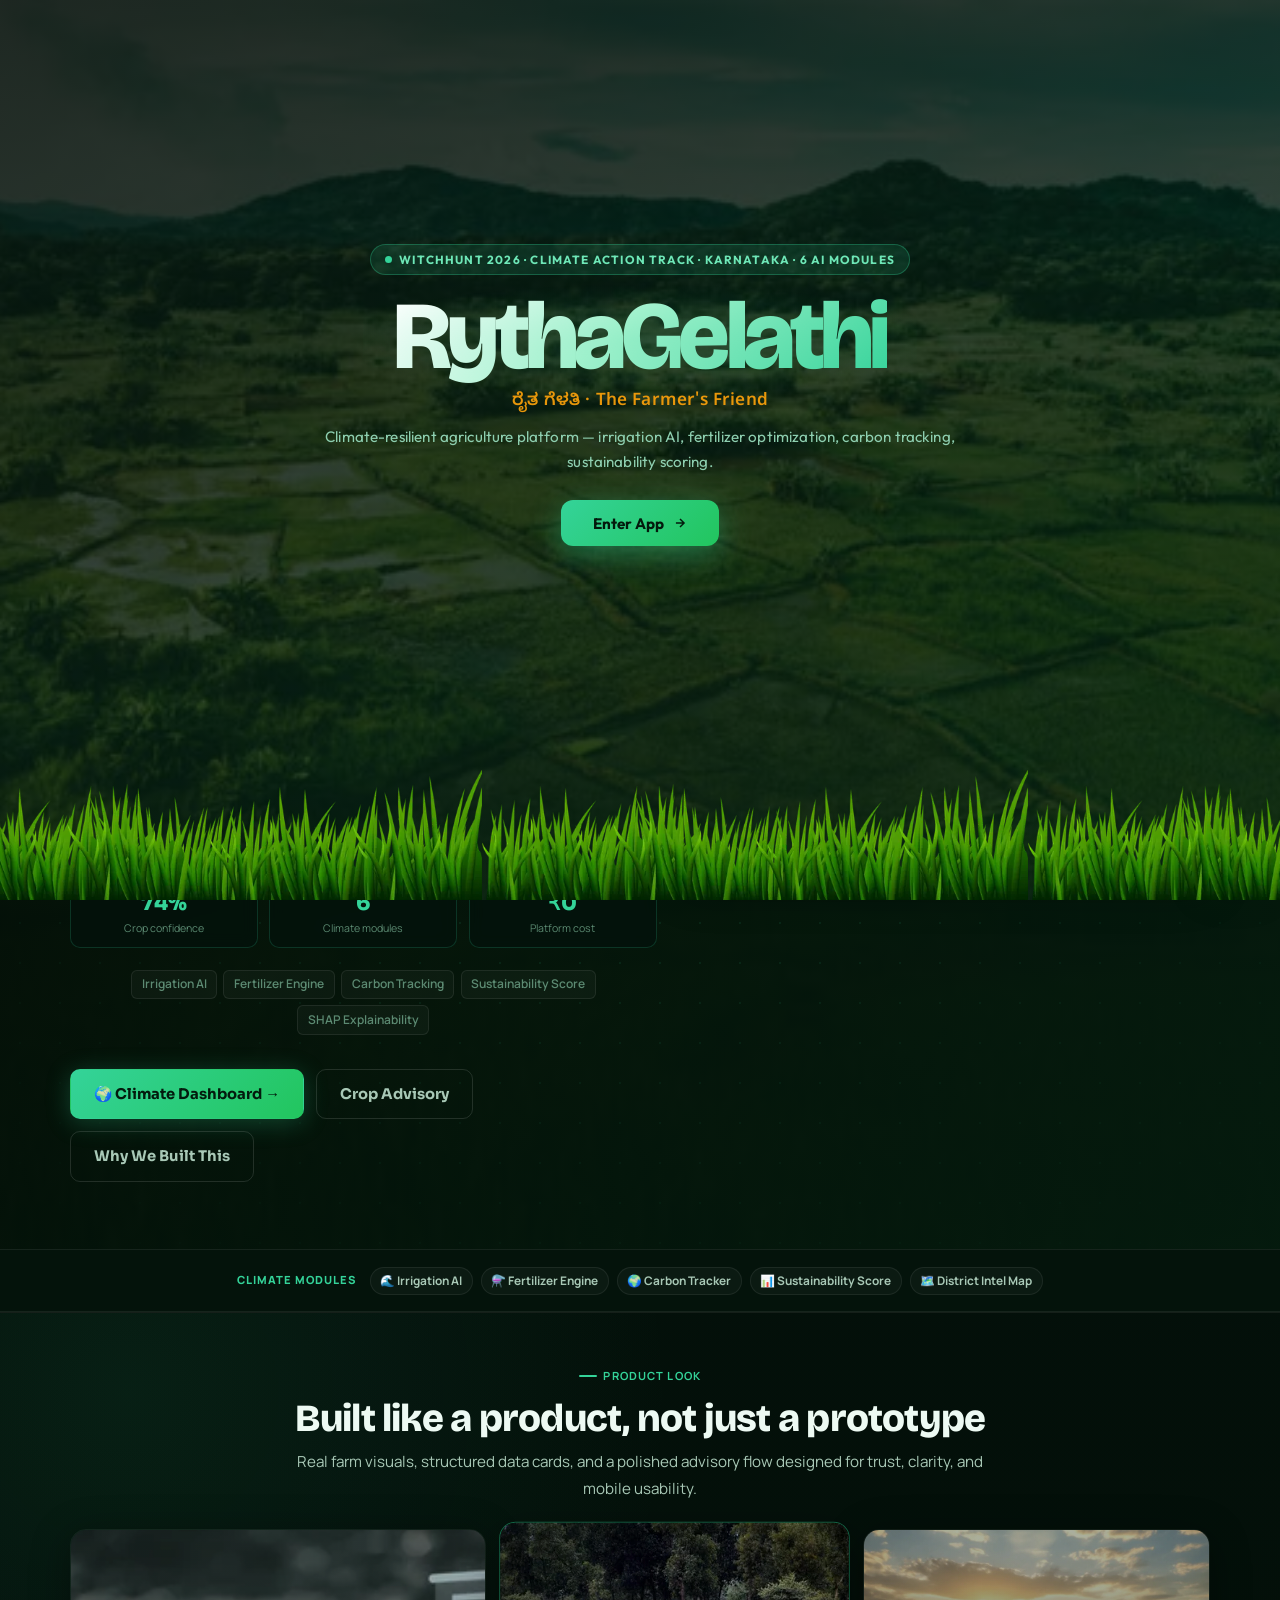
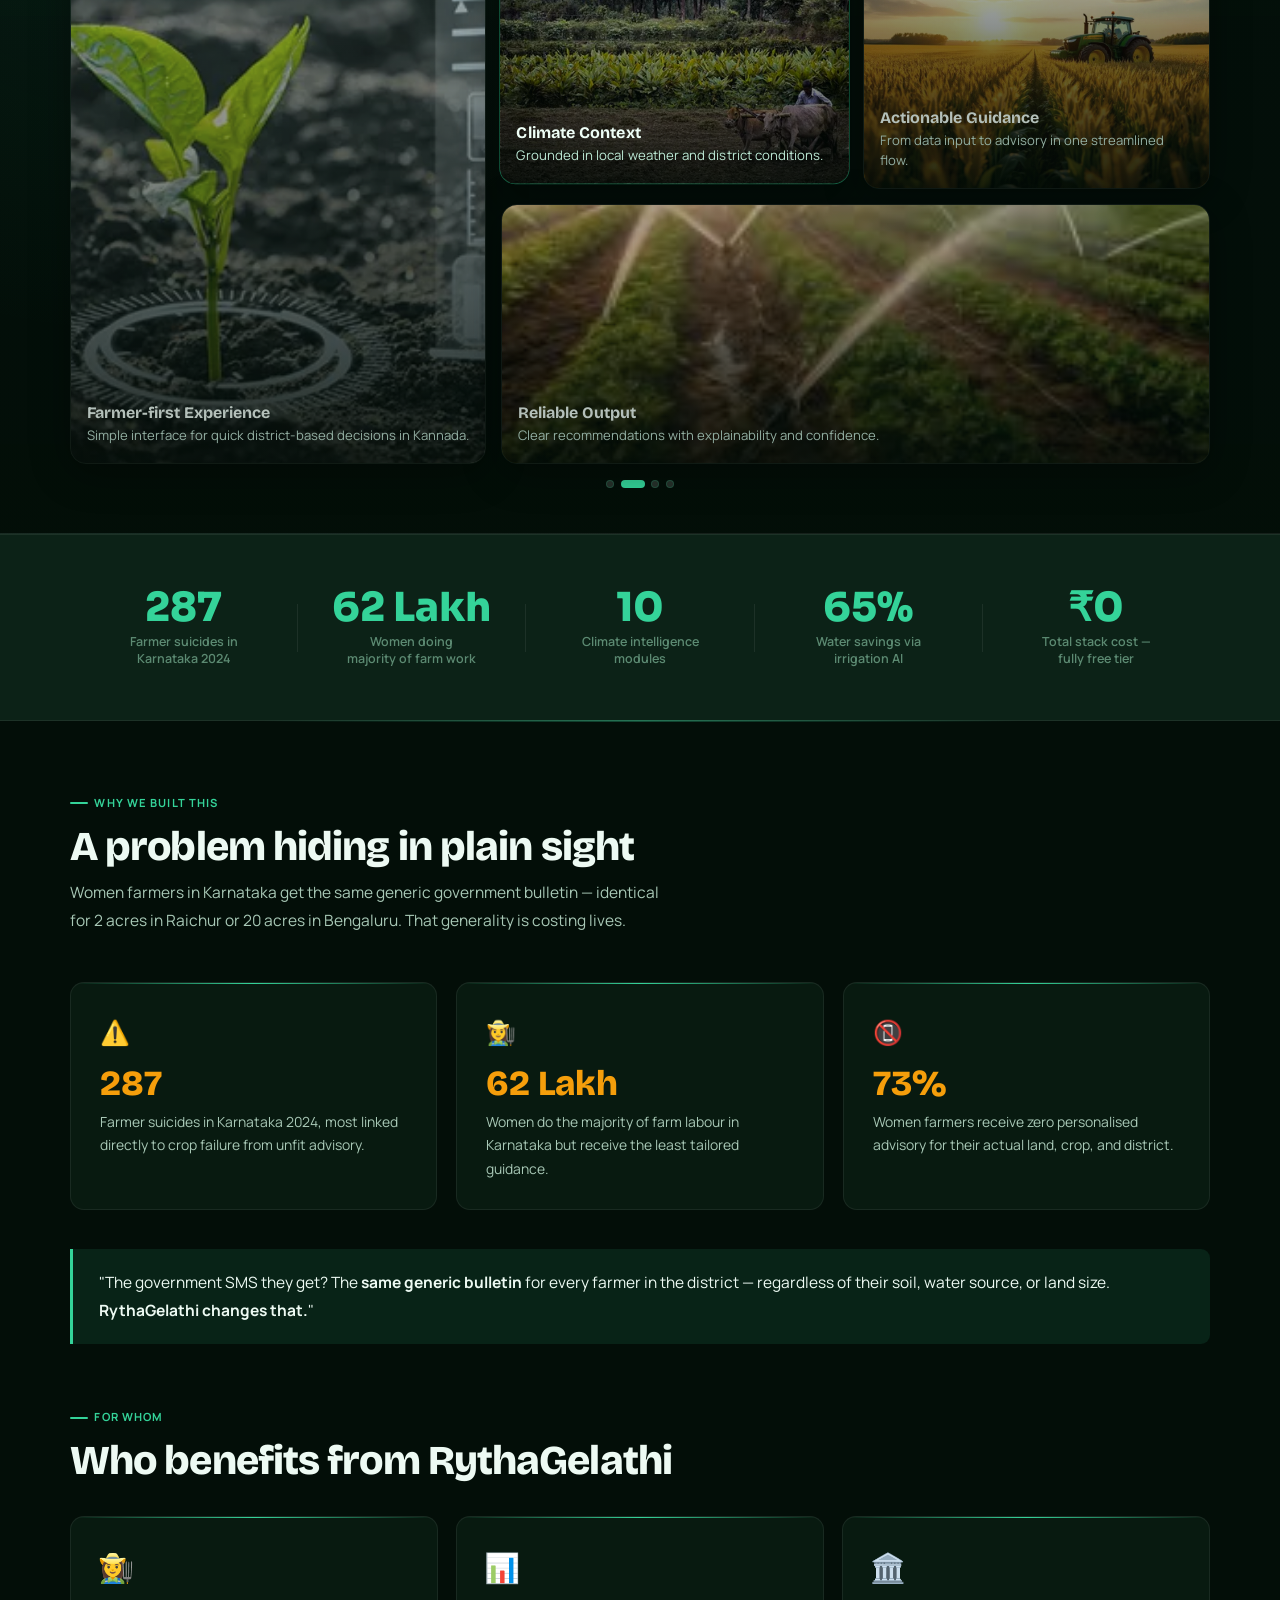
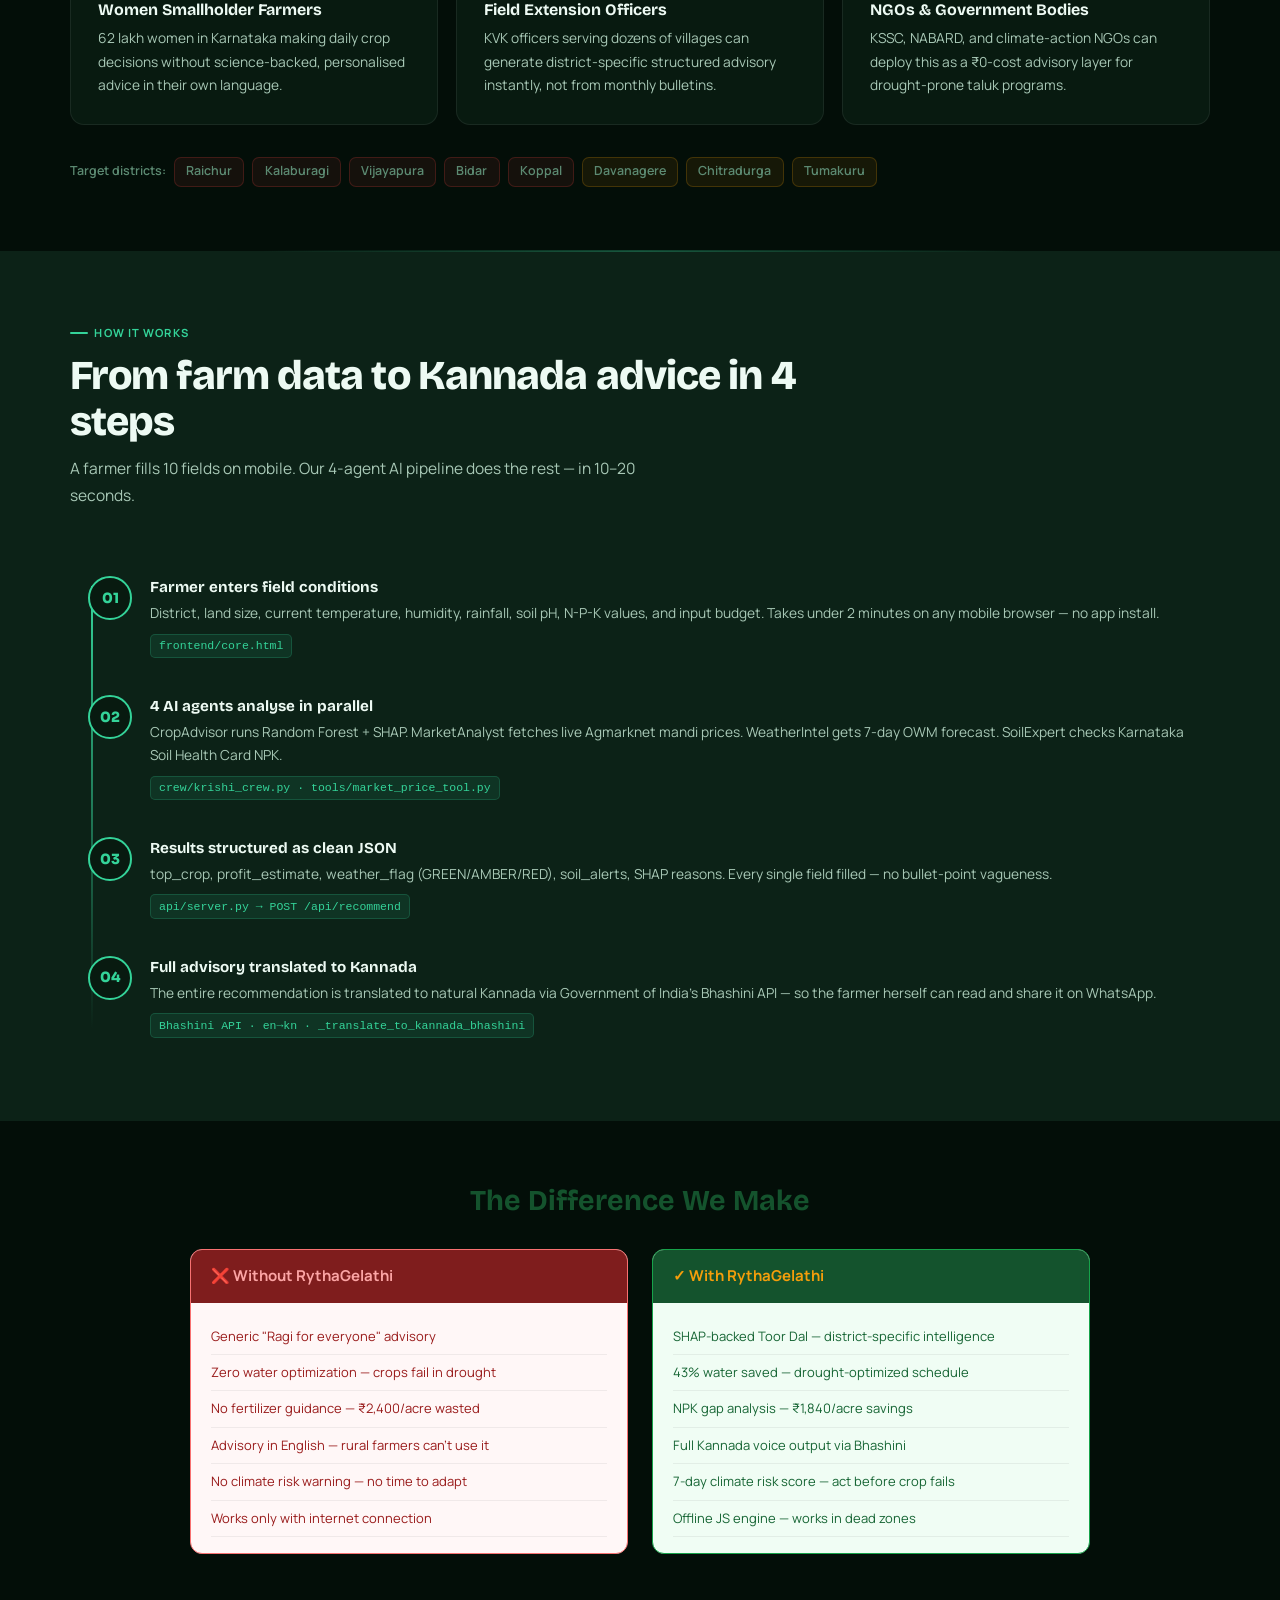
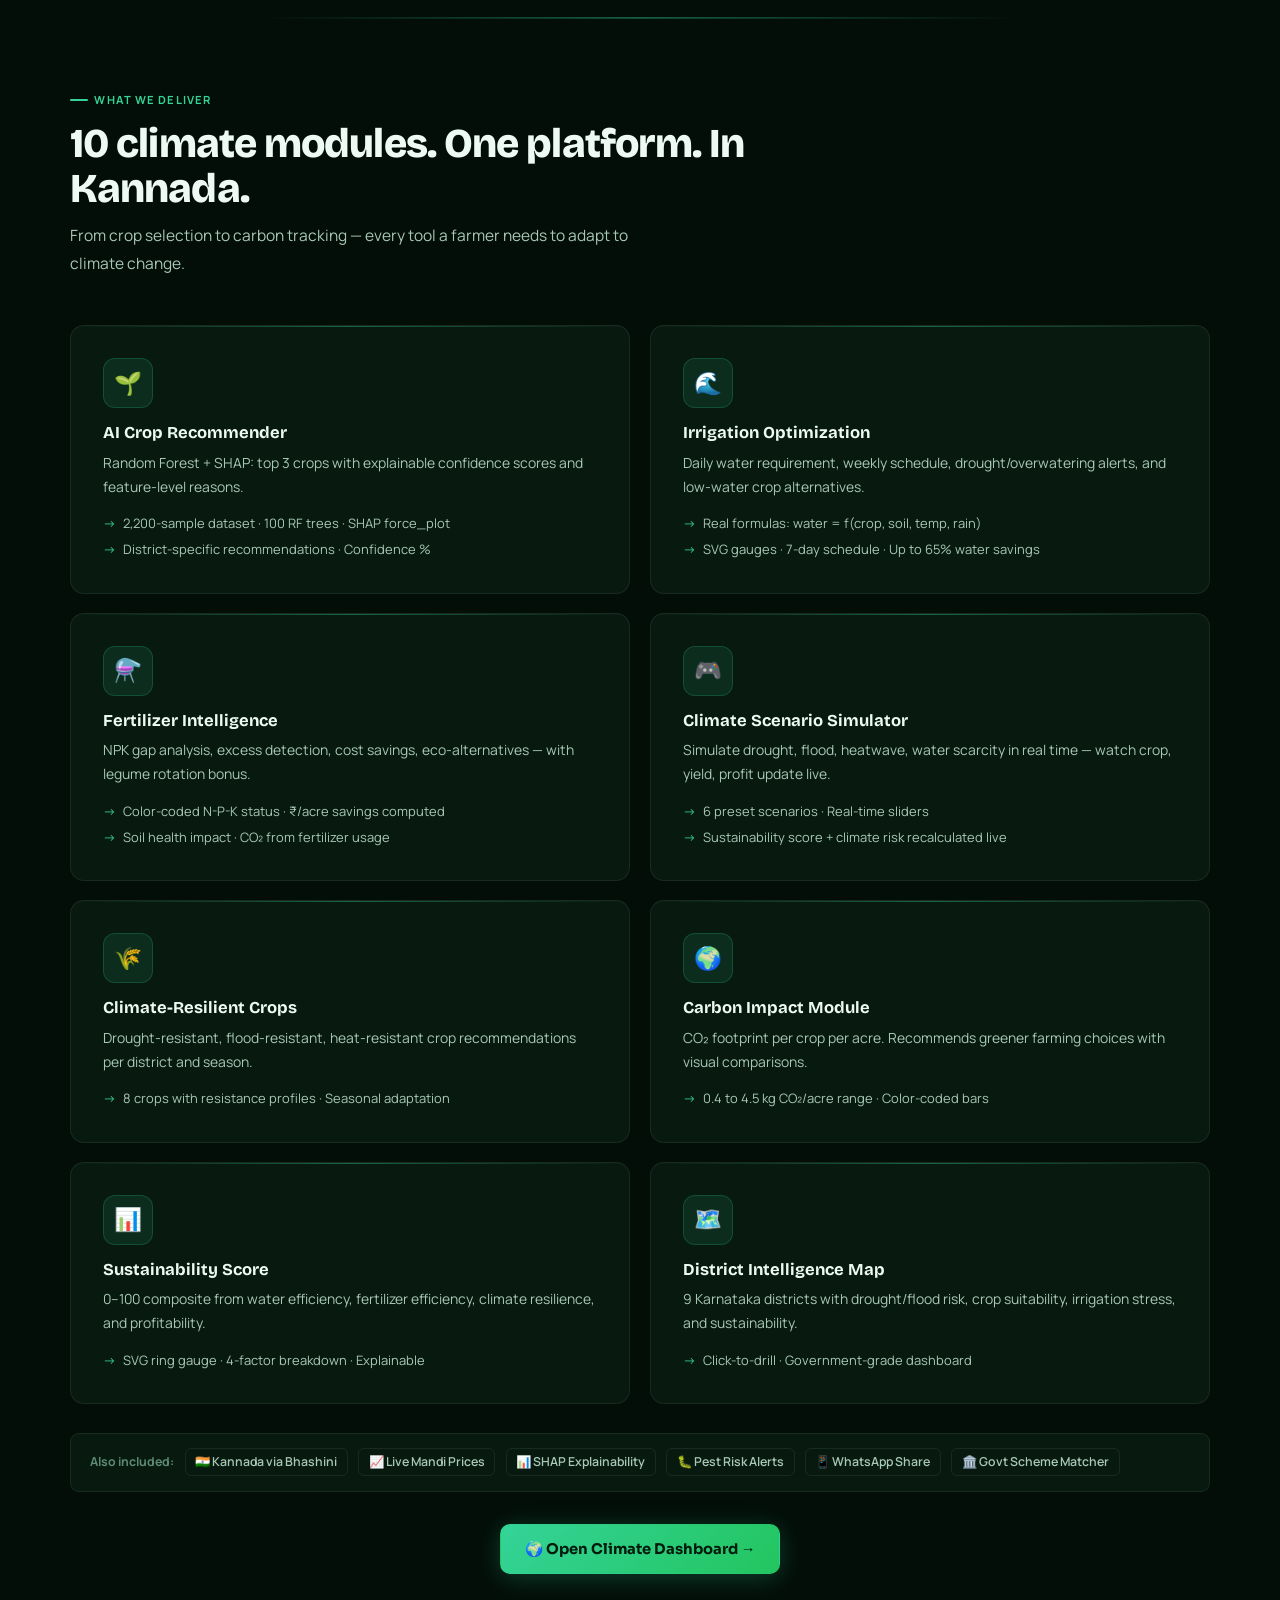
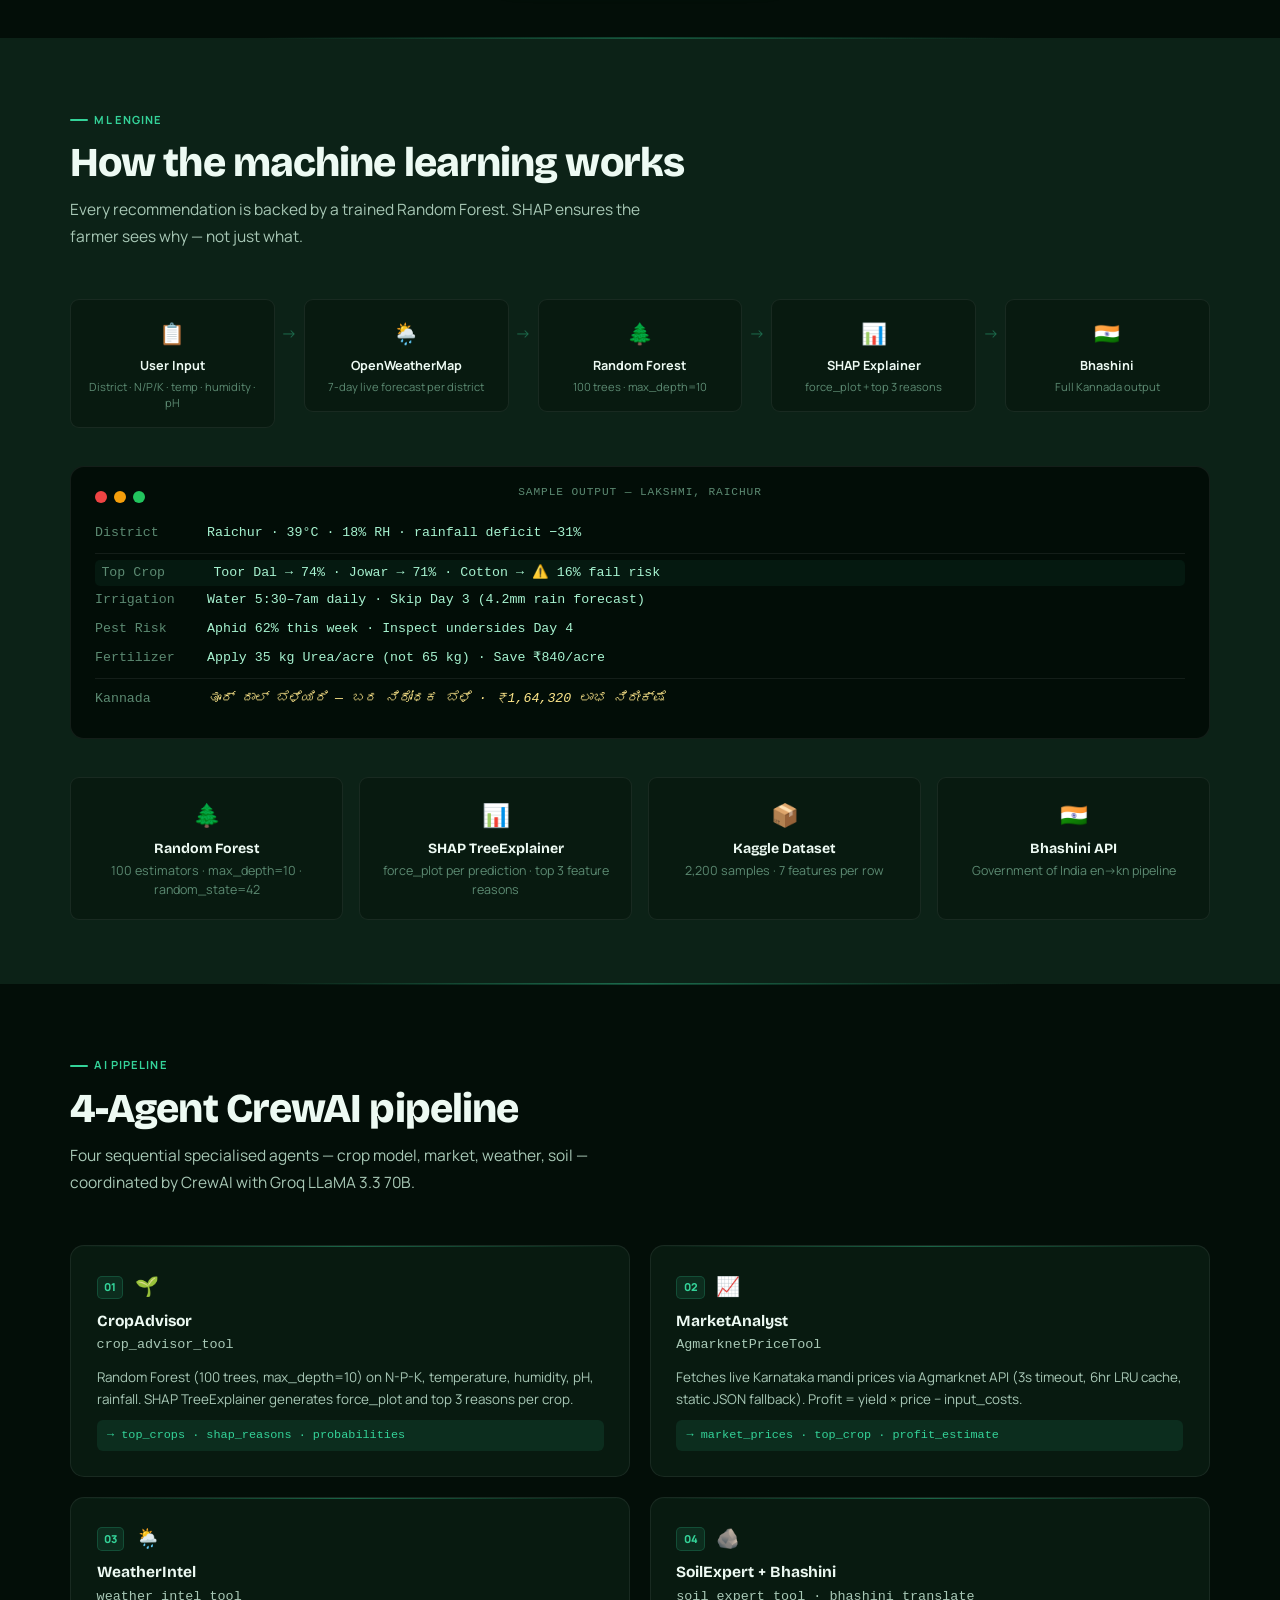
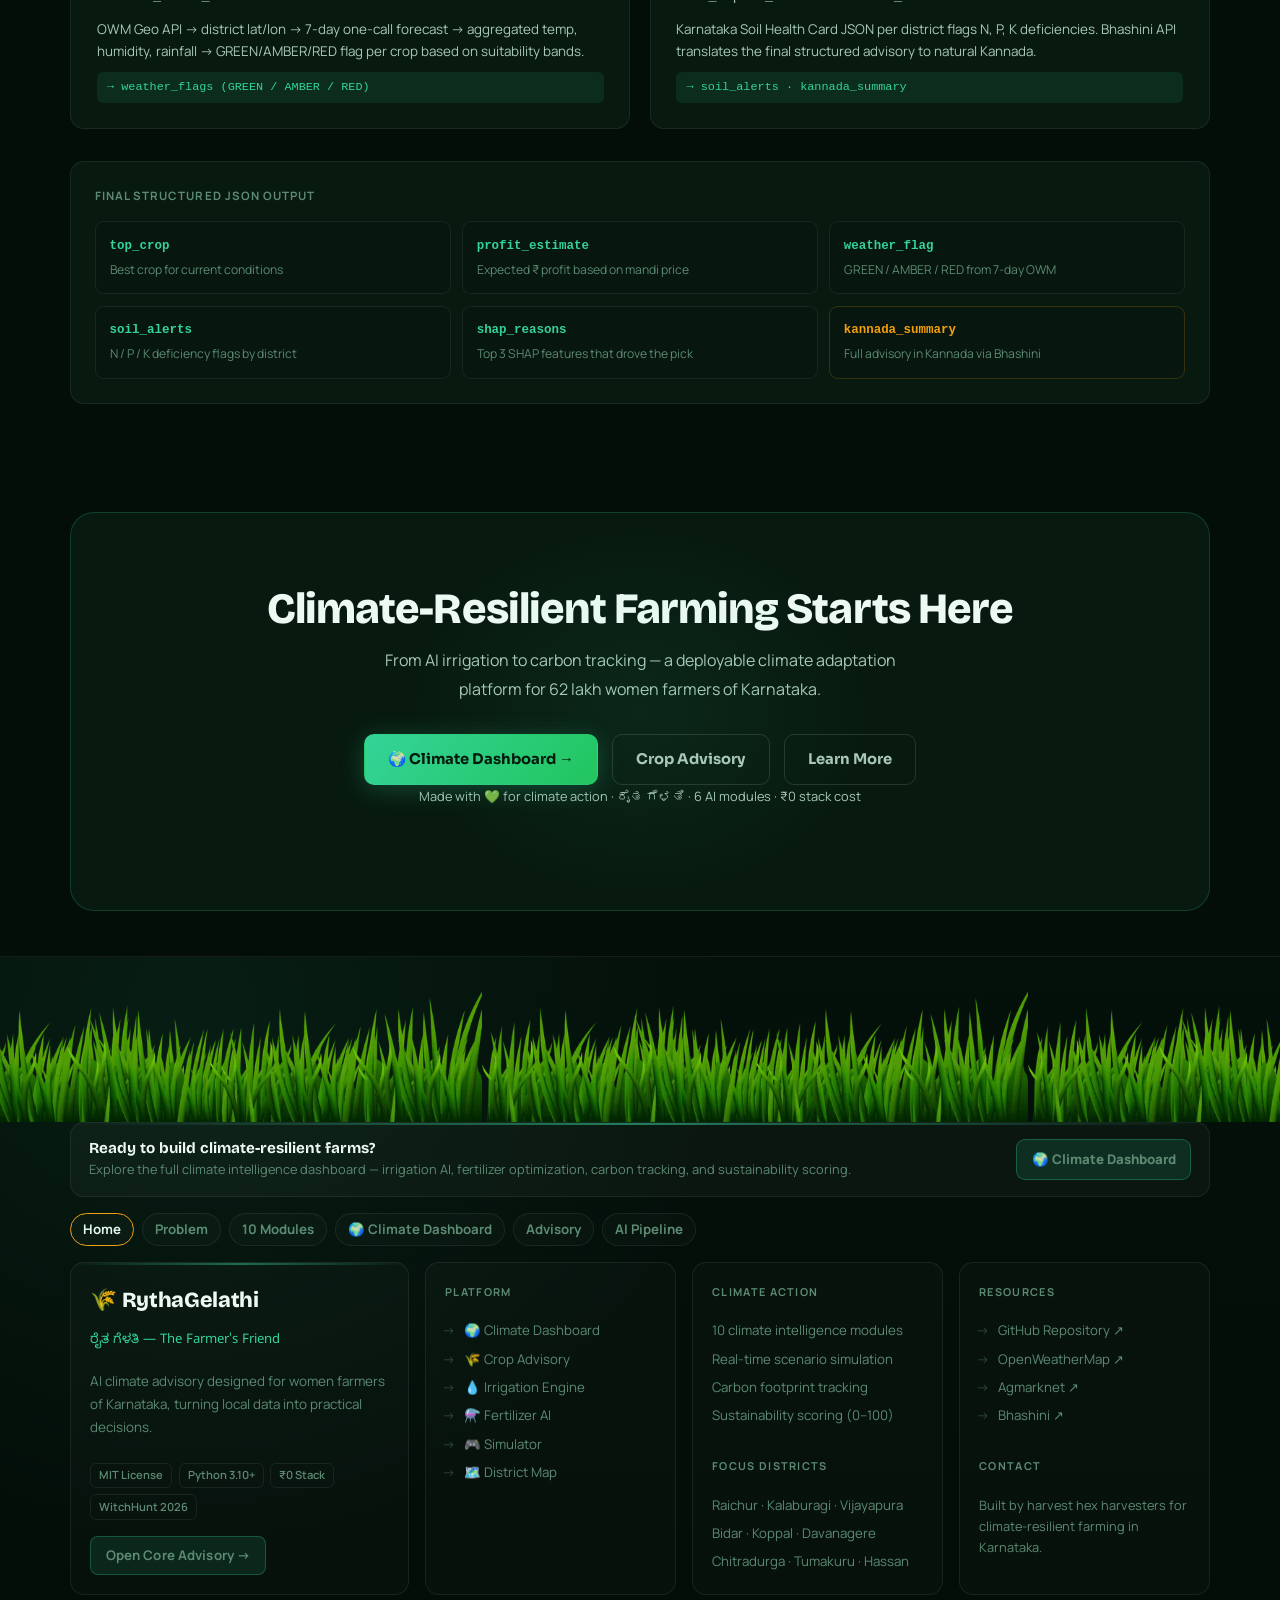
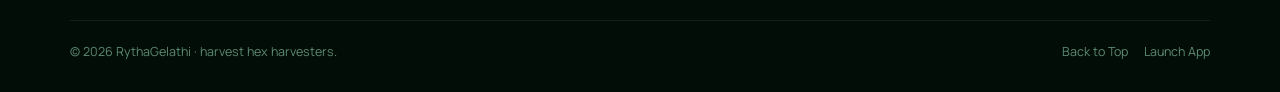
==== frontend/index.html @ 6bf76e7d "feat: offline engine, PDF export, persona presets, before/after card" ====
<!DOCTYPE html>
<html lang="en" data-theme="dark">
<head>
  <meta charset="UTF-8">
  <meta name="viewport" content="width=device-width, initial-scale=1.0">
  <title>RythaGelathi — ರೈತ ಗೆಳತಿ | AI Crop Advisor for Women Farmers of Karnataka</title>
  <meta name="description" content="AI crop advisor for 62 lakh women farmers of Karnataka. Personalised Kannada recommendations powered by CrewAI, Groq, SHAP and Bhashini.">
  <link rel="preconnect" href="https://fonts.googleapis.com">
  <link rel="preconnect" href="https://fonts.gstatic.com" crossorigin>
  <link href="https://fonts.googleapis.com/css2?family=Bricolage+Grotesque:wght@500;600;700;800&family=Noto+Sans+Kannada:wght@400;500;600;700&family=Outfit:wght@400;500;600;700;800&family=Sora:wght@400;600;700;800&family=Manrope:wght@400;500;600;700;800&display=swap" rel="stylesheet">
  <link rel="stylesheet" href="styles.css">
  <link rel="manifest" href="manifest.json">
  <link rel="icon" href="/public/9ryta.webp" type="image/webp">
  <script>
    if ('serviceWorker' in navigator) {
      window.addEventListener('load', () => {
        navigator.serviceWorker.register('/sw.js').catch(err => console.log('SW failed', err));
      });
    }
  </script>
</head>
<body>

<!-- ════════════════════════════════════════════════
     SPLASH SCREEN
════════════════════════════════════════════════ -->
<div id="splash">
  <!-- background with dark overlay -->
  <div class="sp-bg"></div>
  <div class="sp-overlay"></div>
  <div class="sp-stars" id="spStars"></div>

  <!-- Centered content -->
  <div class="sp-body">
    <div class="sp-eyebrow"><span class="sp-dot"></span>WitchHunt 2026 · Climate Action Track · Karnataka · 6 AI Modules</div>
    <div class="sp-title-wrap">
      <h1 class="sp-title">RythaGelathi</h1>
    </div>
    <p class="sp-kn">ರೈತ ಗೆಳತಿ · The Farmer's Friend</p>
    <p class="sp-tag">Climate-resilient agriculture platform — irrigation AI, fertilizer optimization, carbon tracking, sustainability scoring.</p>
    <button class="sp-enter" id="spEnter">
      Enter App
      <svg width="14" height="14" viewBox="0 0 24 24" fill="none" stroke="currentColor" stroke-width="2.5"><path d="M5 12h14M12 5l7 7-7 7"/></svg>
    </button>
  </div>

  <!-- Full-width grass — CSS ::before handles all the tiling -->
  <div class="sp-grass"></div>
</div>

<!-- Theme toggle -->
<button class="theme-btn" id="themeBtn" aria-label="Toggle theme">🌙</button>

<!-- ════════════════════════════════════════════════
     NAVBAR
════════════════════════════════════════════════ -->
<nav class="navbar" id="navbar">
  <div class="container nav-inner">
    <a href="#home" class="brand">
      <span class="brand-emoji">🌾</span>
      <span>RythaGelathi</span>
      <span class="brand-kn">ರೈತ ಗೆಳತಿ</span>
    </a>
    <div class="nav-links" id="navLinks">
      <a href="#why">Why Built</a>
      <a href="#howworks">How It Works</a>
      <a href="#features">Features</a>
      <a href="#agents">AI Agents</a>
      <a href="climate.html">🌍 Climate Dashboard</a>
      <a href="core.html" class="nav-cta">Open App →</a>
    </div>
    <a href="core.html" class="nav-float-cta" id="navFloatCta">Open Advisory</a>
    <button class="nav-ham" id="navHam" aria-label="Menu">
      <span></span><span></span><span></span>
    </button>
  </div>
</nav>

<main>

<!-- ════════════════════════════════════════════════
     HERO
════════════════════════════════════════════════ -->
<section class="hero" id="home">
  <div class="hero-bg"></div>
  <div class="hero-overlay"></div>
  <div class="hero-dots"></div>

  <div class="hero-wrap container">
    <div class="hero-center">
      <div class="hero-copy-col">
        <div class="h-badge"><span class="h-bdot"></span>Climate Action · Built for 62 lakh women farmers in Karnataka</div>
        <h1 class="hero-title rv d1">
          Climate-resilient farming<br>
          in <span class="t-gold">Kannada</span>,<br>
          <span class="t-mint">AI-powered and actionable</span>.
        </h1>
        <p class="hero-desc rv d2">
          A complete climate adaptation platform — irrigation optimization, fertilizer intelligence,
          carbon tracking, and sustainability scoring for daily farm decisions.
        </p>
        <!-- IMPACT COUNTERS -->
        <div class="impact-counters" id="impactCounters">
          <div class="ic-stat">
            <div class="ic-num" data-target="6200000" data-prefix="" data-suffix="+">0</div>
            <div class="ic-label">Women farmers targeted</div>
          </div>
          <div class="ic-div"></div>
          <div class="ic-stat">
            <div class="ic-num" data-target="0" data-prefix="₹" data-suffix="">₹0</div>
            <div class="ic-label">Total stack cost</div>
          </div>
          <div class="ic-div"></div>
          <div class="ic-stat">
            <div class="ic-num" data-target="10" data-prefix="" data-suffix="">0</div>
            <div class="ic-label">Climate AI modules</div>
          </div>
          <div class="ic-div"></div>
          <div class="ic-stat">
            <div class="ic-num" data-target="9" data-prefix="" data-suffix="">0</div>
            <div class="ic-label">Karnataka districts</div>
          </div>
        </div>
        <div class="hero-mini-stats rv d3">
          <div class="hms"><span class="hms-n">74%</span><span class="hms-l">Crop confidence</span></div>
          <div class="hms"><span class="hms-n">6</span><span class="hms-l">Climate modules</span></div>
          <div class="hms"><span class="hms-n">₹0</span><span class="hms-l">Platform cost</span></div>
        </div>
        <div class="h-tags rv d3">
          <span class="h-tag">Irrigation AI</span>
          <span class="h-tag">Fertilizer Engine</span>
          <span class="h-tag">Carbon Tracking</span>
          <span class="h-tag">Sustainability Score</span>
          <span class="h-tag">SHAP Explainability</span>
        </div>

        <div class="h-actions rv d4">
          <a href="climate.html" class="btn btn-green">🌍 Climate Dashboard →</a>
          <a href="core.html" class="btn btn-out">Crop Advisory</a>
          <a href="#why" class="btn btn-out">Why We Built This</a>
        </div>
      </div>

      <aside class="hero-visual-col rv d4" aria-label="Product preview">
        <div class="hv-shell">
          <div class="hv-topbar">
            <span class="hv-dot hv-dot-r"></span>
            <span class="hv-dot hv-dot-y"></span>
            <span class="hv-dot hv-dot-g"></span>
            <span class="hv-title">Live Advisory Preview</span>
          </div>

          <div class="hv-image-wrap">
            <img src="/public/12.webp" alt="Farm landscape product preview" loading="lazy" decoding="async">
          </div>

          <div class="hv-info-grid">
            <div class="hv-pill">Top crop confidence: <strong>74%</strong></div>
            <div class="hv-pill">7-day weather flag: <strong>AMBER</strong></div>
            <div class="hv-pill">Soil alerts: <strong>NPK enabled</strong></div>
            <div class="hv-pill">Language output: <strong>Kannada</strong></div>
          </div>
        </div>
      </aside>

    </div>
  </div>

</section>

<!-- ════════════════════════════════════════════════
     TRUST STRIP
════════════════════════════════════════════════ -->
<section class="trust-strip" aria-label="Technology trust indicators">
  <div class="container trust-inner rv">
    <span class="trust-label">Climate Modules</span>
    <span class="trust-item">🌊 Irrigation AI</span>
    <span class="trust-item">⚗️ Fertilizer Engine</span>
    <span class="trust-item">🌍 Carbon Tracker</span>
    <span class="trust-item">📊 Sustainability Score</span>
    <span class="trust-item">🗺️ District Intel Map</span>
  </div>
</section>

<!-- ════════════════════════════════════════════════
     PRODUCT LOOK SHOWCASE
════════════════════════════════════════════════ -->
<section class="product-look" id="productlook">
  <div class="container">
    <div class="pl-head rv">
      <div class="sec-label">Product Look</div>
      <h2>Built like a product, not just a prototype</h2>
      <p>Real farm visuals, structured data cards, and a polished advisory flow designed for trust, clarity, and mobile usability.</p>
    </div>

    <div class="pl-grid">
      <article class="pl-card pl-main pl-card-1 rv d1">
        <img src="/public/11.webp" alt="Farmer in field using mobile advisory" loading="lazy" decoding="async">
        <div class="pl-overlay">
          <h3>Farmer-first Experience</h3>
          <p>Simple interface for quick district-based decisions in Kannada.</p>
        </div>
      </article>

      <article class="pl-card pl-card-2 rv d2">
        <img src="/public/15.webp" alt="Crop field landscape in Karnataka" loading="lazy" decoding="async">
        <div class="pl-overlay">
          <h3>Climate Context</h3>
          <p>Grounded in local weather and district conditions.</p>
        </div>
      </article>

      <article class="pl-card pl-card-3 rv d3">
        <img src="/public/3.jpg" alt="Agricultural work closeup" loading="lazy" decoding="async">
        <div class="pl-overlay">
          <h3>Actionable Guidance</h3>
          <p>From data input to advisory in one streamlined flow.</p>
        </div>
      </article>

      <article class="pl-card pl-card-4 rv d4">
        <img src="/public/4.jpg" alt="Field and crop monitoring view" loading="lazy" decoding="async">
        <div class="pl-overlay">
          <h3>Reliable Output</h3>
          <p>Clear recommendations with explainability and confidence.</p>
        </div>
      </article>
    </div>

    <div class="pl-dots" id="plDots" aria-label="Product spotlight indicators"></div>
  </div>
</section>

<!-- ════════════════════════════════════════════════
     METRICS
════════════════════════════════════════════════ -->
<div class="metrics">
  <div class="container">
    <div class="metrics-inner">
      <div class="m-item"><span class="m-num" data-target="287">0</span><span class="m-lbl">Farmer suicides in Karnataka 2024</span></div>
      <div class="m-div"></div>
      <div class="m-item"><span class="m-num" data-target="62" data-suffix=" Lakh">0</span><span class="m-lbl">Women doing majority of farm work</span></div>
      <div class="m-div"></div>
      <div class="m-item"><span class="m-num" data-target="10">0</span><span class="m-lbl">Climate intelligence modules</span></div>
      <div class="m-div"></div>
      <div class="m-item"><span class="m-num" data-target="65" data-suffix="%">0</span><span class="m-lbl">Water savings via irrigation AI</span></div>
      <div class="m-div"></div>
      <div class="m-item"><span class="m-num">₹0</span><span class="m-lbl">Total stack cost — fully free tier</span></div>
    </div>
  </div>
</div>

<!-- ════════════════════════════════════════════════
     WHY WE BUILT
════════════════════════════════════════════════ -->
<section class="section" id="why">
  <div class="container">
    <div class="sec-head rv">
      <div class="sec-label">Why We Built This</div>
      <h2>A problem hiding in plain sight</h2>
      <p>Women farmers in Karnataka get the same generic government bulletin — identical for 2 acres in Raichur or 20 acres in Bengaluru. That generality is costing lives.</p>
    </div>

    <div class="stats-3">
      <div class="sc rv d1"><div class="sc-icon">⚠️</div><h3>287</h3><p>Farmer suicides in Karnataka 2024, most linked directly to crop failure from unfit advisory.</p></div>
      <div class="sc rv d2"><div class="sc-icon">👩‍🌾</div><h3>62 Lakh</h3><p>Women do the majority of farm labour in Karnataka but receive the least tailored guidance.</p></div>
      <div class="sc rv d3"><div class="sc-icon">📵</div><h3>73%</h3><p>Women farmers receive zero personalised advisory for their actual land, crop, and district.</p></div>
    </div>

    <div class="quote-box rv">
      <p>"The government SMS they get? The <strong>same generic bulletin</strong> for every farmer in the district — regardless of their soil, water source, or land size. <strong>RythaGelathi changes that.</strong>"</p>
    </div>

    <!-- For Whom -->
    <div class="sec-head rv" style="margin-top:3.5rem;margin-bottom:2rem">
      <div class="sec-label">For Whom</div>
      <h2>Who benefits from RythaGelathi</h2>
    </div>
    <div class="whom-grid">
      <div class="wc rv d1"><div class="wc-ico">👩‍🌾</div><h3>Women Smallholder Farmers</h3><p>62 lakh women in Karnataka making daily crop decisions without science-backed, personalised advice in their own language.</p></div>
      <div class="wc rv d2"><div class="wc-ico">📊</div><h3>Field Extension Officers</h3><p>KVK officers serving dozens of villages can generate district-specific structured advisory instantly, not from monthly bulletins.</p></div>
      <div class="wc rv d3"><div class="wc-ico">🏛️</div><h3>NGOs & Government Bodies</h3><p>KSSC, NABARD, and climate-action NGOs can deploy this as a ₹0-cost advisory layer for drought-prone taluk programs.</p></div>
    </div>

    <div class="chips rv">
      <span>Target districts:</span>
      <span class="chip chip-r">Raichur</span>
      <span class="chip chip-r">Kalaburagi</span>
      <span class="chip chip-r">Vijayapura</span>
      <span class="chip chip-r">Bidar</span>
      <span class="chip chip-r">Koppal</span>
      <span class="chip chip-y">Davanagere</span>
      <span class="chip chip-y">Chitradurga</span>
      <span class="chip chip-y">Tumakuru</span>
    </div>
  </div>
</section>

<!-- ════════════════════════════════════════════════
     HOW IT WORKS
════════════════════════════════════════════════ -->
<section class="section section-alt" id="howworks">
  <div class="container">
    <div class="sec-head rv">
      <div class="sec-label">How It Works</div>
      <h2>From farm data to Kannada advice in 4 steps</h2>
      <p>A farmer fills 10 fields on mobile. Our 4-agent AI pipeline does the rest — in 10–20 seconds.</p>
    </div>
    <div class="how-wrap">
      <div class="hw rv d1">
        <div class="hw-n">01</div>
        <div class="hw-b">
          <h4>Farmer enters field conditions</h4>
          <p>District, land size, current temperature, humidity, rainfall, soil pH, N-P-K values, and input budget. Takes under 2 minutes on any mobile browser — no app install.</p>
          <span class="hw-tag">frontend/core.html</span>
        </div>
      </div>
      <div class="hw rv d2">
        <div class="hw-n">02</div>
        <div class="hw-b">
          <h4>4 AI agents analyse in parallel</h4>
          <p>CropAdvisor runs Random Forest + SHAP. MarketAnalyst fetches live Agmarknet mandi prices. WeatherIntel gets 7-day OWM forecast. SoilExpert checks Karnataka Soil Health Card NPK.</p>
          <span class="hw-tag">crew/krishi_crew.py · tools/market_price_tool.py</span>
        </div>
      </div>
      <div class="hw rv d3">
        <div class="hw-n">03</div>
        <div class="hw-b">
          <h4>Results structured as clean JSON</h4>
          <p>top_crop, profit_estimate, weather_flag (GREEN/AMBER/RED), soil_alerts, SHAP reasons. Every single field filled — no bullet-point vagueness.</p>
          <span class="hw-tag">api/server.py → POST /api/recommend</span>
        </div>
      </div>
      <div class="hw rv d4">
        <div class="hw-n">04</div>
        <div class="hw-b">
          <h4>Full advisory translated to Kannada</h4>
          <p>The entire recommendation is translated to natural Kannada via Government of India's Bhashini API — so the farmer herself can read and share it on WhatsApp.</p>
          <span class="hw-tag">Bhashini API · en→kn · _translate_to_kannada_bhashini</span>
        </div>
      </div>
    </div>
  </div>
</section>

<!-- ════════════════════════════════════════════════
     BEFORE/AFTER COMPARISON
════════════════════════════════════════════════ -->
<section class="before-after-section">
  <h2 class="ba-title">The Difference We Make</h2>
  <div class="ba-grid">
    <div class="ba-card ba-before">
      <div class="ba-header">❌ Without RythaGelathi</div>
      <ul class="ba-list">
        <li>Generic "Ragi for everyone" advisory</li>
        <li>Zero water optimization — crops fail in drought</li>
        <li>No fertilizer guidance — ₹2,400/acre wasted</li>
        <li>Advisory in English — rural farmers can't use it</li>
        <li>No climate risk warning — no time to adapt</li>
        <li>Works only with internet connection</li>
      </ul>
    </div>
    <div class="ba-card ba-after">
      <div class="ba-header">✓ With RythaGelathi</div>
      <ul class="ba-list">
        <li>SHAP-backed Toor Dal — district-specific intelligence</li>
        <li>43% water saved — drought-optimized schedule</li>
        <li>NPK gap analysis — ₹1,840/acre savings</li>
        <li>Full Kannada voice output via Bhashini</li>
        <li>7-day climate risk score — act before crop fails</li>
        <li>Offline JS engine — works in dead zones</li>
      </ul>
    </div>
  </div>
</section>

<!-- ════════════════════════════════════════════════
     FEATURES
════════════════════════════════════════════════ -->
<section class="section" id="features">
  <div class="container">
    <div class="sec-head rv">
      <div class="sec-label">What We Deliver</div>
      <h2>10 climate modules. One platform. In Kannada.</h2>
      <p>From crop selection to carbon tracking — every tool a farmer needs to adapt to climate change.</p>
    </div>
    <div class="feat-grid">
      <div class="fc rv d1"><div class="fc-icon">🌱</div><h3>AI Crop Recommender</h3><p>Random Forest + SHAP: top 3 crops with explainable confidence scores and feature-level reasons.</p><div class="fc-pts"><span class="fc-pt">2,200-sample dataset · 100 RF trees · SHAP force_plot</span><span class="fc-pt">District-specific recommendations · Confidence %</span></div></div>
      <div class="fc rv d2"><div class="fc-icon">🌊</div><h3>Irrigation Optimization</h3><p>Daily water requirement, weekly schedule, drought/overwatering alerts, and low-water crop alternatives.</p><div class="fc-pts"><span class="fc-pt">Real formulas: water = f(crop, soil, temp, rain)</span><span class="fc-pt">SVG gauges · 7-day schedule · Up to 65% water savings</span></div></div>
      <div class="fc rv d3"><div class="fc-icon">⚗️</div><h3>Fertilizer Intelligence</h3><p>NPK gap analysis, excess detection, cost savings, eco-alternatives — with legume rotation bonus.</p><div class="fc-pts"><span class="fc-pt">Color-coded N-P-K status · ₹/acre savings computed</span><span class="fc-pt">Soil health impact · CO₂ from fertilizer usage</span></div></div>
      <div class="fc rv d4"><div class="fc-icon">🎮</div><h3>Climate Scenario Simulator</h3><p>Simulate drought, flood, heatwave, water scarcity in real time — watch crop, yield, profit update live.</p><div class="fc-pts"><span class="fc-pt">6 preset scenarios · Real-time sliders</span><span class="fc-pt">Sustainability score + climate risk recalculated live</span></div></div>
    </div>
    <div class="feat-grid" style="margin-top:1.2rem">
      <div class="fc rv d1"><div class="fc-icon">🌾</div><h3>Climate-Resilient Crops</h3><p>Drought-resistant, flood-resistant, heat-resistant crop recommendations per district and season.</p><div class="fc-pts"><span class="fc-pt">8 crops with resistance profiles · Seasonal adaptation</span></div></div>
      <div class="fc rv d2"><div class="fc-icon">🌍</div><h3>Carbon Impact Module</h3><p>CO₂ footprint per crop per acre. Recommends greener farming choices with visual comparisons.</p><div class="fc-pts"><span class="fc-pt">0.4 to 4.5 kg CO₂/acre range · Color-coded bars</span></div></div>
      <div class="fc rv d3"><div class="fc-icon">📊</div><h3>Sustainability Score</h3><p>0–100 composite from water efficiency, fertilizer efficiency, climate resilience, and profitability.</p><div class="fc-pts"><span class="fc-pt">SVG ring gauge · 4-factor breakdown · Explainable</span></div></div>
      <div class="fc rv d4"><div class="fc-icon">🗺️</div><h3>District Intelligence Map</h3><p>9 Karnataka districts with drought/flood risk, crop suitability, irrigation stress, and sustainability.</p><div class="fc-pts"><span class="fc-pt">Click-to-drill · Government-grade dashboard</span></div></div>
    </div>
    <div class="extra-row rv">
      <span class="extra-lbl">Also included:</span>
      <span class="ext">🇮🇳 Kannada via Bhashini</span>
      <span class="ext">📈 Live Mandi Prices</span>
      <span class="ext">📊 SHAP Explainability</span>
      <span class="ext">🐛 Pest Risk Alerts</span>
      <span class="ext">📱 WhatsApp Share</span>
      <span class="ext">🏛️ Govt Scheme Matcher</span>
    </div>
    <div style="text-align:center;margin-top:2rem"><a href="climate.html" class="btn btn-green">🌍 Open Climate Dashboard →</a></div>
  </div>
</section>

<!-- ════════════════════════════════════════════════
     ML ENGINE
════════════════════════════════════════════════ -->
<section class="section section-alt" id="mlstack">
  <div class="container">
    <div class="sec-head rv">
      <div class="sec-label">ML Engine</div>
      <h2>How the machine learning works</h2>
      <p>Every recommendation is backed by a trained Random Forest. SHAP ensures the farmer sees why — not just what.</p>
    </div>
    <div class="ml-strip rv">
      <div class="ml-node"><div class="ml-ico">📋</div><strong>User Input</strong><span>District · N/P/K · temp · humidity · pH</span></div>
      <div class="ml-arr">→</div>
      <div class="ml-node"><div class="ml-ico">🌦️</div><strong>OpenWeatherMap</strong><span>7-day live forecast per district</span></div>
      <div class="ml-arr">→</div>
      <div class="ml-node"><div class="ml-ico">🌲</div><strong>Random Forest</strong><span>100 trees · max_depth=10</span></div>
      <div class="ml-arr">→</div>
      <div class="ml-node"><div class="ml-ico">📊</div><strong>SHAP Explainer</strong><span>force_plot + top 3 reasons</span></div>
      <div class="ml-arr">→</div>
      <div class="ml-node"><div class="ml-ico">🇮🇳</div><strong>Bhashini</strong><span>Full Kannada output</span></div>
    </div>
    <div class="demo-terminal rv">
      <div class="dt-bar"><div class="dt-dot dt-r"></div><div class="dt-dot dt-y"></div><div class="dt-dot dt-g"></div></div>
      <span class="dt-lbl">Sample Output — Lakshmi, Raichur</span>
      <div class="dt-row"><span class="dt-k">District</span><span class="dt-v">Raichur · 39°C · 18% RH · rainfall deficit −31%</span></div>
      <hr class="dt-sep">
      <div class="dt-row dt-hl"><span class="dt-k">Top Crop</span><span class="dt-v">Toor Dal → 74% · Jowar → 71% · Cotton → ⚠️ 16% fail risk</span></div>
      <div class="dt-row"><span class="dt-k">Irrigation</span><span class="dt-v">Water 5:30–7am daily · Skip Day 3 (4.2mm rain forecast)</span></div>
      <div class="dt-row"><span class="dt-k">Pest Risk</span><span class="dt-v">Aphid 62% this week · Inspect undersides Day 4</span></div>
      <div class="dt-row"><span class="dt-k">Fertilizer</span><span class="dt-v">Apply 35 kg Urea/acre (not 65 kg) · Save ₹840/acre</span></div>
      <hr class="dt-sep">
      <div class="dt-row"><span class="dt-k">Kannada</span><span class="dt-v dt-kn">ತೂರ್ ದಾಲ್ ಬೆಳೆಯಿರಿ — ಬರ ನಿರೋಧಕ ಬೆಳೆ · ₹1,64,320 ಲಾಭ ನಿರೀಕ್ಷೆ</span></div>
    </div>
    <div class="specs rv">
      <div class="spec"><div class="spec-ico">🌲</div><h4>Random Forest</h4><p>100 estimators · max_depth=10 · random_state=42</p></div>
      <div class="spec"><div class="spec-ico">📊</div><h4>SHAP TreeExplainer</h4><p>force_plot per prediction · top 3 feature reasons</p></div>
      <div class="spec"><div class="spec-ico">📦</div><h4>Kaggle Dataset</h4><p>2,200 samples · 7 features per row</p></div>
      <div class="spec"><div class="spec-ico">🇮🇳</div><h4>Bhashini API</h4><p>Government of India en→kn pipeline</p></div>
    </div>
  </div>
</section>

<!-- ════════════════════════════════════════════════
     AI AGENTS
════════════════════════════════════════════════ -->
<section class="section" id="agents">
  <div class="container">
    <div class="sec-head rv">
      <div class="sec-label">AI Pipeline</div>
      <h2>4-Agent CrewAI pipeline</h2>
      <p>Four sequential specialised agents — crop model, market, weather, soil — coordinated by CrewAI with Groq LLaMA 3.3 70B.</p>
    </div>
    <div class="agents-grid">
      <div class="ag rv d1"><div class="ag-head"><span class="ag-num">01</span><span class="ag-icon">🌱</span></div><h3>CropAdvisor</h3><p class="ag-fn">crop_advisor_tool</p><p>Random Forest (100 trees, max_depth=10) on N-P-K, temperature, humidity, pH, rainfall. SHAP TreeExplainer generates force_plot and top 3 reasons per crop.</p><div class="ag-out">→ top_crops · shap_reasons · probabilities</div></div>
      <div class="ag rv d2"><div class="ag-head"><span class="ag-num">02</span><span class="ag-icon">📈</span></div><h3>MarketAnalyst</h3><p class="ag-fn">AgmarknetPriceTool</p><p>Fetches live Karnataka mandi prices via Agmarknet API (3s timeout, 6hr LRU cache, static JSON fallback). Profit = yield × price − input_costs.</p><div class="ag-out">→ market_prices · top_crop · profit_estimate</div></div>
      <div class="ag rv d3"><div class="ag-head"><span class="ag-num">03</span><span class="ag-icon">🌦️</span></div><h3>WeatherIntel</h3><p class="ag-fn">weather_intel_tool</p><p>OWM Geo API → district lat/lon → 7-day one-call forecast → aggregated temp, humidity, rainfall → GREEN/AMBER/RED flag per crop based on suitability bands.</p><div class="ag-out">→ weather_flags (GREEN / AMBER / RED)</div></div>
      <div class="ag rv d4"><div class="ag-head"><span class="ag-num">04</span><span class="ag-icon">🪨</span></div><h3>SoilExpert + Bhashini</h3><p class="ag-fn">soil_expert_tool · bhashini_translate</p><p>Karnataka Soil Health Card JSON per district flags N, P, K deficiencies. Bhashini API translates the final structured advisory to natural Kannada.</p><div class="ag-out">→ soil_alerts · kannada_summary</div></div>
    </div>
    <div class="output-box rv">
      <div class="ob-title">Final Structured JSON Output</div>
      <div class="ob-grid">
        <div class="ob-field"><span class="ob-k">top_crop</span><span class="ob-v">Best crop for current conditions</span></div>
        <div class="ob-field"><span class="ob-k">profit_estimate</span><span class="ob-v">Expected ₹ profit based on mandi price</span></div>
        <div class="ob-field"><span class="ob-k">weather_flag</span><span class="ob-v">GREEN / AMBER / RED from 7-day OWM</span></div>
        <div class="ob-field"><span class="ob-k">soil_alerts</span><span class="ob-v">N / P / K deficiency flags by district</span></div>
        <div class="ob-field"><span class="ob-k">shap_reasons</span><span class="ob-v">Top 3 SHAP features that drove the pick</span></div>
        <div class="ob-field ob-gold"><span class="ob-k">kannada_summary</span><span class="ob-v">Full advisory in Kannada via Bhashini</span></div>
      </div>
    </div>
  </div>
</section>

<!-- ════════════════════════════════════════════════
     CTA
════════════════════════════════════════════════ -->
<section class="cta-sec">
  <div class="container">
    <div class="cta-box rv">
      <div class="cta-glow"></div>
      <h2>Climate-Resilient Farming Starts Here</h2>
      <p>From AI irrigation to carbon tracking — a deployable climate adaptation platform for 62 lakh women farmers of Karnataka.</p>
      <div class="cta-btns">
        <a href="climate.html" class="btn btn-green">🌍 Climate Dashboard →</a>
        <a href="core.html" class="btn btn-out">Crop Advisory</a>
        <a href="#why" class="btn btn-out">Learn More</a>
      </div>
      <p class="cta-note">Made with 💚 for climate action · ರೈತ ಗೆಳತಿ · 6 AI modules · ₹0 stack cost</p>
    </div>
  </div>
</section>

</main>

<!-- ════════════════════════════════════════════════
     FOOTER
════════════════════════════════════════════════ -->
<footer class="footer">
  <!-- Grass strip — single div, CSS ::before tiles it edge-to-edge -->
  <div class="foot-grass"></div>
  <div class="container">
    <div class="foot-convert rv">
      <div>
        <h4>Ready to build climate-resilient farms?</h4>
        <p>Explore the full climate intelligence dashboard — irrigation AI, fertilizer optimization, carbon tracking, and sustainability scoring.</p>
      </div>
      <a href="climate.html" class="foot-convert-btn">🌍 Climate Dashboard</a>
    </div>

    <div class="foot-tabs rv" id="footTabs" aria-label="Footer section tabs">
      <a href="#home" class="foot-tab is-active">Home</a>
      <a href="#why" class="foot-tab">Problem</a>
      <a href="#features" class="foot-tab">10 Modules</a>
      <a href="climate.html" class="foot-tab">🌍 Climate Dashboard</a>
      <a href="core.html" class="foot-tab">Advisory</a>
      <a href="#agents" class="foot-tab">AI Pipeline</a>
    </div>

    <div class="foot-grid">
      <div class="foot-col foot-brand">
        <div class="foot-logo">🌾 RythaGelathi</div>
        <div class="foot-kn">ರೈತ ಗೆಳತಿ — The Farmer's Friend</div>
        <p class="foot-desc">AI climate advisory designed for women farmers of Karnataka, turning local data into practical decisions.</p>
        <div class="foot-pills">
          <span class="fp">MIT License</span>
          <span class="fp">Python 3.10+</span>
          <span class="fp">₹0 Stack</span>
          <span class="fp">WitchHunt 2026</span>
        </div>
        <a class="foot-cta" href="core.html">Open Core Advisory →</a>
      </div>
      <div class="foot-col">
        <h5>Platform</h5>
        <ul>
          <li><a href="climate.html">🌍 Climate Dashboard</a></li>
          <li><a href="core.html">🌾 Crop Advisory</a></li>
          <li><a href="climate.html#irrigation">💧 Irrigation Engine</a></li>
          <li><a href="climate.html#fertilizer">⚗️ Fertilizer AI</a></li>
          <li><a href="climate.html#simulator">🎮 Simulator</a></li>
          <li><a href="climate.html#karnataka-map">🗺️ District Map</a></li>
        </ul>
      </div>
      <div class="foot-col">
        <h5>Climate Action</h5>
        <ul>
          <li>10 climate intelligence modules</li>
          <li>Real-time scenario simulation</li>
          <li>Carbon footprint tracking</li>
          <li>Sustainability scoring (0–100)</li>
        </ul>
        <h5 style="margin-top:1.3rem">Focus Districts</h5>
        <ul>
          <li>Raichur · Kalaburagi · Vijayapura</li>
          <li>Bidar · Koppal · Davanagere</li>
          <li>Chitradurga · Tumakuru · Hassan</li>
        </ul>
      </div>
      <div class="foot-col">
        <h5>Resources</h5>
        <ul>
          <li><a href="https://github.com/Yashaswini-V21/Rytha_Gelathi" target="_blank" rel="noopener noreferrer">GitHub Repository ↗</a></li>
          <li><a href="https://openweathermap.org/" target="_blank" rel="noopener noreferrer">OpenWeatherMap ↗</a></li>
          <li><a href="https://www.agmarknet.gov.in/" target="_blank" rel="noopener noreferrer">Agmarknet ↗</a></li>
          <li><a href="https://bhashini.gov.in/" target="_blank" rel="noopener noreferrer">Bhashini ↗</a></li>
        </ul>
        <h5 style="margin-top:1.3rem">Contact</h5>
        <p class="foot-meta">Built by harvest hex harvesters for climate-resilient farming in Karnataka.</p>
      </div>
    </div>
    <div class="foot-bottom">
      <p>© 2026 RythaGelathi · harvest hex harvesters.</p>
      <div class="foot-leg"><a href="#home">Back to Top</a><a href="core.html">Launch App</a></div>
    </div>
  </div>
</footer>

<script src="app.js"></script>

<!-- Counter Animation -->
<script>
(function() {
  function formatIndian(n) {
    if (n >= 10000000) return (n / 10000000).toFixed(1) + 'Cr';
    if (n >= 100000) return Math.round(n / 100000) + 'L';
    if (n >= 1000) return (n / 1000).toFixed(0) + 'K';
    return n.toString();
  }

  function animateCounter(el) {
    const target = parseInt(el.dataset.target);
    const prefix = el.dataset.prefix || '';
    const suffix = el.dataset.suffix || '';

    if (target === 0) {
      el.textContent = prefix + '0' + suffix;
      return;
    }

    let start = null;
    const dur = 2000;

    function step(ts) {
      if (!start) start = ts;
      const p = Math.min((ts - start) / dur, 1);
      const ease = 1 - Math.pow(1 - p, 3);
      const cur = Math.round(ease * target);
      el.textContent = prefix + formatIndian(cur) + suffix;

      if (p < 1) {
        requestAnimationFrame(step);
      } else {
        el.textContent = prefix + formatIndian(target) + suffix;
      }
    }

    requestAnimationFrame(step);
  }

  const obs = new IntersectionObserver(entries => {
    entries.forEach(e => {
      if (e.isIntersecting) {
        e.target.querySelectorAll('.ic-num').forEach(animateCounter);
        obs.unobserve(e.target);
      }
    });
  }, { threshold: 0.3 });

  const counters = document.getElementById('impactCounters');
  if (counters) obs.observe(counters);
})();
</script>
</body>
</html>
---- frontend/styles.css ----
/* ═══════════════════════════════════════════════════════
   RythaGelathi  ·  Complete Redesign  ·  2026
   Dark Green Premium  +  Light Greenish Mode
   ═══════════════════════════════════════════════════════ */
@import url('https://fonts.googleapis.com/css2?family=Bricolage+Grotesque:wght@500;600;700;800&family=Noto+Sans+Kannada:wght@400;500;600;700&family=Outfit:wght@400;500;600;700;800&family=Sora:wght@400;600;700;800&family=Manrope:wght@400;500;600;700;800&display=swap');

/* ── CSS VARIABLES ────────────────────────────────── */
:root {
  /* Dark (default) */
  --bg:          #030e08;
  --bg2:         #040f09;
  --card:        #081a10;
  --surface:     #0c2217;
  --border:      rgba(255,255,255,0.07);
  --border-g:    rgba(52,211,153,0.20);
  --text:        #edfaf3;
  --sub:         #a8c8b6;
  --muted:       #5c8a72;
  --green:       #22c55e;
  --mint:        #34d399;
  --mint-d:      rgba(52,211,153,0.10);
  --gold:        #f59e0b;
  --gold-d:      rgba(245,158,11,0.10);
  --font-ui:     'Manrope', sans-serif;
  --font-display:'Bricolage Grotesque', 'Sora', sans-serif;
  --font-accent: 'Outfit', 'Manrope', sans-serif;
  --font-kn:     'Noto Sans Kannada', 'Outfit', sans-serif;
  --space-section: clamp(3rem, 5vw, 5rem);
  --space-block: clamp(1.8rem, 3.5vw, 3.2rem);
  --r:           14px;
  --r-s:         9px;
  --sh:          0 8px 40px rgba(0,0,0,0.50);
  --sh-lg:       0 24px 72px rgba(0,0,0,0.65);
  --transition:  background .4s ease, color .4s ease;
}
[data-theme="light"] {
  --bg:          #f0faf4;
  --bg2:         #e4f5eb;
  --card:        #ffffff;
  --surface:     #ffffff;
  --border:      rgba(0,80,40,0.10);
  --border-g:    rgba(16,150,80,0.25);
  --text:        #0c2817;
  --sub:         #2e6645;
  --muted:       #5e9a74;
  --green:       #16a34a;
  --mint:        #059669;
  --mint-d:      rgba(5,150,105,0.09);
  --gold:        #d97706;
  --gold-d:      rgba(217,119,6,0.09);
  --sh:          0 4px 20px rgba(0,60,30,0.10);
  --sh-lg:       0 12px 48px rgba(0,60,30,0.15);
}

/* ── RESET ────────────────────────────────────────── */
*, *::before, *::after { box-sizing: border-box; margin: 0; padding: 0; }
html { scroll-behavior: smooth; }
body {
  font-family: var(--font-ui);
  background: var(--bg); color: var(--text);
  overflow-x: hidden; line-height: 1.65;
  transition: var(--transition);
}
a { text-decoration: none; color: inherit; }
h1,h2,h3,h4 { font-family: var(--font-display); line-height: 1.12; }
.container { width: min(1140px, 92vw); margin: 0 auto; }

/* ══════════════════════════════════════════════════
   SPLASH SCREEN
══════════════════════════════════════════════════ */
#splash {
  position: fixed; inset: 0; z-index: 9999;
  display: flex; align-items: center; justify-content: center;
  overflow: hidden;
  transition: opacity .7s ease, visibility .7s ease;
}
#splash.hide { opacity: 0; visibility: hidden; pointer-events: none; }

/* 13.webp background */
.sp-bg {
  position: absolute; inset: 0;
  background: url('/public/13.webp') center / cover no-repeat;
}
.sp-overlay {
  position: absolute; inset: 0;
  background: linear-gradient(160deg,
    rgba(2,12,6,.88) 0%,
    rgba(3,22,10,.80) 50%,
    rgba(4,30,14,.88) 100%);
}

/* Stars */
.sp-stars { display: none; }

/* Center content */
.sp-body {
  position: relative; z-index: 5;
  text-align: center; padding: 0 1.5rem 110px;
  max-width: 860px;
  animation: spBodyIn .9s .1s cubic-bezier(.22,1,.36,1) both;
}
@keyframes spBodyIn { from{opacity:0;transform:translateY(30px)} to{opacity:1;transform:translateY(0)} }

.sp-eyebrow {
  display: inline-flex; align-items: center; gap: .45rem;
  background: rgba(52,211,153,.12); border: 1px solid rgba(52,211,153,.30);
  border-radius: 999px; padding: .3rem .9rem; margin-bottom: 1rem;
  font-family: var(--font-accent);
  font-size: .74rem; font-weight: 700; color: #6ee7b7;
  letter-spacing: .1em; text-transform: uppercase;
}
.sp-dot { width: 7px; height: 7px; border-radius: 50%; background: #34d399; animation: pls 1.8s ease infinite; }
@keyframes pls { 0%,100%{opacity:1;transform:scale(1)} 50%{opacity:.3;transform:scale(.6)} }

.sp-title {
  font-family: var(--font-display);
  font-size: clamp(3rem, 9vw, 6rem); font-weight: 800;
  letter-spacing: -.05em; line-height: .96; margin-bottom: .35rem;
  background: linear-gradient(140deg, #fff 0%, #a7f3d0 45%, #34d399 100%);
  -webkit-background-clip: text; -webkit-text-fill-color: transparent; background-clip: text;
  text-shadow: none;
}
/* Shimmer ring behind title */
.sp-title-wrap { position: relative; display: inline-block; }
.sp-title-wrap::before {
  content: '';
  position: absolute; inset: -18px -30px;
  background: radial-gradient(ellipse 80% 60% at 50% 50%, rgba(52,211,153,.12), transparent 70%);
  pointer-events: none;
}
.sp-kn {
  font-family: var(--font-kn);
  font-size: 1.07rem;
  font-weight: 600;
  color: #f59e0b;
  letter-spacing: .01em;
  opacity: .95;
  margin-bottom: .45rem;
}
.sp-tag {
  font-family: var(--font-accent);
  font-size: .95rem;
  color: #8ecfb0;
  margin: 0 auto 1.6rem;
  max-width: 640px;
  letter-spacing: .01em;
}

/* Floating mini-pills in splash */
.sp-pills { display: flex; gap: .45rem; justify-content: center; flex-wrap: wrap; margin-bottom: 1.6rem; }
.sp-pill {
  background: rgba(52,211,153,.08); border: 1px solid rgba(52,211,153,.22);
  color: #a7f3d0; border-radius: 999px; padding: .22rem .75rem;
  font-size: .72rem; font-weight: 600;
  animation: spPillIn .6s ease both;
}
@keyframes spPillIn { from{opacity:0;transform:translateY(8px)} to{opacity:1;transform:translateY(0)} }

.sp-enter {
  display: inline-flex; align-items: center; gap: .55rem;
  background: linear-gradient(135deg, #34d399 0%, #22c55e 100%); color: #031a0d;
  font-family: var(--font-accent); font-weight: 700; font-size: .95rem;
  border: none; border-radius: 12px; padding: .85rem 2rem;
  cursor: pointer; box-shadow: 0 8px 30px rgba(52,211,153,.42);
  transition: transform .2s, box-shadow .2s;
  position: relative; overflow: hidden;
}
.sp-enter::before {
  content: ''; position: absolute; inset: 0;
  background: linear-gradient(120deg, transparent 30%, rgba(255,255,255,.15) 50%, transparent 70%);
  transform: translateX(-100%); transition: transform .5s ease;
}
.sp-enter:hover::before { transform: translateX(100%); }
.sp-enter:hover { transform: translateY(-3px); box-shadow: 0 16px 40px rgba(52,211,153,.58); }

/* ── THEME BTN ───────────────────────────────────── */
.theme-btn {
  position: fixed; bottom: 1.5rem; right: 1.5rem; z-index: 8500;
  width: 44px; height: 44px; border-radius: 50%;
  background: var(--surface); border: 1px solid var(--border-g);
  box-shadow: var(--sh); font-size: 1.15rem;
  display: flex; align-items: center; justify-content: center;
  cursor: pointer; transition: transform .22s, box-shadow .22s;
}
.theme-btn:hover { transform: scale(1.13) rotate(18deg); box-shadow: var(--sh-lg); }

/* ══════════════════════════════════════════════════
   NAVBAR  —  Premium Redesign 2026
══════════════════════════════════════════════════ */
.navbar {
  position: sticky; top: 0; z-index: 999;
  background: rgba(3,14,8,.72);
  backdrop-filter: blur(22px) saturate(1.8);
  -webkit-backdrop-filter: blur(22px) saturate(1.8);
  border-bottom: 1px solid rgba(52,211,153,.10);
  transition: all .35s cubic-bezier(0.4, 0, 0.2, 1);
}
[data-theme="light"] .navbar { background: rgba(245,253,249,.82); }
.navbar.scrolled {
  background: rgba(3,12,7,.94);
  border-bottom-color: rgba(52,211,153,.18);
  box-shadow: 0 1px 0 rgba(52,211,153,.12), 0 8px 32px rgba(0,0,0,.32);
}
[data-theme="light"] .navbar.scrolled {
  background: rgba(255,255,255,.96);
  box-shadow: 0 1px 0 rgba(16,150,80,.1), 0 4px 18px rgba(0,60,30,.08);
}
.nav-inner {
  display: flex;
  align-items: center;
  justify-content: space-between;
  min-height: 62px;
  gap: 1.2rem;
}

/* Brand */
.brand {
  display: flex; align-items: center; gap: .5rem;
  font-weight: 800; font-size: .98rem;
  letter-spacing: -.01em;
  flex-shrink: 0;
}
.brand-emoji { font-size: 1.2rem; }
.brand-kn {
  font-size: .65rem; color: var(--mint); font-weight: 600;
  opacity: .85; margin-left: .1rem;
}

/* Nav links */
.nav-links {
  display: flex; align-items: center; gap: .22rem;
  flex: 1; justify-content: center;
}
.nav-links a {
  font-size: .82rem;
  font-weight: 600;
  color: var(--muted);
  border-radius: 8px;
  padding: .36rem .8rem;
  border: 1px solid transparent;
  transition: color .18s, background .18s, border-color .18s, transform .18s;
  white-space: nowrap;
}
.nav-links a:hover {
  color: var(--text);
  background: rgba(255,255,255,.055);
  border-color: rgba(52,211,153,.15);
  transform: translateY(-1px);
}
[data-theme="light"] .nav-links a:hover {
  background: rgba(0,60,30,.04);
}
.nav-links a.is-active {
  color: #c6f7e4;
  background: rgba(52,211,153,.12);
  border-color: rgba(52,211,153,.28);
}
[data-theme="light"] .nav-links a.is-active {
  color: #0f5235;
  background: rgba(16,150,80,.09);
  border-color: rgba(16,150,80,.2);
}

/* CTA button */
.nav-cta {
  background: linear-gradient(135deg, var(--mint), #22c55e) !important;
  color: #031a0d !important;
  border-radius: 9px !important;
  padding: .4rem 1.1rem !important;
  font-weight: 800 !important;
  font-size: .82rem !important;
  border-color: transparent !important;
  box-shadow: 0 4px 16px rgba(52,211,153,.28);
  transition: transform .18s, box-shadow .18s, opacity .18s !important;
  letter-spacing: .005em;
}
.nav-cta:hover {
  transform: translateY(-2px) !important;
  box-shadow: 0 8px 24px rgba(52,211,153,.42) !important;
  opacity: 1 !important;
}

/* Float CTA on scroll */
.nav-float-cta {
  opacity: 0;
  pointer-events: none;
  transform: translateY(-6px);
  transition: opacity .22s ease, transform .22s ease;
  background: linear-gradient(135deg, var(--mint), #22c55e);
  color: #032013;
  border-radius: 999px;
  padding: .3rem .78rem;
  font-size: .76rem;
  font-weight: 800;
  letter-spacing: .01em;
  border: 1px solid rgba(255,255,255,.14);
  flex-shrink: 0;
}
.navbar.scrolled .nav-float-cta {
  opacity: 1;
  pointer-events: auto;
  transform: translateY(0);
}

/* Hamburger */
.nav-ham { display: none; flex-direction: column; gap: 4px; background: none; border: none; cursor: pointer; padding: .4rem; }
.nav-ham span { display: block; width: 20px; height: 2px; background: var(--text); border-radius: 2px; transition: .3s; }

/* ══════════════════════════════════════════════════
   HERO  —  Full redesign 2026
══════════════════════════════════════════════════ */
.hero {
  position: relative; min-height: 88vh;
  display: flex; align-items: center;
  overflow: hidden;
}

/* Farm background with slow zoom */
.hero-bg {
  position: absolute; inset: 0;
  background: url('/public/rytha1.jpg') center / cover no-repeat;
  opacity: .18; animation: hBgZoom 24s ease-in-out infinite alternate;
}
[data-theme="light"] .hero-bg { opacity: .1; }
/* Secondary farm scene — 9ryta.webp anchored right for depth */
.hero-bg2 {
  position: absolute; inset: 0;
  background: url('/public/9ryta.webp') right center / 55% auto no-repeat;
  opacity: .07;
  pointer-events: none;
}
[data-theme="light"] .hero-bg2 { opacity: .05; }
@keyframes hBgZoom { from{transform:scale(1)} to{transform:scale(1.08)} }

.hero-overlay {
  position: absolute; inset: 0;
  background: linear-gradient(125deg,
    rgba(2,10,6,.97) 0%,
    rgba(3,18,10,.82) 45%,
    rgba(4,26,14,.93) 100%);
}
[data-theme="light"] .hero-overlay {
  background: linear-gradient(125deg,
    rgba(238,250,242,.97) 0%,
    rgba(224,244,232,.82) 45%,
    rgba(210,240,222,.92) 100%);
}

/* Animated grid dots */
.hero-dots {
  position: absolute; inset: 0; pointer-events: none;
  background-image: radial-gradient(circle, rgba(52,211,153,.13) 1px, transparent 1px);
  background-size: 40px 40px;
  mask-image: radial-gradient(ellipse 80% 65% at 50% 50%, black 10%, transparent 100%);
  -webkit-mask-image: radial-gradient(ellipse 80% 65% at 50% 50%, black 10%, transparent 100%);
  animation: dotsDrift 20s ease-in-out infinite alternate;
}
@keyframes dotsDrift { from{transform:translate(0,0)} to{transform:translate(8px,12px)} }

/* Multiple orbs for depth */
.hero-orb {
  position: absolute; width: 900px; height: 900px; border-radius: 50%;
  background: radial-gradient(circle, rgba(52,211,153,.08) 0%, transparent 65%);
  top: -250px; right: -250px; pointer-events: none;
  animation: orbf 12s ease-in-out infinite alternate;
}
.hero-orb2 {
  position: absolute; width: 500px; height: 500px; border-radius: 50%;
  background: radial-gradient(circle, rgba(245,158,11,.05) 0%, transparent 65%);
  bottom: -100px; left: -100px; pointer-events: none;
  animation: orbf2 16s ease-in-out infinite alternate;
}
@keyframes orbf  { from{transform:translate(0,0) scale(1)} to{transform:translate(40px,55px) scale(1.05)} }
@keyframes orbf2 { from{transform:translate(0,0) scale(1)} to{transform:translate(-20px,-30px) scale(.95)} }

/* Inner layout */
.hero-wrap {
  position: relative; z-index: 2; width: 100%;
  padding: 5rem 0 4.2rem;
}

/* Centered layout */
.hero-center {
  display: grid;
  grid-template-columns: minmax(0, 1.05fr) minmax(0, .95fr);
  gap: 1.4rem;
  align-items: center;
  justify-items: stretch;
  min-height: 70vh;
  max-width: 1140px;
  margin: 0 auto;
}

/* Girl column */
.hero-girl-col {
  position: relative;
  display: flex;
  justify-content: center;
  align-items: center;
  height: 500px;
  border-radius: 26px;
  border: 1px solid rgba(52,211,153,.20);
  background: linear-gradient(180deg, rgba(52,211,153,.10) 0%, rgba(2,16,10,.45) 100%);
  backdrop-filter: blur(4px);
  overflow: hidden;
}
/* Glowing ring behind girl */
.hv-glow {
  position: absolute; width: 400px; height: 400px; border-radius: 50%;
  background: radial-gradient(circle, rgba(52,211,153,.16) 0%, rgba(34,197,94,.05) 50%, transparent 70%);
  bottom: 0; left: 50%; transform: translateX(-50%);
  animation: hvGlowPulse 4.5s ease-in-out infinite alternate;
  pointer-events: none;
}
/* Spinning accent ring */
.hv-ring {
  position: absolute; width: 460px; height: 460px; border-radius: 50%;
  border: 1px solid rgba(52,211,153,.10);
  bottom: -20px; left: 50%; transform: translateX(-50%);
  animation: hvRingSpin 20s linear infinite;
  pointer-events: none;
}
.hv-ring::before {
  content: ''; position: absolute;
  width: 10px; height: 10px; border-radius: 50%;
  background: rgba(52,211,153,.5);
  top: 20px; left: 50%; transform: translateX(-50%);
}
@keyframes hvRingSpin { from{transform:translateX(-50%) rotate(0deg)} to{transform:translateX(-50%) rotate(360deg)} }
@keyframes hvGlowPulse { from{opacity:.55;transform:translateX(-50%) scale(.90)} to{opacity:1;transform:translateX(-50%) scale(1.12)} }
.hero-girl-img {
  width: auto;
  height: 460px;
  max-width: 100%;
  display: block;
  position: relative; z-index: 2;
  filter: drop-shadow(0 22px 38px rgba(0,0,0,.42));
  animation: girlFloat 7s ease-in-out infinite;
  object-fit: contain;
}
@keyframes girlFloat { 0%,100%{transform:translateY(0)} 50%{transform:translateY(-16px)} }

/* Floating stat chips on girl side */
.hero-float-stat {
  position: absolute; z-index: 10;
  background: rgba(4,20,12,.85); border: 1px solid rgba(52,211,153,.3);
  backdrop-filter: blur(10px); border-radius: 12px;
  padding: .55rem .9rem; font-family: 'Sora', sans-serif;
  animation: floatChipIn .8s ease both;
  box-shadow: 0 8px 24px rgba(0,0,0,.4);
}
[data-theme="light"] .hero-float-stat { background: rgba(255,255,255,.9); border-color: rgba(22,163,74,.3); }
.hero-float-stat:nth-child(3) { top: 60px; right: -10px; animation-delay: .3s; }
.hero-float-stat:nth-child(4) { bottom: 100px; right: -18px; animation-delay: .5s; }
.hero-float-stat .hfs-num { display: block; font-size: 1.1rem; font-weight: 800; color: var(--mint); }
.hero-float-stat .hfs-lbl { display: block; font-size: .63rem; color: var(--muted); }
@keyframes floatChipIn { from{opacity:0;transform:translateX(20px)} to{opacity:1;transform:translateX(0)} }

/* Copy column */
.hero-copy-col {
  display: flex;
  flex-direction: column;
  justify-content: center;
  align-items: flex-start;
  text-align: left;
  gap: .15rem;
  max-width: 650px;
}

/* Badge */
.h-badge {
  display: inline-flex; align-items: center; gap: .45rem;
  background: rgba(52,211,153,.08); border: 1px solid rgba(52,211,153,.28);
  border-radius: 999px; padding: .32rem 1rem; margin-bottom: 1.3rem;
  font-family: var(--font-accent);
  font-size: .73rem; font-weight: 700; color: var(--mint);
  letter-spacing: .08em; text-transform: uppercase;
  position: relative; width: fit-content;
  margin-left: 0;
  margin-right: 0;
  animation: spBodyIn .8s .1s ease both;
}
.h-bdot { width: 6px; height: 6px; border-radius: 50%; background: var(--mint); animation: pls 1.8s ease infinite; }

.hero-title {
  font-family: var(--font-display);
  font-size: clamp(2.15rem, 4.45vw, 3.6rem); font-weight: 800;
  letter-spacing: -.032em; line-height: 1.05; margin-bottom: 1rem;
  text-wrap: balance;
}
.t-mint {
  background: linear-gradient(95deg, var(--mint) 0%, #86efac 100%);
  -webkit-background-clip: text; -webkit-text-fill-color: transparent; background-clip: text;
}
.t-gold {
  background: linear-gradient(95deg, var(--gold) 0%, #fde68a 100%);
  -webkit-background-clip: text; -webkit-text-fill-color: transparent; background-clip: text;
}

.hero-desc {
  font-family: var(--font-accent);
  color: var(--sub);
  font-size: 1.02rem;
  max-width: 640px;
  line-height: 1.86;
  margin: 0 0 1.8rem;
  letter-spacing: .005em;
}

/* Mini stats row inside hero — redesigned */
.hero-mini-stats {
  display: grid;
  grid-template-columns: repeat(3, minmax(0, 1fr));
  gap: .7rem;
  margin-bottom: 1.2rem;
  width: min(620px, 100%);
}
.hms {
  background: rgba(4,18,12,.7); border: 1px solid rgba(52,211,153,.18);
  border-radius: 10px; padding: .7rem 1rem; text-align: center;
  min-width: 72px; position: relative; overflow: hidden;
  backdrop-filter: blur(8px);
  transition: border-color .25s, transform .25s;
}
.hms:hover { border-color: rgba(52,211,153,.4); transform: translateY(-2px); }
.hms::before {
  content: ''; position: absolute; inset: 0 0 auto; height: 1px;
  background: linear-gradient(90deg, transparent, rgba(52,211,153,.4), transparent);
}
[data-theme="light"] .hms { background: rgba(255,255,255,.8); border-color: rgba(22,163,74,.2); }
.hms-n { display: block; font-family: 'Sora', sans-serif; font-size: 1.3rem; font-weight: 800; color: var(--mint); }
.hms-l { display: block; font-size: .66rem; color: var(--muted); margin-top: .12rem; line-height: 1.3; }

.h-tags { display: flex; gap: .4rem; flex-wrap: wrap; margin-bottom: 2rem; justify-content: center; }
.h-tag {
  border: 1px solid rgba(255,255,255,.08); background: rgba(255,255,255,.03);
  color: var(--muted); border-radius: 6px;
  padding: .24rem .6rem; font-size: .75rem; font-weight: 600;
  transition: border-color .2s, color .2s;
}
.h-tag:hover { border-color: rgba(52,211,153,.3); color: var(--text); }
[data-theme="light"] .h-tag { background: rgba(0,40,20,.04); border-color: rgba(0,80,40,.12); }

.h-actions { display: flex; gap: .75rem; flex-wrap: wrap; justify-content: center; }
.h-actions { justify-content: flex-start; }

/* Hero visual panel */
.hero-visual-col {
  width: 100%;
}

.hv-shell {
  background: linear-gradient(180deg, rgba(5,20,13,.72) 0%, rgba(5,20,13,.42) 100%);
  border: 1px solid rgba(52,211,153,.25);
  border-radius: 18px;
  box-shadow: 0 18px 40px rgba(0,0,0,.36);
  overflow: hidden;
}

[data-theme="light"] .hv-shell {
  background: linear-gradient(180deg, rgba(255,255,255,.88) 0%, rgba(255,255,255,.76) 100%);
  border-color: rgba(5,150,105,.2);
  box-shadow: 0 12px 34px rgba(0,60,30,.14);
}

.hv-topbar {
  display: flex;
  align-items: center;
  gap: .38rem;
  padding: .7rem .95rem;
  border-bottom: 1px solid var(--border);
}

.hv-dot {
  width: 9px;
  height: 9px;
  border-radius: 50%;
}

.hv-dot-r { background: #ef4444; }
.hv-dot-y { background: #f59e0b; }
.hv-dot-g { background: #22c55e; }

.hv-title {
  margin-left: .45rem;
  font-size: .72rem;
  letter-spacing: .08em;
  text-transform: uppercase;
  color: var(--muted);
  font-weight: 700;
}

.hv-image-wrap {
  height: 265px;
  overflow: hidden;
}

.hv-image-wrap img {
  width: 100%;
  height: 100%;
  object-fit: cover;
  display: block;
}

.hv-info-grid {
  display: grid;
  grid-template-columns: 1fr 1fr;
  gap: .6rem;
  padding: .8rem;
}

.hv-pill {
  background: rgba(255,255,255,.03);
  border: 1px solid var(--border);
  border-radius: 10px;
  padding: .55rem .7rem;
  font-size: .78rem;
  color: var(--sub);
  line-height: 1.35;
}

.hv-pill strong {
  color: var(--mint);
  font-weight: 700;
}

/* Hero bottom grass strip */
.hero-grass-row {
  position: absolute; bottom: 0; left: 0; right: 0; z-index: 3;
  height: 100px; overflow: hidden; pointer-events: none;
}

/* Buttons */
.btn {
  display: inline-flex; align-items: center; gap: .48rem;
  font-family: 'Sora', sans-serif; font-weight: 700;
  border-radius: 10px; border: 1px solid transparent;
  padding: .75rem 1.45rem; font-size: .92rem; cursor: pointer;
  transition: transform .2s, box-shadow .22s;
  position: relative; overflow: hidden;
}
.btn::after {
  content: ''; position: absolute; inset: 0;
  background: linear-gradient(120deg, transparent 30%, rgba(255,255,255,.12) 50%, transparent 70%);
  transform: translateX(-100%); transition: transform .5s ease;
}
.btn:hover::after { transform: translateX(100%); }
.btn:hover { transform: translateY(-2px); }
.btn-green { background: linear-gradient(135deg, var(--mint), #22c55e); color: #031a0d; box-shadow: 0 4px 24px rgba(52,211,153,.25); }
.btn-green:hover { box-shadow: 0 10px 32px rgba(52,211,153,.48); }
.btn-out { background: transparent; border-color: rgba(255,255,255,.12); color: var(--sub); }
.btn-out:hover { border-color: rgba(52,211,153,.4); color: var(--text); }

/* ── HERO-GIRL visual extras are defined in .hero-girl-col above ─── */

/* ── TRUST STRIP ───────────────────────────────── */
.trust-strip {
  padding: 1.05rem 0;
  border-top: 1px solid var(--border);
  border-bottom: 1px solid var(--border);
  background: rgba(6,24,14,.55);
}

[data-theme="light"] .trust-strip {
  background: rgba(255,255,255,.72);
}

.trust-inner {
  display: flex;
  flex-wrap: wrap;
  align-items: center;
  justify-content: center;
  gap: .45rem;
}

.trust-label {
  font-size: .7rem;
  font-weight: 800;
  letter-spacing: .09em;
  text-transform: uppercase;
  color: var(--mint);
  margin-right: .35rem;
}

.trust-item {
  font-size: .74rem;
  font-weight: 700;
  color: var(--sub);
  background: rgba(255,255,255,.03);
  border: 1px solid var(--border);
  border-radius: 999px;
  padding: .2rem .62rem;
}

/* ── PRODUCT LOOK SHOWCASE ─────────────────────── */
.product-look {
  padding: var(--space-block) 0;
  background:
    radial-gradient(circle at 10% 10%, rgba(52,211,153,.08), transparent 40%),
    linear-gradient(180deg, rgba(4,16,10,.86) 0%, rgba(3,14,8,.95) 100%);
  border-top: 1px solid var(--border);
  border-bottom: 1px solid var(--border);
}

[data-theme="light"] .product-look {
  background:
    radial-gradient(circle at 12% 12%, rgba(5,150,105,.07), transparent 42%),
    linear-gradient(180deg, #edf7f1 0%, #f6fbf8 100%);
}

.pl-head {
  text-align: center;
  margin-bottom: 1.7rem;
}

.pl-head h2 {
  font-size: clamp(1.7rem, 3vw, 2.4rem);
  font-weight: 800;
  letter-spacing: -.02em;
  margin-bottom: .5rem;
}

.pl-head p {
  max-width: 700px;
  margin: 0 auto;
  color: var(--sub);
  font-size: .95rem;
  line-height: 1.78;
}

.pl-grid {
  display: grid;
  grid-template-columns: 1.2fr 1fr 1fr;
  grid-template-areas:
    'main card2 card3'
    'main card4 card4';
  grid-auto-rows: 260px;
  gap: .95rem;
}

.pl-card-1 { grid-area: main; }
.pl-card-2 { grid-area: card2; }
.pl-card-3 { grid-area: card3; }
.pl-card-4 { grid-area: card4; }

.pl-card {
  position: relative;
  min-height: 0;
  height: 100%;
  border-radius: 16px;
  overflow: hidden;
  border: 1px solid var(--border);
  box-shadow: var(--sh);
  isolation: isolate;
  transition: transform .35s ease, box-shadow .35s ease, border-color .35s ease, opacity .35s ease, filter .35s ease;
}

.pl-main {
  min-height: 0;
}

.pl-card img {
  width: 100%;
  height: 100%;
  object-fit: cover;
  display: block;
  filter: saturate(1.08) contrast(1.03);
  transform: scale(1.01);
  transition: transform .45s ease;
}

.pl-card::after {
  content: '';
  position: absolute;
  inset: 0;
  background: linear-gradient(180deg, rgba(2,11,7,.1) 18%, rgba(2,11,7,.82) 100%);
  z-index: 1;
}

.pl-overlay {
  position: absolute;
  left: 0;
  right: 0;
  bottom: 0;
  padding: 1rem 1rem 1.1rem;
  z-index: 2;
}

.pl-overlay h3 {
  font-size: 1rem;
  font-weight: 700;
  margin-bottom: .2rem;
  color: #f0fff7;
}

.pl-overlay p {
  font-size: .82rem;
  color: #bfe8d6;
  line-height: 1.55;
}

.pl-card:hover {
  transform: translateY(-5px);
  border-color: rgba(52,211,153,.35);
  box-shadow: 0 18px 40px rgba(0,0,0,.35);
}

.pl-card:hover img {
  transform: scale(1.06);
}

.pl-grid.rotating .pl-card {
  opacity: .74;
  filter: saturate(.82);
}

.pl-grid.rotating .pl-card.is-active {
  opacity: 1;
  filter: saturate(1.08);
  transform: translateY(-6px) scale(1.01);
  border-color: rgba(52,211,153,.42);
  box-shadow: 0 20px 44px rgba(0,0,0,.36);
}

.pl-grid.rotating .pl-card.is-active img {
  transform: scale(1.06);
}

.pl-dots {
  display: flex;
  justify-content: center;
  gap: .42rem;
  margin-top: 1rem;
}

.pl-dot {
  width: 8px;
  height: 8px;
  border-radius: 999px;
  border: 1px solid rgba(52,211,153,.35);
  background: rgba(255,255,255,.22);
  opacity: .6;
  transition: width .24s ease, opacity .24s ease, background .24s ease;
}

.pl-dot.is-active {
  width: 24px;
  background: var(--mint);
  opacity: 1;
}

/* ══════════════════════════════════════════════════
   METRICS
══════════════════════════════════════════════════ */
.metrics {
  border-top: 1px solid var(--border); border-bottom: 1px solid var(--border);
  padding: 2.8rem 0; background: var(--surface);
}
.metrics-inner { display: flex; justify-content: space-evenly; flex-wrap: wrap; }
.m-item { text-align: center; padding: .5rem 2rem; flex: 1; min-width: 150px; }
.m-num { display: block; font-family: 'Sora', sans-serif; font-size: 2.5rem; font-weight: 800; color: var(--mint); line-height: 1; margin-bottom: .3rem; }
.m-lbl { display: block; font-size: .78rem; color: var(--muted); font-weight: 600; max-width: 130px; margin: 0 auto; line-height: 1.4; }
.m-div { width: 1px; background: var(--border); min-height: 48px; align-self: center; }

/* ══════════════════════════════════════════════════
   SECTIONS
══════════════════════════════════════════════════ */
.section {
  position: relative;
  padding: var(--space-section) 0;
}

.section::before {
  content: '';
  position: absolute;
  top: 0;
  left: 50%;
  transform: translateX(-50%);
  width: min(760px, 86%);
  height: 1px;
  background: linear-gradient(90deg, transparent, rgba(52,211,153,.3), transparent);
  overflow: hidden;
}

.section::after {
  content: '';
  position: absolute;
  top: -1px;
  left: 50%;
  transform: translateX(-50%);
  width: min(760px, 86%);
  height: 1px;
  background: linear-gradient(90deg, transparent 0%, rgba(52,211,153,.9) 50%, transparent 100%);
  filter: blur(.1px);
  opacity: .45;
  animation: sectionDividerSweep 8.5s ease-in-out infinite;
  pointer-events: none;
}

.section-alt::after {
  opacity: .32;
}

@keyframes sectionDividerSweep {
  0% { transform: translateX(-50%) scaleX(.62); opacity: .22; }
  45% { transform: translateX(-50%) scaleX(1); opacity: .62; }
  100% { transform: translateX(-50%) scaleX(.7); opacity: .22; }
}
.section-alt { background: var(--surface); }

.sec-label {
  display: inline-flex; align-items: center; gap: .4rem;
  font-size: .7rem; font-weight: 700; text-transform: uppercase;
  letter-spacing: .1em; color: var(--mint); margin-bottom: .7rem;
}
.sec-label::before { content: ''; width: 18px; height: 2px; background: var(--mint); border-radius: 2px; }
.sec-head { margin-bottom: 3rem; }
.sec-head { max-width: 760px; }
.sec-head h2 { font-size: clamp(1.85rem, 3.2vw, 2.7rem); font-weight: 800; letter-spacing: -.022em; margin-bottom: .6rem; }
.sec-head p  { color: var(--sub); max-width: 600px; font-size: .97rem; line-height: 1.78; }

/* REVEAL */
.rv  { opacity:0; transform:translateY(24px); transition: opacity .65s ease, transform .65s ease; }
.rvr { opacity:0; transform:translateX(32px);  transition: opacity .65s ease, transform .65s ease; }
.rv.on, .rvr.on { opacity:1; transform:none; }
.d1{transition-delay:.08s}.d2{transition-delay:.16s}.d3{transition-delay:.24s}.d4{transition-delay:.32s}

/* ── WHY CARDS ───────────────────────────────────── */
.stats-3 { display: grid; grid-template-columns: repeat(3,1fr); gap: 1.2rem; margin-bottom: 2.4rem; }
.sc {
  background: var(--card); border: 1px solid var(--border);
  border-radius: var(--r); padding: 1.8rem;
  position: relative; overflow: hidden;
  transition: border-color .25s, transform .25s, box-shadow .25s;
  display: flex;
  flex-direction: column;
  height: 100%;
}
.sc:hover { border-color: var(--border-g); transform: translateY(-5px); box-shadow: var(--sh); }
.sc::after { content:''; position:absolute; inset:0 0 auto; height:1px; background:linear-gradient(90deg,transparent,var(--mint),transparent); }
.sc-icon { font-size: 1.5rem; margin-bottom: .75rem; }
.sc h3 { font-size: 2.2rem; font-weight: 800; color: var(--gold); margin-bottom: .4rem; }
.sc p  { font-size: .87rem; color: var(--sub); line-height: 1.7; }

.quote-box {
  border-left: 3px solid var(--mint); padding: 1.2rem 1.6rem;
  background: var(--mint-d); border-radius: 0 var(--r-s) var(--r-s) 0;
  margin-bottom: 2.4rem;
}
.quote-box p { color: var(--text); font-size: .97rem; line-height: 1.82; }

.whom-grid { display: grid; grid-template-columns: repeat(3,1fr); gap: 1.1rem; margin-bottom: 2rem; }
.wc {
  background: var(--card); border: 1px solid var(--border);
  border-radius: var(--r); padding: 1.7rem;
  position: relative; overflow: hidden;
  transition: border-color .25s, transform .25s;
  display: flex;
  flex-direction: column;
  height: 100%;
}
.wc:hover { border-color: var(--border-g); transform: translateY(-4px); }
.wc::after { content:''; position:absolute; inset:0 0 auto; height:1px; background:linear-gradient(90deg,transparent,var(--mint),transparent); }
.wc-ico { font-size: 1.8rem; margin-bottom: .6rem; }
.wc h3 { font-size: 1rem; font-weight: 700; margin-bottom: .45rem; }
.wc p  { font-size: .86rem; color: var(--sub); line-height: 1.7; }

.chips { display: flex; gap: .5rem; flex-wrap: wrap; align-items: center; }
.chips span { font-size: .78rem; color: var(--muted); font-weight: 600; }
.chip { border-radius: 7px; padding: .24rem .7rem; font-size: .77rem; font-weight: 700; }
.chip-r { background: rgba(239,68,68,.08); border:1px solid rgba(239,68,68,.2); color:#fca5a5; }
.chip-y { background: rgba(245,158,11,.08); border:1px solid rgba(245,158,11,.2); color:var(--gold); }
[data-theme="light"] .chip-r { color:#b91c1c; }
[data-theme="light"] .chip-y { color:#92400e; }

/* ── HOW IT WORKS ────────────────────────────────── */
.how-wrap { position: relative; display: grid; gap: 0; }
.how-wrap::before {
  content: ''; position: absolute;
  left: 21px; top: 28px; bottom: 28px; width: 2px;
  background: linear-gradient(180deg, var(--mint), transparent);
}
.hw {
  display: grid; grid-template-columns: 44px 1fr;
  gap: 1.1rem; padding: 1.15rem; border-radius: var(--r-s);
  align-items: start; transition: background .22s;
}
.hw:hover { background: var(--card); }
.hw-n {
  width: 44px; height: 44px; border-radius: 50%; flex-shrink: 0;
  background: var(--card); border: 2px solid var(--mint);
  display: grid; place-items: center; position: relative; z-index: 1;
  font-family: 'Sora', sans-serif; font-size: .88rem; font-weight: 800; color: var(--mint);
  transition: background .2s;
}
.hw:hover .hw-n { background: var(--mint); color: #031a0d; }
.hw-b h4 { font-size: .95rem; font-weight: 700; margin-bottom: .3rem; padding-top: .18rem; }
.hw-b p  { font-size: .86rem; color: var(--sub); line-height: 1.68; margin-bottom: .4rem; }
.hw-tag { display: inline-block; font-family: monospace; font-size: .72rem; color: var(--mint); background: var(--mint-d); border: 1px solid var(--border-g); border-radius: 5px; padding: .12rem .5rem; }

/* ── FEATURES ────────────────────────────────────── */
.feat-grid { display: grid; grid-template-columns: repeat(2,1fr); gap: 1.2rem; }
.fc {
  background: var(--card); border: 1px solid var(--border);
  border-radius: var(--r); padding: 2rem;
  position: relative; overflow: hidden;
  transition: border-color .25s, transform .25s, box-shadow .25s;
  display: flex;
  flex-direction: column;
  height: 100%;
}
.fc:hover { border-color: var(--border-g); transform: translateY(-5px); box-shadow: var(--sh); }
.fc::after { content:''; position:absolute; inset:0 0 auto; height:1px; background:linear-gradient(90deg,transparent,rgba(52,211,153,.4),transparent); }
.fc-icon { width: 50px; height: 50px; border-radius: 12px; background: var(--mint-d); border: 1px solid var(--border-g); display: grid; place-items: center; font-size: 1.4rem; margin-bottom: 1rem; }
.fc h3 { font-size: 1.04rem; font-weight: 700; margin-bottom: .5rem; }
.fc p  { font-size: .87rem; color: var(--sub); line-height: 1.72; margin-bottom: .9rem; }
.fc-pts { display: grid; gap: .3rem; }
.fc-pt { display: flex; gap: .45rem; font-size: .81rem; color: var(--sub); align-items: flex-start; }
.fc-pt::before { content: '→'; color: var(--mint); flex-shrink: 0; }

.extra-row { display: flex; align-items: center; gap: .65rem; flex-wrap: wrap; padding: .9rem 1.2rem; background: var(--card); border: 1px solid var(--border); border-radius: var(--r-s); margin-top: 1.8rem; }
.extra-lbl { font-size: .77rem; font-weight: 700; color: var(--muted); }
.ext { font-size: .77rem; font-weight: 600; color: var(--sub); border: 1px solid var(--border); border-radius: 6px; padding: .18rem .6rem; }

/* ── ML FLOW ─────────────────────────────────────── */
.ml-strip { display: flex; align-items: flex-start; gap: .4rem; flex-wrap: wrap; margin-bottom: 2.4rem; }
.ml-node { flex: 1; min-width: 100px; text-align: center; background: var(--card); border: 1px solid var(--border); border-radius: var(--r-s); padding: 1rem .8rem; transition: border-color .2s; }
.ml-node:hover { border-color: var(--border-g); }
.ml-ico { font-size: 1.3rem; margin-bottom: .35rem; }
.ml-node strong { display: block; font-size: .79rem; font-weight: 700; margin-bottom: .15rem; }
.ml-node span   { display: block; font-size: .7rem; color: var(--muted); line-height: 1.4; }
.ml-arr { display: flex; align-items: center; padding-top: 1.3rem; color: var(--mint); opacity: .4; font-size: 1rem; }

.demo-terminal {
  background: #020d07; border: 1px solid var(--border); border-radius: var(--r);
  padding: 1.5rem; font-family: 'SFMono-Regular', Consolas, monospace;
  margin-bottom: 2.4rem; position: relative; overflow: hidden;
}
[data-theme="light"] .demo-terminal { background: #f0f9f3; border-color: var(--border); }
.dt-bar { display: flex; gap: .45rem; margin-bottom: 1rem; }
.dt-dot { width: 12px; height: 12px; border-radius: 50%; }
.dt-r { background: #ef4444; } .dt-y { background: #f59e0b; } .dt-g { background: #22c55e; }
.dt-lbl { position: absolute; top: 1rem; left: 50%; transform: translateX(-50%); font-size: .7rem; color: var(--muted); letter-spacing: .08em; text-transform: uppercase; }
.dt-row { display: flex; gap: .75rem; padding: .22rem 0; font-size: .83rem; }
.dt-k { color: var(--muted); min-width: 100px; flex-shrink: 0; }
.dt-v { color: #a7f3d0; }
[data-theme="light"] .dt-v { color: #065f46; }
.dt-hl { background: rgba(52,211,153,.06); border-radius: 5px; padding: .12rem .4rem; }
.dt-sep { border: none; border-top: 1px solid var(--border); margin: .35rem 0; }
.dt-kn { color: #fde68a; font-style: italic; }
[data-theme="light"] .dt-kn { color: #92400e; }

.specs { display: grid; grid-template-columns: repeat(4,1fr); gap: 1rem; }
.spec { background: var(--card); border: 1px solid var(--border); border-radius: var(--r-s); padding: 1.2rem; text-align: center; transition: border-color .22s; }
.spec:hover { border-color: var(--border-g); }
.spec-ico { font-size: 1.4rem; margin-bottom: .45rem; }
.spec h4 { font-size: .88rem; font-weight: 700; margin-bottom: .3rem; }
.spec p  { font-size: .78rem; color: var(--muted); line-height: 1.5; }

/* ── AGENTS ──────────────────────────────────────── */
.agents-grid { display: grid; grid-template-columns: repeat(2,1fr); gap: 1.2rem; margin-bottom: 2rem; }
.ag {
  background: var(--card); border: 1px solid var(--border);
  border-radius: var(--r); padding: 1.6rem;
  position: relative; overflow: hidden;
  transition: border-color .25s, transform .25s;
}
.ag:hover { border-color: var(--border-g); transform: translateY(-4px); }
.ag::after { content:''; position:absolute; inset:0 0 auto; height:1px; background:linear-gradient(90deg,transparent,rgba(52,211,153,.4),transparent); }
.ag-head { display: flex; align-items: center; gap: .7rem; margin-bottom: .6rem; }
.ag-num { font-size:.68rem; font-weight:800; color:var(--mint); background:var(--mint-d); border:1px solid var(--border-g); border-radius:5px; padding:.1rem .4rem; }
.ag-icon { font-size:1.2rem; }
.ag h3 { font-size:.97rem; font-weight:700; margin-bottom:.28rem; }
.ag-fn { font-size:.7rem; color:var(--mint); font-family:monospace; margin-bottom:.5rem; }
.ag p  { font-size:.84rem; color:var(--sub); line-height:1.65; margin-bottom:.6rem; }
.ag-out { font-size:.74rem; color:var(--mint); font-family:monospace; background:var(--mint-d); border-radius:6px; padding:.35rem .65rem; }

.output-box { background: var(--card); border: 1px solid var(--border); border-radius: var(--r); padding: 1.5rem; }
.ob-title { font-size:.72rem; font-weight:700; text-transform:uppercase; letter-spacing:.09em; color:var(--muted); margin-bottom:1rem; }
.ob-grid { display: grid; grid-template-columns: repeat(3,1fr); gap: .7rem; }
.ob-field { background: rgba(0,0,0,.12); border: 1px solid var(--border); border-radius: var(--r-s); padding: .85rem; }
[data-theme="light"] .ob-field { background: rgba(0,40,20,.04); }
.ob-k { display:block; color:var(--mint); font-family:monospace; font-size:.78rem; font-weight:700; margin-bottom:.2rem; }
.ob-v { display:block; font-size:.76rem; color:var(--muted); }
.ob-gold { border-color: rgba(245,158,11,.2); }
.ob-gold .ob-k { color: var(--gold); }

/* ── CTA ─────────────────────────────────────────── */
.cta-sec { padding: var(--space-block) 0; }
.cta-box { background: var(--card); border: 1px solid var(--border-g); border-radius: 24px; padding: 4.5rem 2rem; text-align: center; position: relative; overflow: hidden; }
.cta-glow { position:absolute; width:500px; height:400px; background:radial-gradient(ellipse,rgba(52,211,153,.07),transparent 65%); top:50%; left:50%; transform:translate(-50%,-50%); pointer-events:none; }
.cta-box h2 { font-size: clamp(1.9rem,3.5vw,2.7rem); font-weight:800; letter-spacing:-.022em; margin-bottom:.75rem; }
.cta-box p  { color:var(--sub); max-width:540px; margin:0 auto 1.9rem; line-height:1.82; }
.cta-btns   { display:flex; gap:.9rem; justify-content:center; flex-wrap:wrap; }
.cta-note   { margin-top:1.4rem; font-size:.8rem; color:var(--muted); }

/* ══ GRASS STRIPS — single pseudo-element, genuine full-width repeat-x ═══ */
@keyframes gsSway {
  0%,100% { transform: translateX(0)  skewX(-0.8deg); }
  50%     { transform: translateX(4px) skewX( 0.8deg); }
}

/* Splash grass — bottom of fullscreen splash */
.sp-grass {
  position: absolute; bottom: 0; left: 0;
  width: 100%; height: 130px; z-index: 6;
  pointer-events: none; overflow: hidden; line-height: 0;
}
.sp-grass::before {
  content: '';
  display: block;
  position: absolute; bottom: 0;
  left: -5%; width: 110%;
  height: 130px;
  background: url('/public/grasss.webp') bottom left / auto 130px repeat-x;
  animation: gsSway 5s ease-in-out infinite;
}

/* Footer grass — top of the footer block */
.foot-grass {
  width: 100%; height: 130px;
  overflow: hidden; position: relative; line-height: 0;
  pointer-events: none;
}
.foot-grass::before {
  content: '';
  display: block;
  position: absolute; bottom: 0;
  left: -5%; width: 110%;
  height: 130px;
  background: url('/public/grasss.webp') bottom left / auto 130px repeat-x;
  animation: gsSway 5.8s ease-in-out infinite;
  animation-delay: .3s;
}

/* Hero grass — permanently hidden (grass in footer only) */
.hero-grass-row { display: none; }

/* Core-page footer grass */
.core-foot-grass {
  width: 100%; height: 130px;
  overflow: hidden; position: relative; line-height: 0;
  pointer-events: none;
}
.core-foot-grass::before {
  content: '';
  display: block;
  position: absolute; bottom: 0;
  left: -5%; width: 110%;
  height: 130px;
  background: url('/public/grasss.webp') bottom left / auto 130px repeat-x;
  animation: gsSway 6s ease-in-out infinite;
  animation-delay: .15s;
}

/* Legacy containers — kept in HTML but children hidden */
.grass-strip, .gs-left, .gs-right { display: none !important; }

/* ══ FOOTER ──────────────────────────────────────── */
.footer {
  background: linear-gradient(180deg, rgba(4,16,10,0.98) 0%, rgba(3,13,8,1) 100%);
  border-top: 1px solid var(--border);
  padding: 2.2rem 0 1.8rem; position: relative;
}
.footer::before {
  content: '';
  position: absolute;
  inset: 0;
  background: radial-gradient(circle at 15% 8%, rgba(52,211,153,.07), transparent 42%);
  pointer-events: none;
}
.foot-grid { display: grid; grid-template-columns: 1.35fr 1fr 1fr 1fr; gap: 1rem; margin-bottom: 1.6rem; align-items: stretch; }
.foot-col {
  background: rgba(255,255,255,.02);
  border: 1px solid var(--border);
  border-radius: 14px;
  padding: 1.2rem;
  display: flex;
  flex-direction: column;
  gap: .55rem;
  transition: transform .24s ease, border-color .24s ease, box-shadow .24s ease, background .24s ease;
}
.foot-col:hover {
  transform: translateY(-4px);
  border-color: rgba(52,211,153,.28);
  box-shadow: 0 14px 34px rgba(0,0,0,.28);
  background: rgba(255,255,255,.04);
}
.foot-logo { font-size: 1.35rem; font-weight: 800; font-family: var(--font-display); margin-bottom: .25rem; letter-spacing: -.015em; }
.foot-kn   { font-size: .82rem; color: var(--mint); font-family: var(--font-kn); margin-bottom: .55rem; }
.foot-desc { font-size: .84rem; color: var(--muted); line-height: 1.72; margin-bottom: .9rem; }
.foot-pills { display: flex; gap: .4rem; flex-wrap: wrap; }
.fp { font-size:.7rem; font-weight:600; color:var(--muted); border:1px solid var(--border); border-radius:6px; padding:.15rem .5rem; }
.footer h5 { font-size:.68rem; font-weight:700; text-transform:uppercase; letter-spacing:.12em; color:var(--muted); margin-bottom:.7rem; }
.footer ul { list-style:none; display:grid; gap:.4rem; }
.footer li, .footer a { font-size:.83rem; color:var(--muted); transition:color .2s, transform .2s; }
.footer ul a { display: inline-flex; align-items: center; gap: .38rem; }
.footer ul a::before {
  content: '\2192';
  opacity: .45;
  transform: translateX(-3px);
  transition: transform .2s ease, opacity .2s ease;
}
.footer a:hover { color:var(--text); transform: translateX(2px); }
.footer ul a:hover::before { opacity: .9; transform: translateX(0); }
.foot-brand { position: relative; overflow: hidden; }
.foot-brand::before {
  content: '';
  position: absolute;
  inset: 0 0 auto 0;
  height: 2px;
  background: linear-gradient(90deg, transparent, rgba(52,211,153,.45), transparent);
}
.foot-cta {
  margin-top: .5rem;
  display: inline-flex;
  align-items: center;
  width: fit-content;
  padding: .45rem .9rem;
  border-radius: 8px;
  background: rgba(52,211,153,.11);
  border: 1px solid rgba(52,211,153,.28);
  color: #a7f3d0;
  font-size: .82rem;
  font-weight: 700;
  letter-spacing: .01em;
  transition: transform .2s ease, border-color .2s ease, box-shadow .2s ease, color .2s ease;
}
.foot-cta:hover {
  border-color: rgba(52,211,153,.45);
  color: #d1fae5;
  transform: translateY(-2px);
  box-shadow: 0 10px 26px rgba(0,0,0,.22);
}
.foot-meta {
  font-size: .8rem;
  color: var(--muted);
  line-height: 1.65;
}

.foot-convert {
  display: flex;
  align-items: center;
  justify-content: space-between;
  gap: 1rem;
  background: rgba(255,255,255,.03);
  border: 1px solid var(--border);
  border-radius: 14px;
  padding: 1rem 1.1rem;
  margin-bottom: 1rem;
  position: relative;
  overflow: hidden;
}

.foot-convert::after {
  content: '';
  position: absolute;
  inset: 0 0 auto;
  height: 2px;
  background: linear-gradient(90deg, transparent, rgba(52,211,153,.55), transparent);
  animation: footScan 4.2s ease-in-out infinite;
}

@keyframes footScan {
  0%, 100% { transform: translateX(-35%); opacity: .4; }
  50% { transform: translateX(35%); opacity: .95; }
}

.foot-convert h4 {
  font-size: .95rem;
  font-weight: 700;
  margin-bottom: .2rem;
}

.foot-convert p {
  font-size: .8rem;
  color: var(--muted);
  line-height: 1.55;
}

.foot-convert-btn {
  flex-shrink: 0;
  display: inline-flex;
  align-items: center;
  justify-content: center;
  padding: .52rem .92rem;
  border-radius: 9px;
  background: rgba(52,211,153,.12);
  border: 1px solid rgba(52,211,153,.3);
  color: #a7f3d0;
  font-size: .8rem;
  font-weight: 800;
  transition: transform .2s ease, border-color .2s ease;
}

.foot-convert-btn:hover {
  transform: translateY(-2px);
  border-color: rgba(52,211,153,.45);
}

.foot-tabs {
  display: flex;
  flex-wrap: wrap;
  gap: .5rem;
  margin: .35rem 0 1rem;
}

.foot-tab {
  display: inline-flex;
  align-items: center;
  justify-content: center;
  border-radius: 999px;
  border: 1px solid var(--border);
  background: rgba(255,255,255,.02);
  color: var(--muted);
  font-size: .75rem;
  font-weight: 700;
  padding: .3rem .75rem;
  transition: border-color .2s ease, color .2s ease, background .2s ease, transform .2s ease;
}

.foot-tab:hover {
  color: var(--text);
  border-color: rgba(52,211,153,.28);
  transform: translateY(-1px);
}

.foot-tab.is-active {
  color: var(--text);
  border-color: var(--gold);
}

/* ════════════════════════════════════════════════
   IMPACT COUNTERS
════════════════════════════════════════════════ */
.impact-counters {
  display: flex;
  flex-wrap: wrap;
  justify-content: center;
  gap: 0;
  margin: 2rem 0;
  padding: 1.5rem;
  background: rgba(255, 255, 255, 0.05);
  border-radius: 12px;
}

.ic-stat {
  text-align: center;
  padding: 0 2rem;
}

.ic-num {
  font-size: 2.2rem;
  font-weight: 800;
  color: #f59e0b;
  line-height: 1;
}

.ic-label {
  font-size: 12px;
  color: rgba(255, 255, 255, 0.7);
  margin-top: 6px;
}

.ic-div {
  width: 1px;
  background: rgba(255, 255, 255, 0.2);
  margin: 8px 0;
}

@media (max-width: 500px) {
  .ic-stat {
    padding: 1rem;
  }
  .ic-div {
    display: none;
  }
}

/* ════════════════════════════════════════════════
   BEFORE/AFTER COMPARISON
════════════════════════════════════════════════ */
.before-after-section {
  padding: 4rem 0;
  max-width: 900px;
  margin: 0 auto;
}

.ba-title {
  text-align: center;
  font-size: 1.8rem;
  color: #14532d;
  margin-bottom: 2rem;
}

.ba-grid {
  display: grid;
  grid-template-columns: 1fr 1fr;
  gap: 1.5rem;
}

@media (max-width: 600px) {
  .ba-grid {
    grid-template-columns: 1fr;
  }
}

.ba-card {
  border-radius: 12px;
  overflow: hidden;
}

.ba-header {
  padding: 14px 20px;
  font-weight: 700;
  font-size: 15px;
}

.ba-before .ba-header {
  background: #7f1d1d;
  color: #fca5a5;
}

.ba-after .ba-header {
  background: #14532d;
  color: #f59e0b;
}

.ba-list {
  list-style: none;
  padding: 16px 20px;
  margin: 0;
}

.ba-before {
  border: 1px solid #f87171;
  background: #fff7f7;
}

.ba-after {
  border: 1px solid #16a34a;
  background: #f0fdf4;
}

.ba-list li {
  padding: 7px 0;
  font-size: 13px;
  border-bottom: 1px solid rgba(0, 0, 0, 0.06);
}

.ba-before .ba-list li {
  color: #991b1b;
}

.ba-after .ba-list li {
  color: #166534;
}
  color: #d6fee9;
  border-color: rgba(52,211,153,.38);
  background: rgba(52,211,153,.14);
}

[data-theme="light"] .foot-tab.is-active {
  color: #0f5137;
}
.foot-bottom { border-top:1px solid var(--border); padding-top:1.3rem; display:flex; justify-content:space-between; align-items:center; }
.foot-bottom p { font-size:.78rem; color:var(--muted); }
.foot-leg { display:flex; gap:1rem; }
.foot-leg a { font-size:.78rem; color:var(--muted); }

/* ══ RESPONSIVE ──────────────────────────────────── */
@media(max-width:1024px){
  .hero-center { grid-template-columns:1fr; text-align:center; }
  .hero-girl-col { max-width:350px; margin:0 auto; height:360px; }
  .hero-girl-img { height:340px; }
  .hv-ring,.hero-float-stat { display:none; }
  .h-badge,.hero-copy-col { align-items:center; }
  .hero-copy-col { text-align: center; max-width: 760px; }
  .hero-desc { margin: 0 auto 1.8rem; }
  .h-actions { justify-content:center; }
  .hv-shell { max-width: 680px; margin: 0 auto; }
  .hero-mini-stats { justify-content:center; }
  .hero-mini-stats { grid-template-columns: repeat(2, minmax(0, 1fr)); width: min(520px, 100%); }
  .h-actions { justify-content:center; }
  .h-tags { justify-content:center; }
  .stats-3,.whom-grid,.feat-grid,.agents-grid { grid-template-columns:1fr 1fr; }
  .pl-grid {
    grid-template-columns: 1fr 1fr;
    grid-template-areas:
      'main main'
      'card2 card3'
      'card4 card4';
    grid-auto-rows: 220px;
  }
  .specs { grid-template-columns:repeat(2,1fr); }
  .foot-grid { grid-template-columns:1fr 1fr; }
}
@media(max-width:768px){
  .nav-float-cta { display: none; }
  .nav-links {
    display:none;
    flex-direction:column;
    position: fixed;
    top: 66px;
    left: 0;
    right: 0;
    bottom: 0;
    background: rgba(3,14,8,.98);
    backdrop-filter: blur(10px);
    padding: 1.2rem;
    border-bottom: 1px solid var(--border);
    z-index: 100;
    gap: .65rem;
    align-items: stretch;
    overflow-y: auto;
  }
  .nav-links a {
    font-size: 1rem;
    color: var(--text);
    padding: .8rem .9rem;
    border-radius: 10px;
    border: 1px solid var(--border);
    background: rgba(255,255,255,.03);
  }
  .nav-links .nav-cta {
    margin-top: .2rem;
    justify-content: center;
    text-align: center;
  }
  .nav-links a.is-active { background: rgba(52,211,153,.12); border-color: rgba(52,211,153,.3); }
  .nav-links.open { display:flex; }
  .nav-ham { display:flex; }
  .hero-center { grid-template-columns:1fr; }
  .hero-girl-col { height:280px; }
  .hero-girl-img { height:270px; }
  .hero-mini-stats { grid-template-columns: 1fr 1fr; }
  .hv-info-grid { grid-template-columns: 1fr; }
  .hv-image-wrap { height: 220px; }
  .product-look { padding: 3.4rem 0 2.6rem; }
  .trust-inner { justify-content: flex-start; }
  .trust-label { width: 100%; margin-right: 0; }
  .pl-grid {
    grid-template-columns: 1fr;
    grid-template-areas:
      'main'
      'card2'
      'card3'
      'card4';
    grid-auto-rows: 220px;
  }
  .pl-card,
  .pl-main { min-height: 0; }
  .pl-grid.rotating .pl-card { opacity: .5; }
  .pl-grid.rotating .pl-card.is-active { opacity: 1; }
  .stats-3,.whom-grid,.feat-grid,.agents-grid { grid-template-columns:1fr; }
  .specs { grid-template-columns:1fr 1fr; }
  .ob-grid { grid-template-columns:1fr 1fr; }
  .metrics-inner { flex-direction:column; align-items:center; gap:.8rem; }
  .m-div { display:none; }
  .foot-grid { grid-template-columns:1fr; }
  .foot-tabs { gap: .4rem; }
  .foot-tab { flex: 1 1 calc(50% - .4rem); }
  .foot-convert { flex-direction: column; align-items: flex-start; }
  .foot-convert-btn { width: 100%; }
  .foot-bottom { flex-direction:column; align-items:flex-start; gap:.4rem; }
  .how-wrap::before { display:none; }
  .ml-strip { flex-direction:column; }
  .ml-arr { transform:rotate(90deg); padding:0; align-self:center; }
  .sp-grass, .foot-grass, .core-foot-grass { height: 80px; }
  .sp-grass::before, .foot-grass::before, .core-foot-grass::before {
    height: 80px; background-size: auto 80px;
  }
}
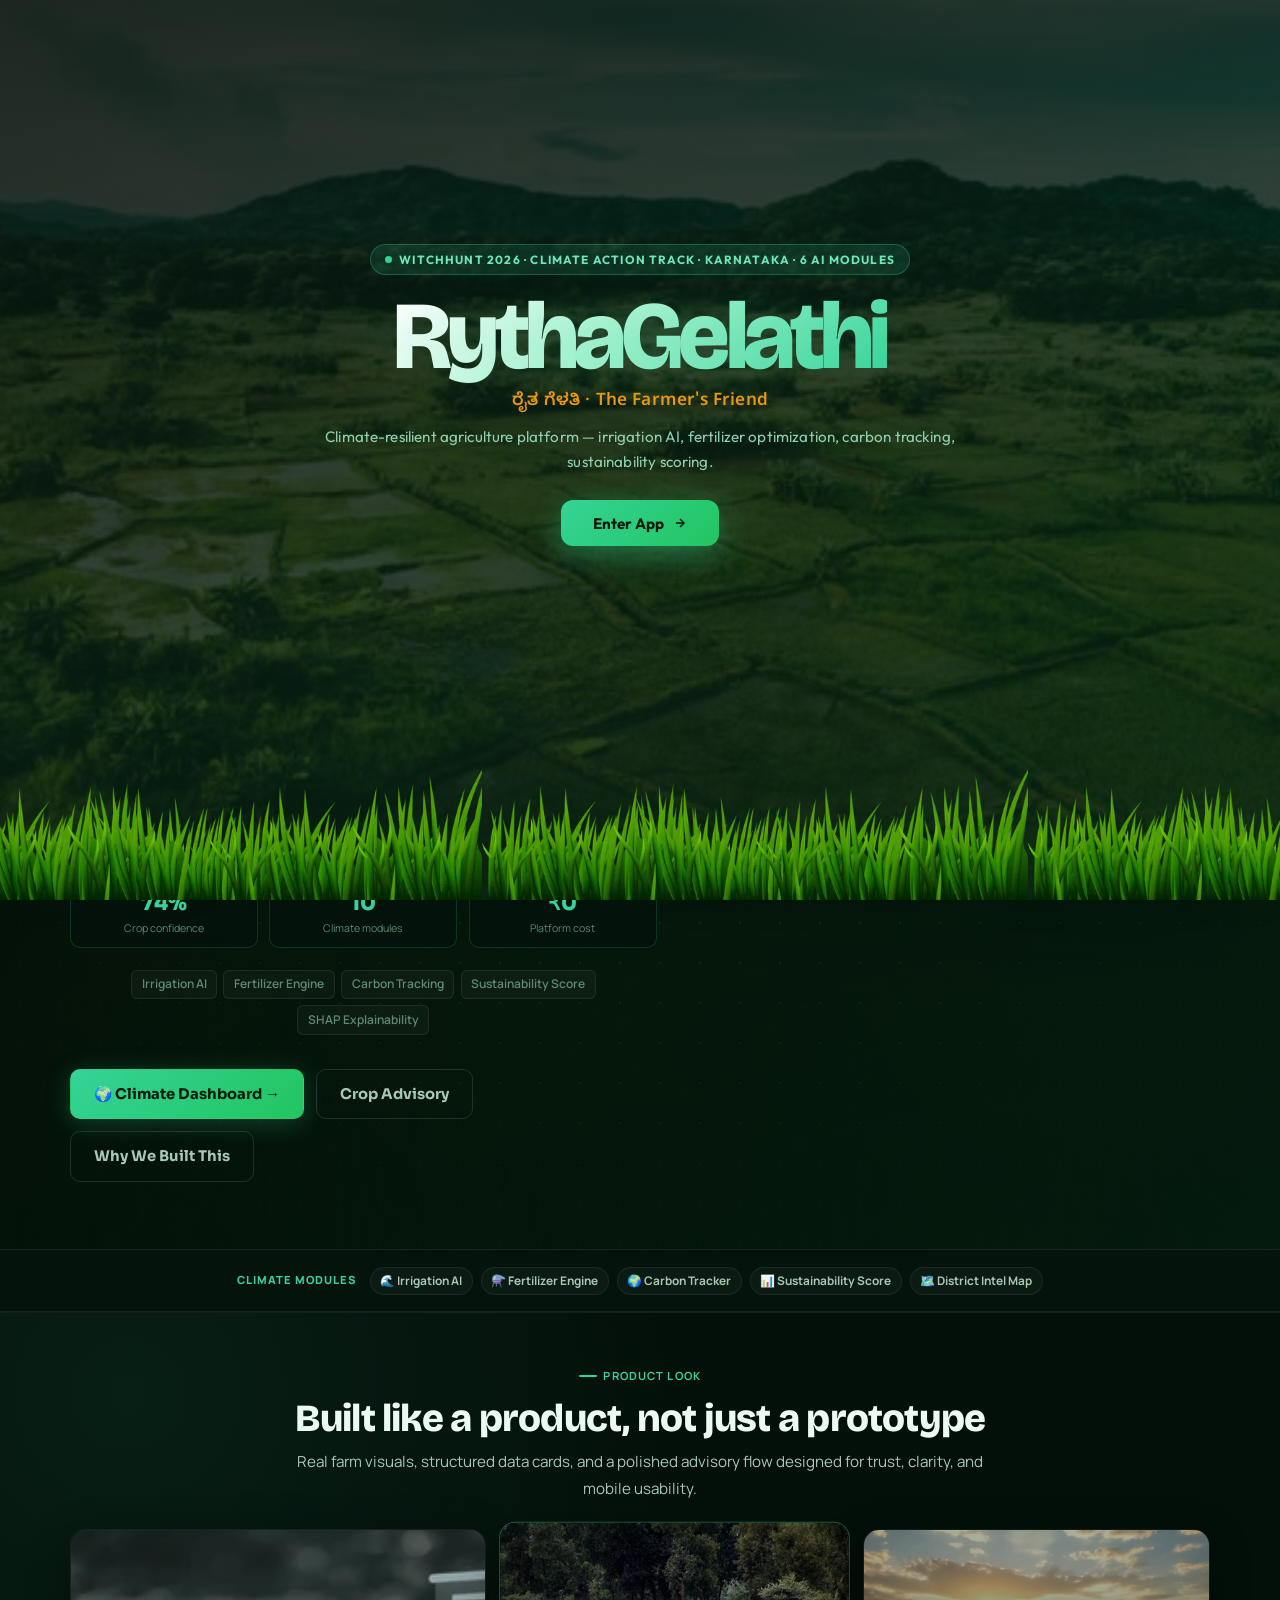
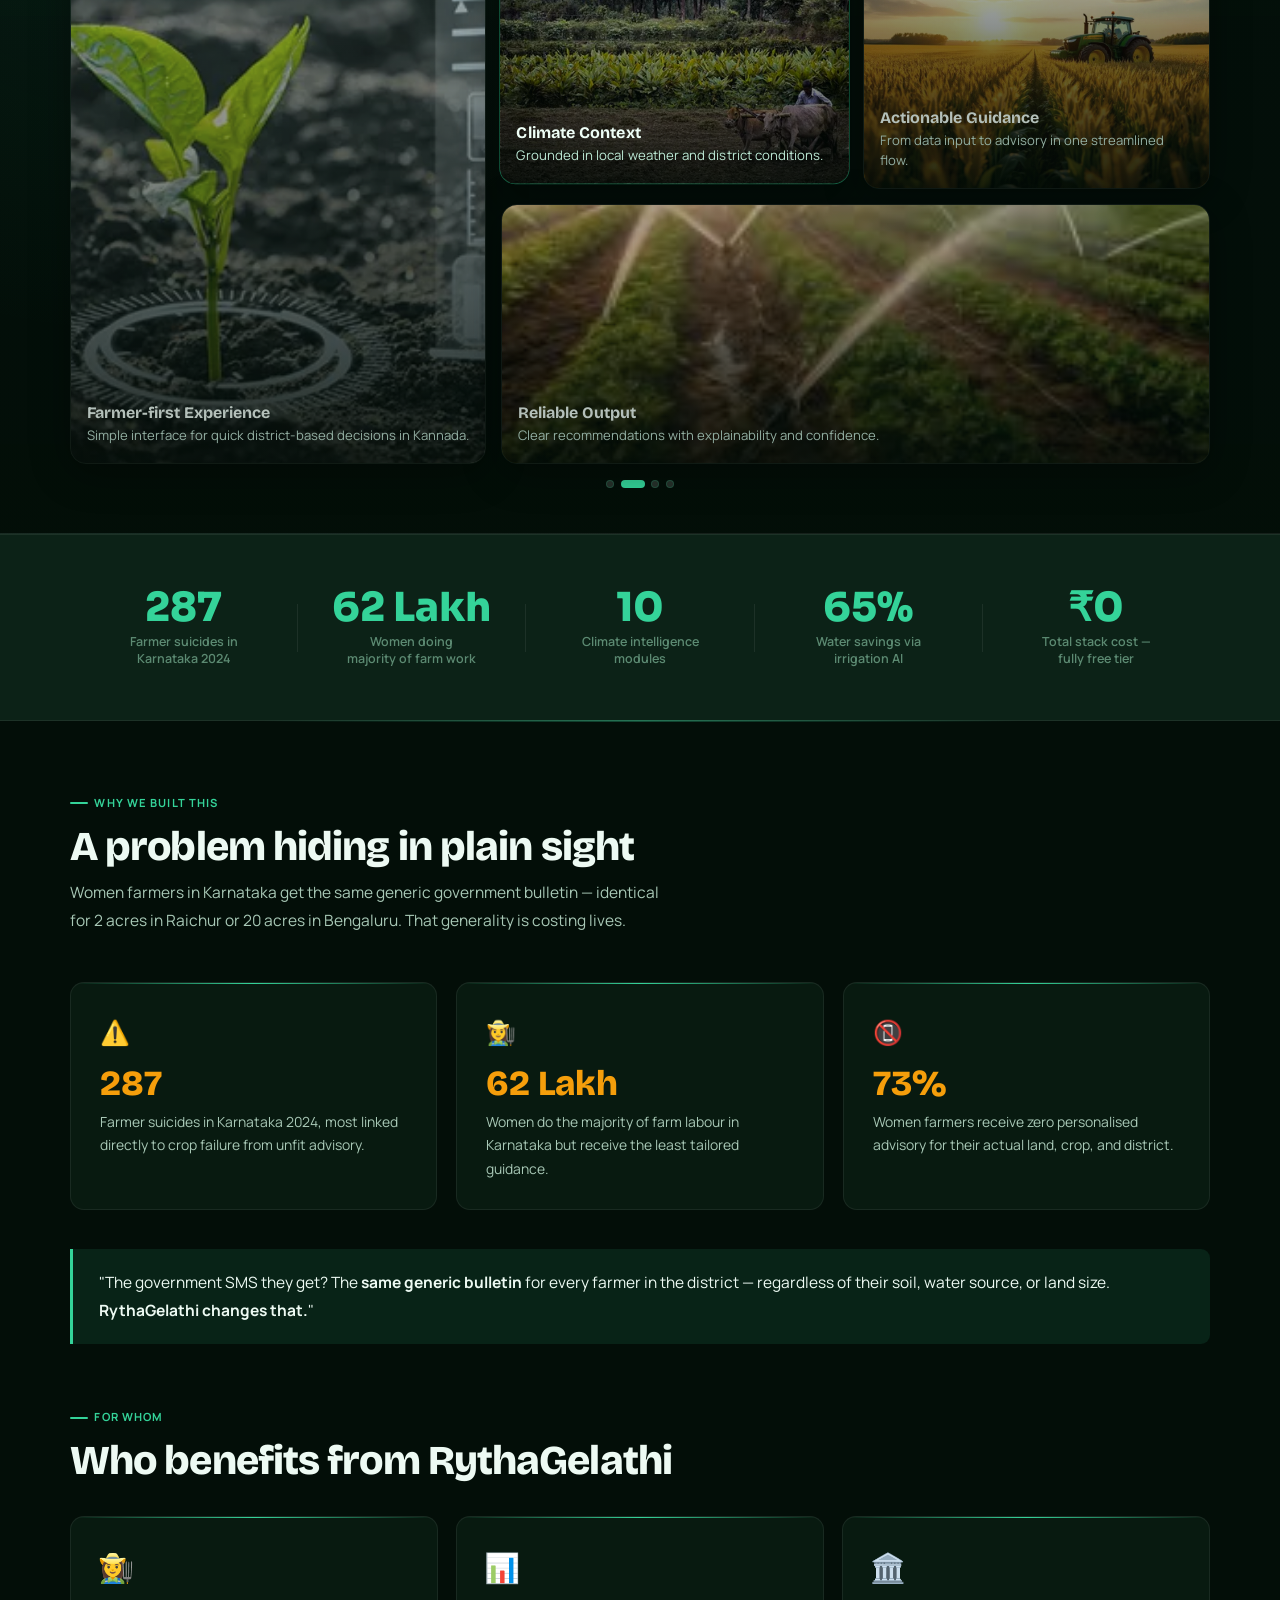
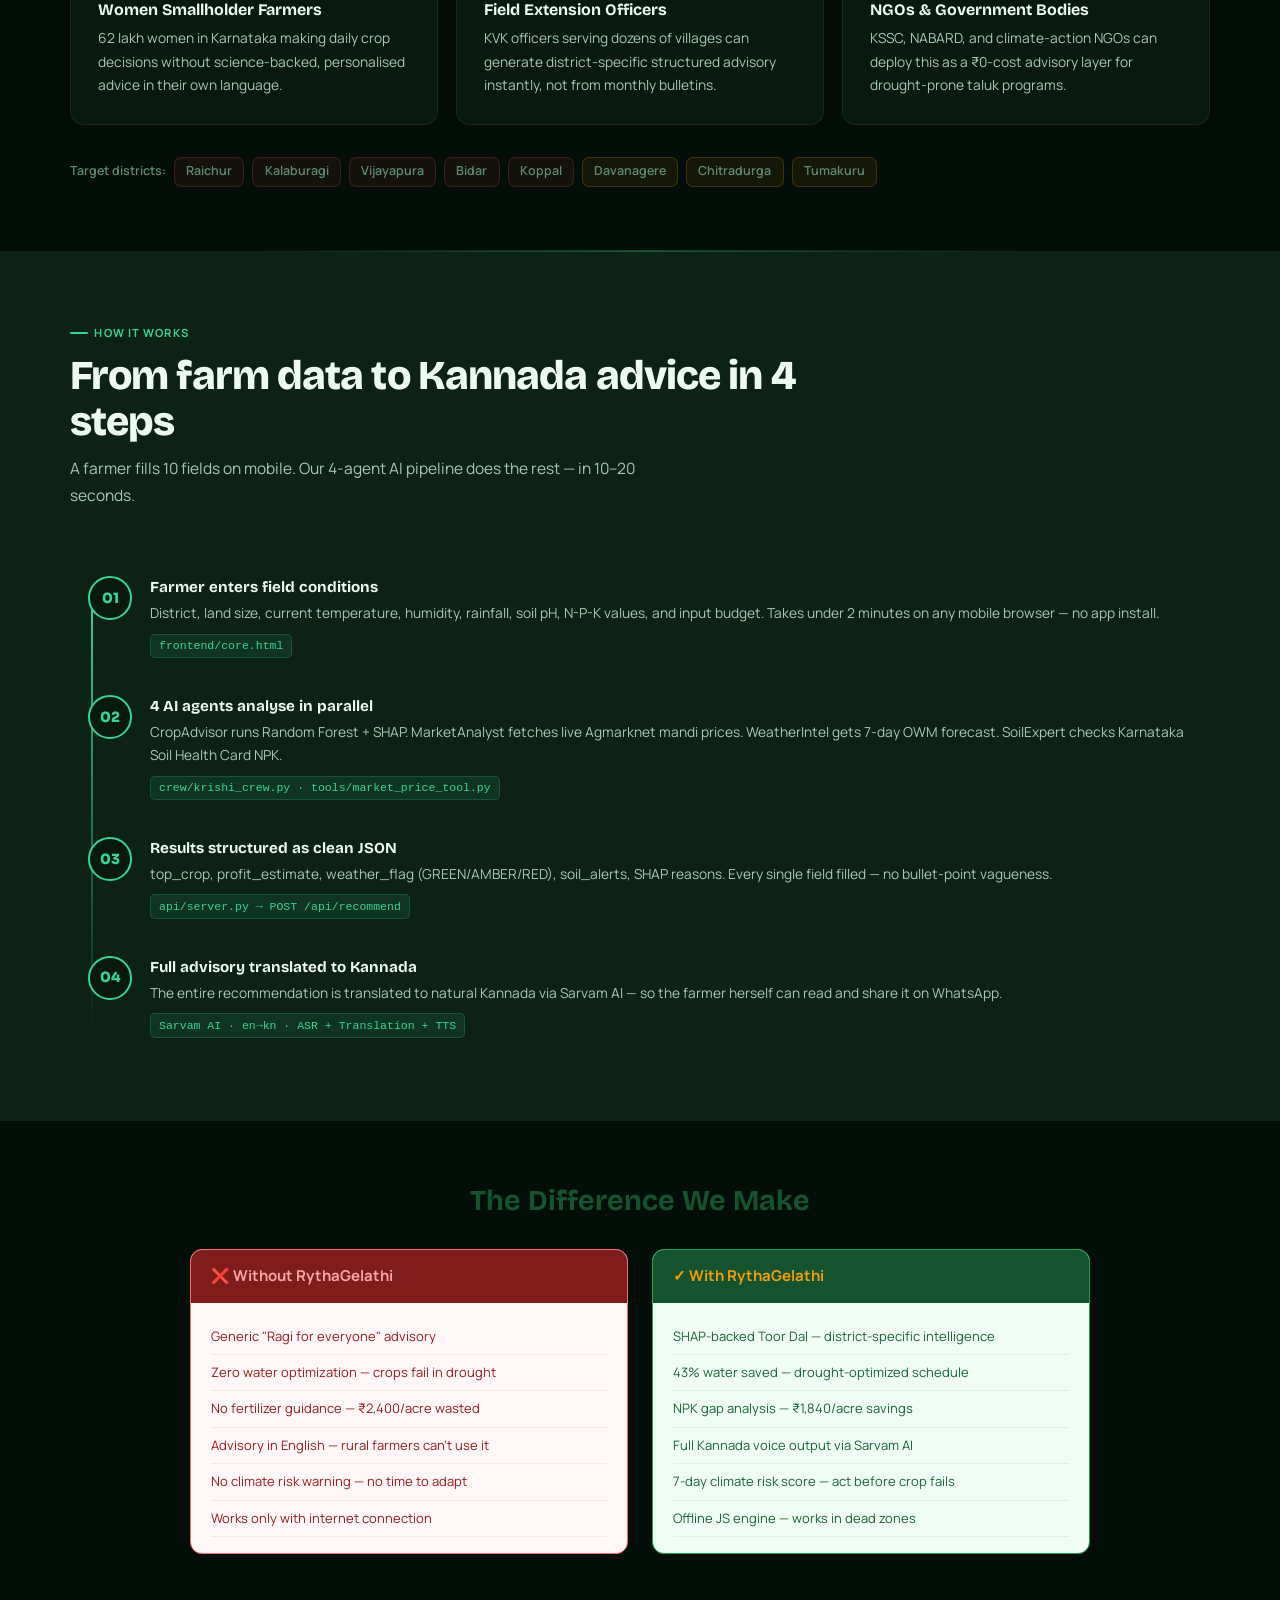
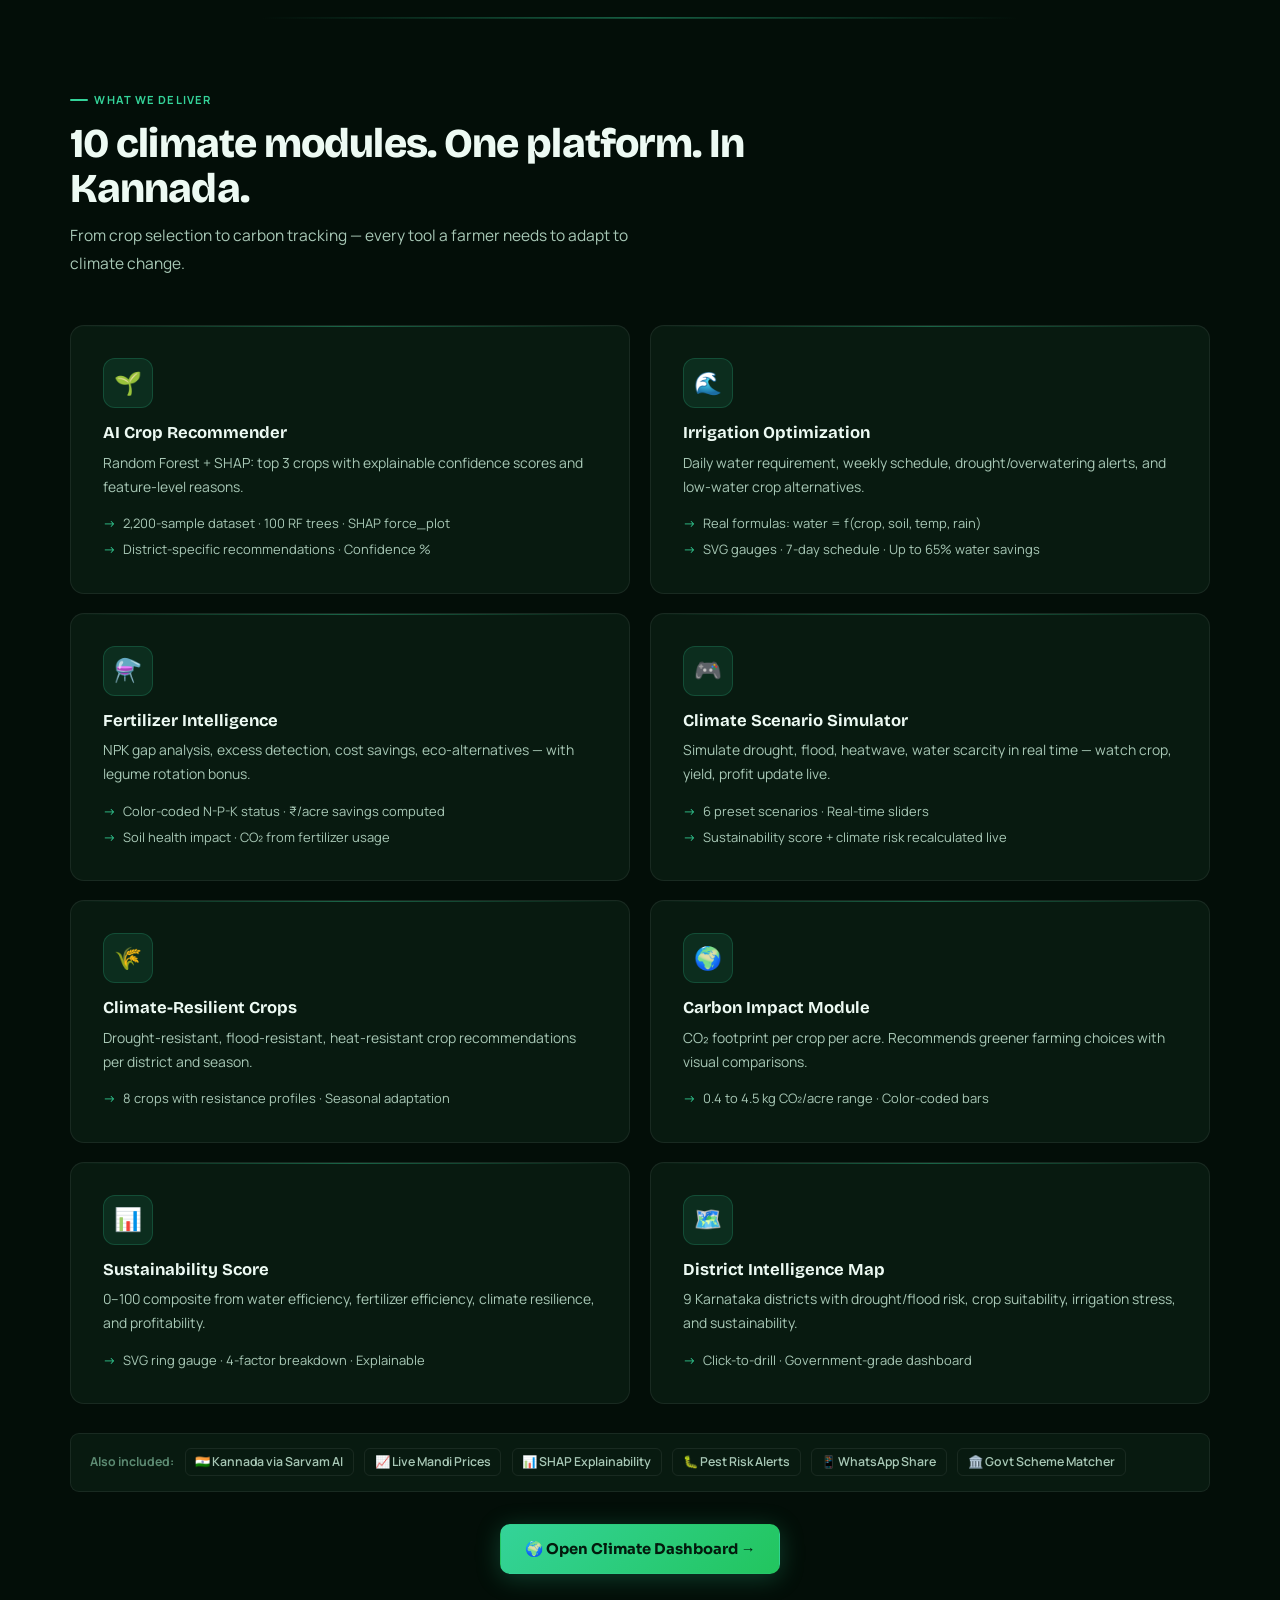
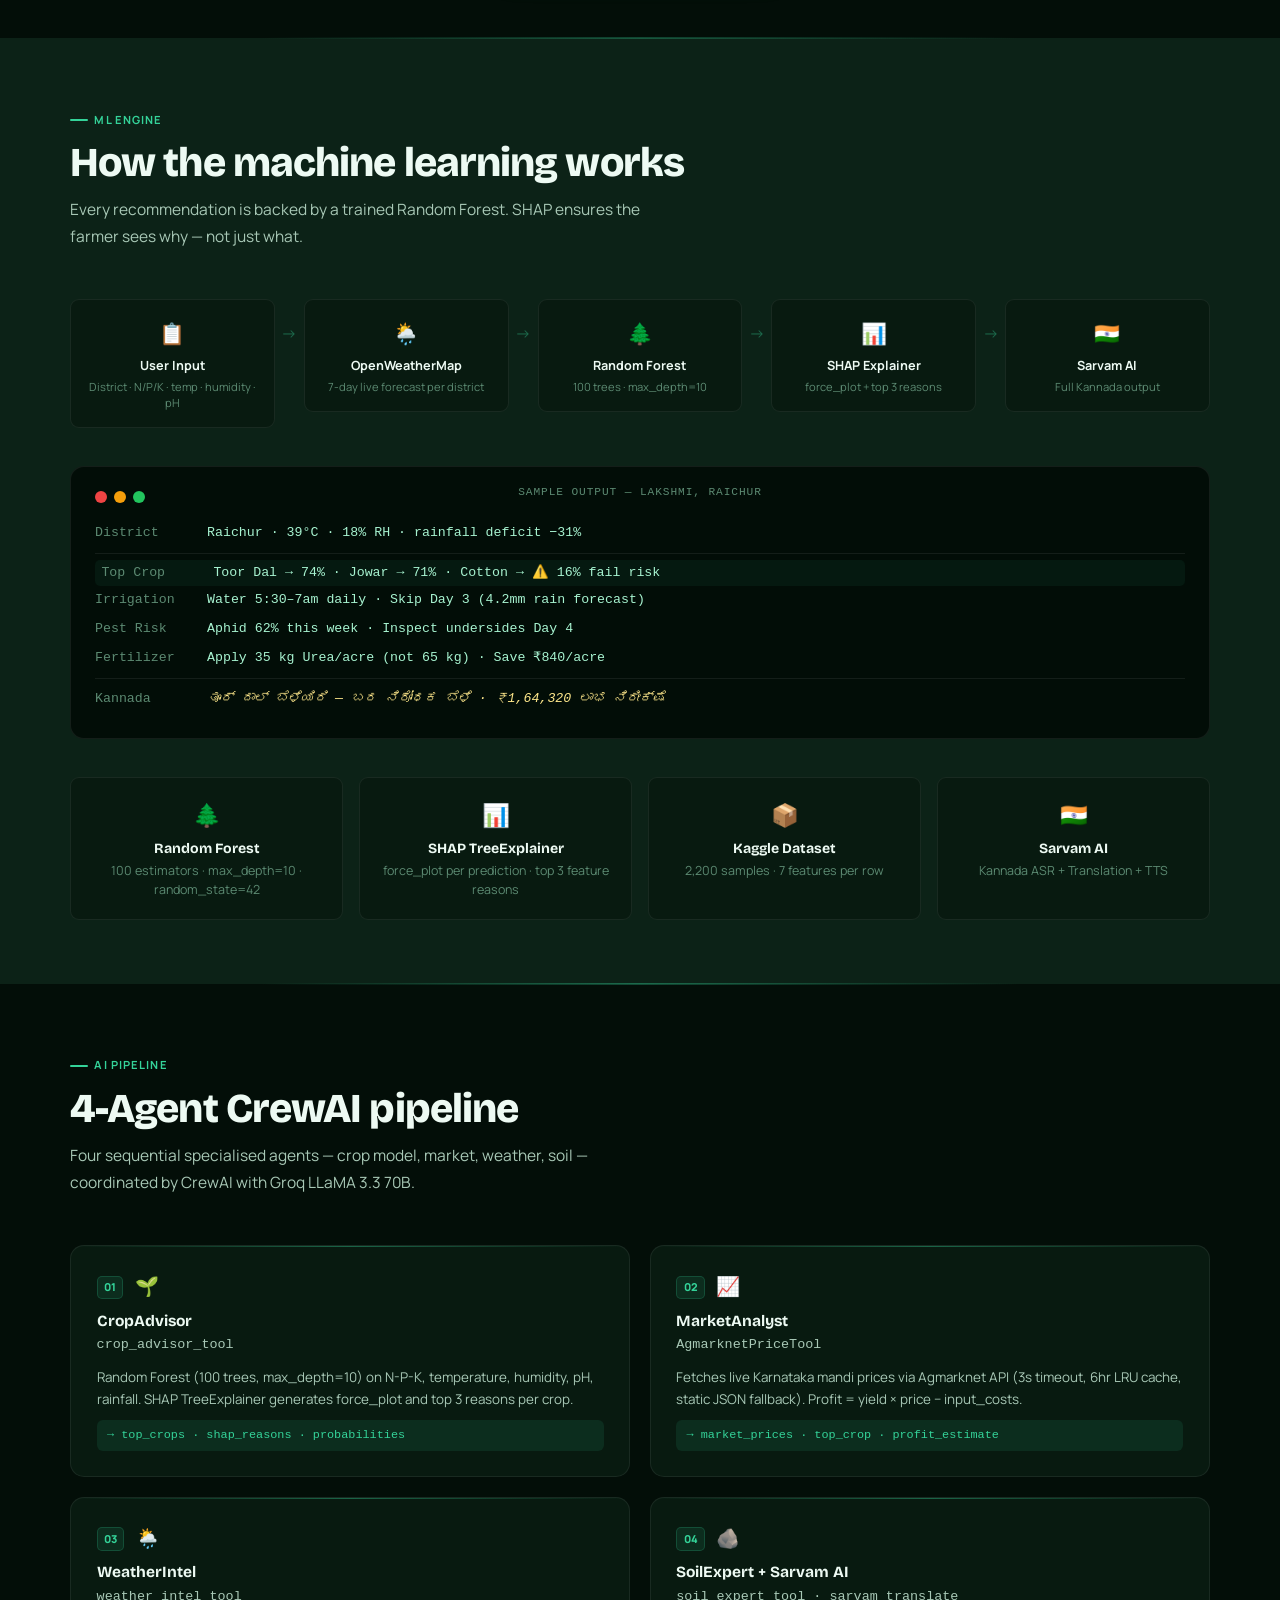
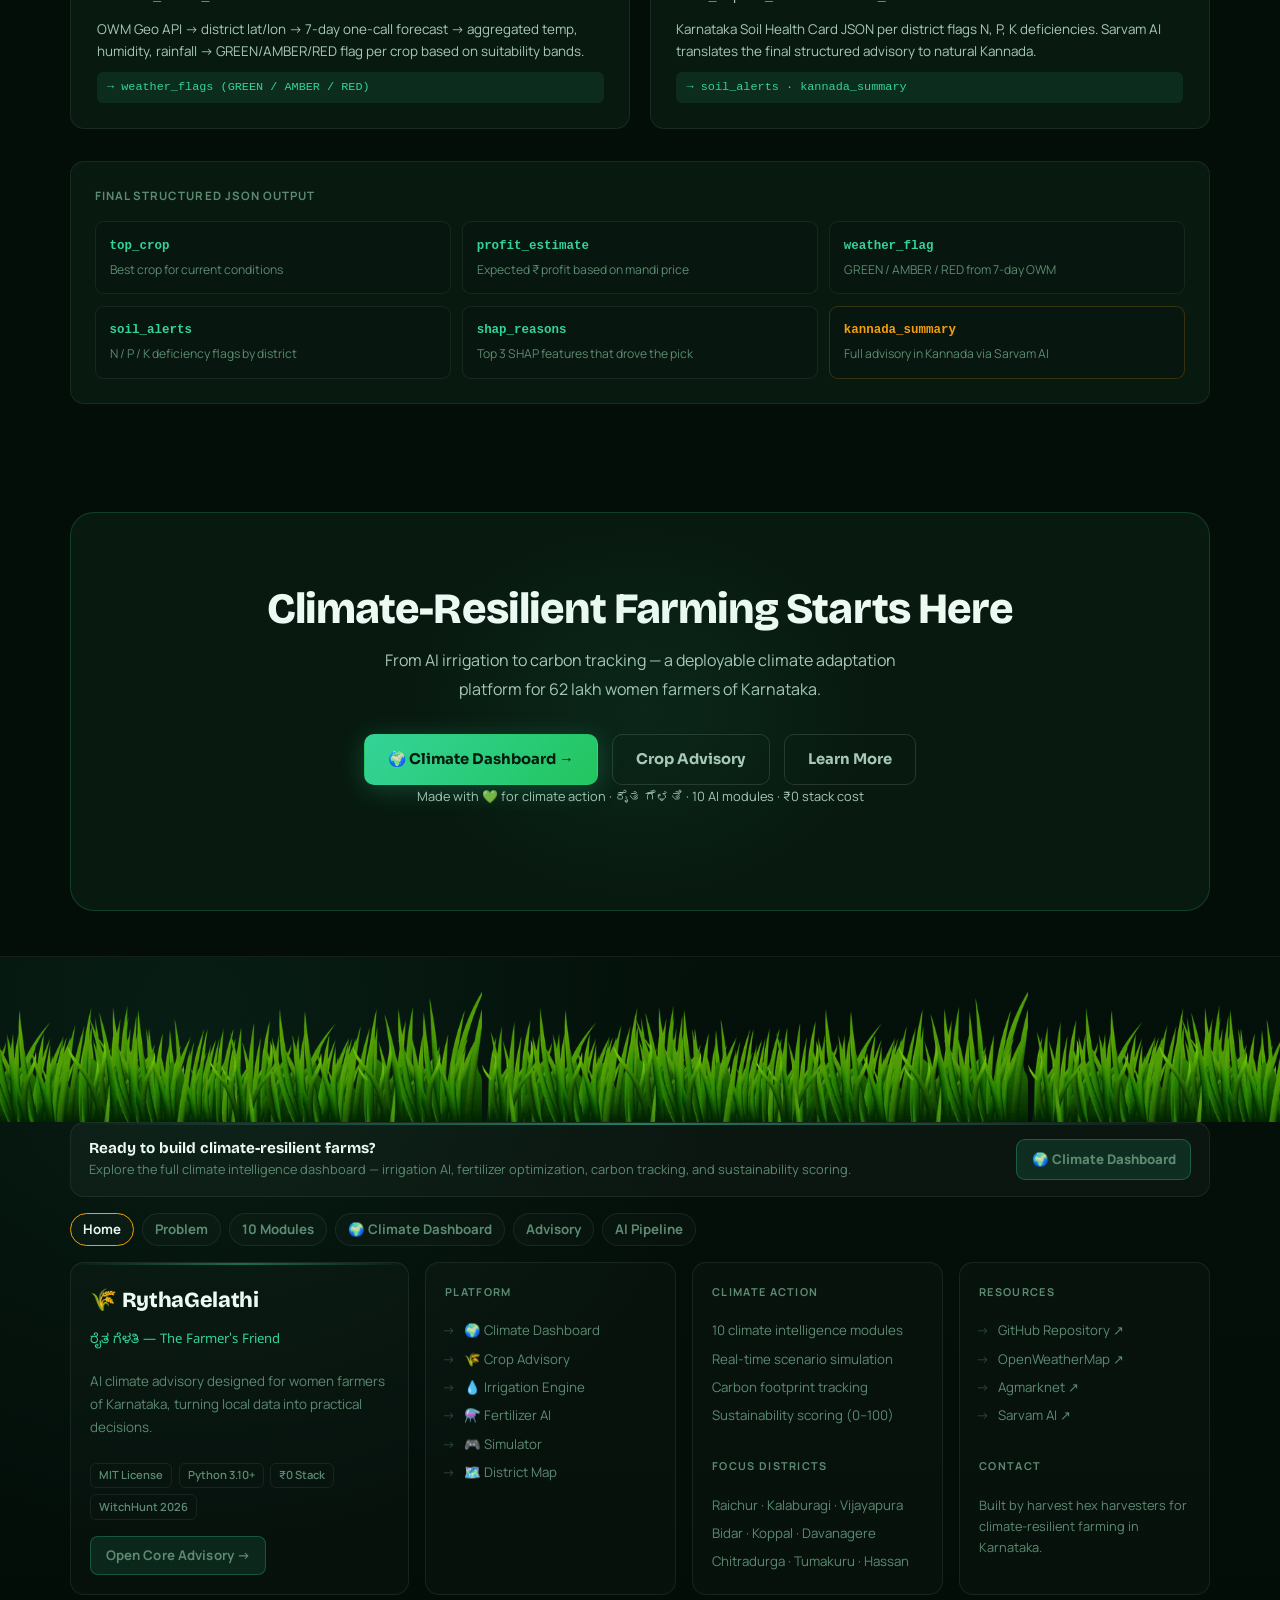
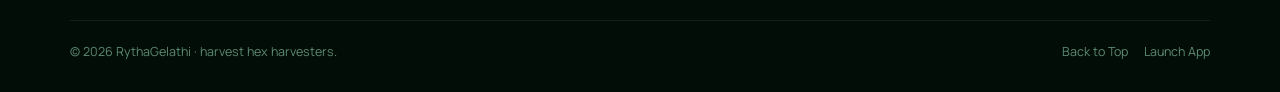
==== commit b244e3d2: "updated: Sarvam AI voice, UI cleanup, removed redundant docs, fixed all Bhashini refs" ====
--- a/frontend/index.html
+++ b/frontend/index.html
@@ -4,7 +4,7 @@
   <meta charset="UTF-8">
   <meta name="viewport" content="width=device-width, initial-scale=1.0">
   <title>RythaGelathi — ರೈತ ಗೆಳತಿ | AI Crop Advisor for Women Farmers of Karnataka</title>
-  <meta name="description" content="AI crop advisor for 62 lakh women farmers of Karnataka. Personalised Kannada recommendations powered by CrewAI, Groq, SHAP and Bhashini.">
+  <meta name="description" content="AI crop advisor for 62 lakh women farmers of Karnataka. Personalised Kannada recommendations powered by CrewAI, Groq, SHAP and Sarvam AI.">
   <link rel="preconnect" href="https://fonts.googleapis.com">
   <link rel="preconnect" href="https://fonts.gstatic.com" crossorigin>
   <link href="https://fonts.googleapis.com/css2?family=Bricolage+Grotesque:wght@500;600;700;800&family=Noto+Sans+Kannada:wght@400;500;600;700&family=Outfit:wght@400;500;600;700;800&family=Sora:wght@400;600;700;800&family=Manrope:wght@400;500;600;700;800&display=swap" rel="stylesheet">
@@ -123,7 +123,7 @@
         </div>
         <div class="hero-mini-stats rv d3">
           <div class="hms"><span class="hms-n">74%</span><span class="hms-l">Crop confidence</span></div>
-          <div class="hms"><span class="hms-n">6</span><span class="hms-l">Climate modules</span></div>
+          <div class="hms"><span class="hms-n">10</span><span class="hms-l">Climate modules</span></div>
           <div class="hms"><span class="hms-n">₹0</span><span class="hms-l">Platform cost</span></div>
         </div>
         <div class="h-tags rv d3">
@@ -335,8 +335,8 @@
         <div class="hw-n">04</div>
         <div class="hw-b">
           <h4>Full advisory translated to Kannada</h4>
-          <p>The entire recommendation is translated to natural Kannada via Government of India's Bhashini API — so the farmer herself can read and share it on WhatsApp.</p>
-          <span class="hw-tag">Bhashini API · en→kn · _translate_to_kannada_bhashini</span>
+          <p>The entire recommendation is translated to natural Kannada via Sarvam AI — so the farmer herself can read and share it on WhatsApp.</p>
+          <span class="hw-tag">Sarvam AI · en→kn · ASR + Translation + TTS</span>
         </div>
       </div>
     </div>
@@ -366,7 +366,7 @@
         <li>SHAP-backed Toor Dal — district-specific intelligence</li>
         <li>43% water saved — drought-optimized schedule</li>
         <li>NPK gap analysis — ₹1,840/acre savings</li>
-        <li>Full Kannada voice output via Bhashini</li>
+        <li>Full Kannada voice output via Sarvam AI</li>
         <li>7-day climate risk score — act before crop fails</li>
         <li>Offline JS engine — works in dead zones</li>
       </ul>
@@ -398,7 +398,7 @@
     </div>
     <div class="extra-row rv">
       <span class="extra-lbl">Also included:</span>
-      <span class="ext">🇮🇳 Kannada via Bhashini</span>
+      <span class="ext">🇮🇳 Kannada via Sarvam AI</span>
       <span class="ext">📈 Live Mandi Prices</span>
       <span class="ext">📊 SHAP Explainability</span>
       <span class="ext">🐛 Pest Risk Alerts</span>
@@ -428,7 +428,7 @@
       <div class="ml-arr">→</div>
       <div class="ml-node"><div class="ml-ico">📊</div><strong>SHAP Explainer</strong><span>force_plot + top 3 reasons</span></div>
       <div class="ml-arr">→</div>
-      <div class="ml-node"><div class="ml-ico">🇮🇳</div><strong>Bhashini</strong><span>Full Kannada output</span></div>
+      <div class="ml-node"><div class="ml-ico">🇮🇳</div><strong>Sarvam AI</strong><span>Full Kannada output</span></div>
     </div>
     <div class="demo-terminal rv">
       <div class="dt-bar"><div class="dt-dot dt-r"></div><div class="dt-dot dt-y"></div><div class="dt-dot dt-g"></div></div>
@@ -446,7 +446,7 @@
       <div class="spec"><div class="spec-ico">🌲</div><h4>Random Forest</h4><p>100 estimators · max_depth=10 · random_state=42</p></div>
       <div class="spec"><div class="spec-ico">📊</div><h4>SHAP TreeExplainer</h4><p>force_plot per prediction · top 3 feature reasons</p></div>
       <div class="spec"><div class="spec-ico">📦</div><h4>Kaggle Dataset</h4><p>2,200 samples · 7 features per row</p></div>
-      <div class="spec"><div class="spec-ico">🇮🇳</div><h4>Bhashini API</h4><p>Government of India en→kn pipeline</p></div>
+      <div class="spec"><div class="spec-ico">🇮🇳</div><h4>Sarvam AI</h4><p>Kannada ASR + Translation + TTS</p></div>
     </div>
   </div>
 </section>
@@ -465,7 +465,7 @@
       <div class="ag rv d1"><div class="ag-head"><span class="ag-num">01</span><span class="ag-icon">🌱</span></div><h3>CropAdvisor</h3><p class="ag-fn">crop_advisor_tool</p><p>Random Forest (100 trees, max_depth=10) on N-P-K, temperature, humidity, pH, rainfall. SHAP TreeExplainer generates force_plot and top 3 reasons per crop.</p><div class="ag-out">→ top_crops · shap_reasons · probabilities</div></div>
       <div class="ag rv d2"><div class="ag-head"><span class="ag-num">02</span><span class="ag-icon">📈</span></div><h3>MarketAnalyst</h3><p class="ag-fn">AgmarknetPriceTool</p><p>Fetches live Karnataka mandi prices via Agmarknet API (3s timeout, 6hr LRU cache, static JSON fallback). Profit = yield × price − input_costs.</p><div class="ag-out">→ market_prices · top_crop · profit_estimate</div></div>
       <div class="ag rv d3"><div class="ag-head"><span class="ag-num">03</span><span class="ag-icon">🌦️</span></div><h3>WeatherIntel</h3><p class="ag-fn">weather_intel_tool</p><p>OWM Geo API → district lat/lon → 7-day one-call forecast → aggregated temp, humidity, rainfall → GREEN/AMBER/RED flag per crop based on suitability bands.</p><div class="ag-out">→ weather_flags (GREEN / AMBER / RED)</div></div>
-      <div class="ag rv d4"><div class="ag-head"><span class="ag-num">04</span><span class="ag-icon">🪨</span></div><h3>SoilExpert + Bhashini</h3><p class="ag-fn">soil_expert_tool · bhashini_translate</p><p>Karnataka Soil Health Card JSON per district flags N, P, K deficiencies. Bhashini API translates the final structured advisory to natural Kannada.</p><div class="ag-out">→ soil_alerts · kannada_summary</div></div>
+      <div class="ag rv d4"><div class="ag-head"><span class="ag-num">04</span><span class="ag-icon">🪨</span></div><h3>SoilExpert + Sarvam AI</h3><p class="ag-fn">soil_expert_tool · sarvam_translate</p><p>Karnataka Soil Health Card JSON per district flags N, P, K deficiencies. Sarvam AI translates the final structured advisory to natural Kannada.</p><div class="ag-out">→ soil_alerts · kannada_summary</div></div>
     </div>
     <div class="output-box rv">
       <div class="ob-title">Final Structured JSON Output</div>
@@ -475,7 +475,7 @@
         <div class="ob-field"><span class="ob-k">weather_flag</span><span class="ob-v">GREEN / AMBER / RED from 7-day OWM</span></div>
         <div class="ob-field"><span class="ob-k">soil_alerts</span><span class="ob-v">N / P / K deficiency flags by district</span></div>
         <div class="ob-field"><span class="ob-k">shap_reasons</span><span class="ob-v">Top 3 SHAP features that drove the pick</span></div>
-        <div class="ob-field ob-gold"><span class="ob-k">kannada_summary</span><span class="ob-v">Full advisory in Kannada via Bhashini</span></div>
+        <div class="ob-field ob-gold"><span class="ob-k">kannada_summary</span><span class="ob-v">Full advisory in Kannada via Sarvam AI</span></div>
       </div>
     </div>
   </div>
@@ -495,7 +495,7 @@
         <a href="core.html" class="btn btn-out">Crop Advisory</a>
         <a href="#why" class="btn btn-out">Learn More</a>
       </div>
-      <p class="cta-note">Made with 💚 for climate action · ರೈತ ಗೆಳತಿ · 6 AI modules · ₹0 stack cost</p>
+      <p class="cta-note">Made with 💚 for climate action · ರೈತ ಗೆಳತಿ · 10 AI modules · ₹0 stack cost</p>
     </div>
   </div>
 </section>
@@ -571,7 +571,7 @@
           <li><a href="https://github.com/Yashaswini-V21/Rytha_Gelathi" target="_blank" rel="noopener noreferrer">GitHub Repository ↗</a></li>
           <li><a href="https://openweathermap.org/" target="_blank" rel="noopener noreferrer">OpenWeatherMap ↗</a></li>
           <li><a href="https://www.agmarknet.gov.in/" target="_blank" rel="noopener noreferrer">Agmarknet ↗</a></li>
-          <li><a href="https://bhashini.gov.in/" target="_blank" rel="noopener noreferrer">Bhashini ↗</a></li>
+          <li><a href="https://www.sarvam.ai/" target="_blank" rel="noopener noreferrer">Sarvam AI ↗</a></li>
         </ul>
         <h5 style="margin-top:1.3rem">Contact</h5>
         <p class="foot-meta">Built by harvest hex harvesters for climate-resilient farming in Karnataka.</p>
--- a/frontend/styles.css
+++ b/frontend/styles.css
@@ -1454,10 +1454,6 @@
 
 .ba-after .ba-list li {
   color: #166534;
-}
-  color: #d6fee9;
-  border-color: rgba(52,211,153,.38);
-  background: rgba(52,211,153,.14);
 }
 
 [data-theme="light"] .foot-tab.is-active {
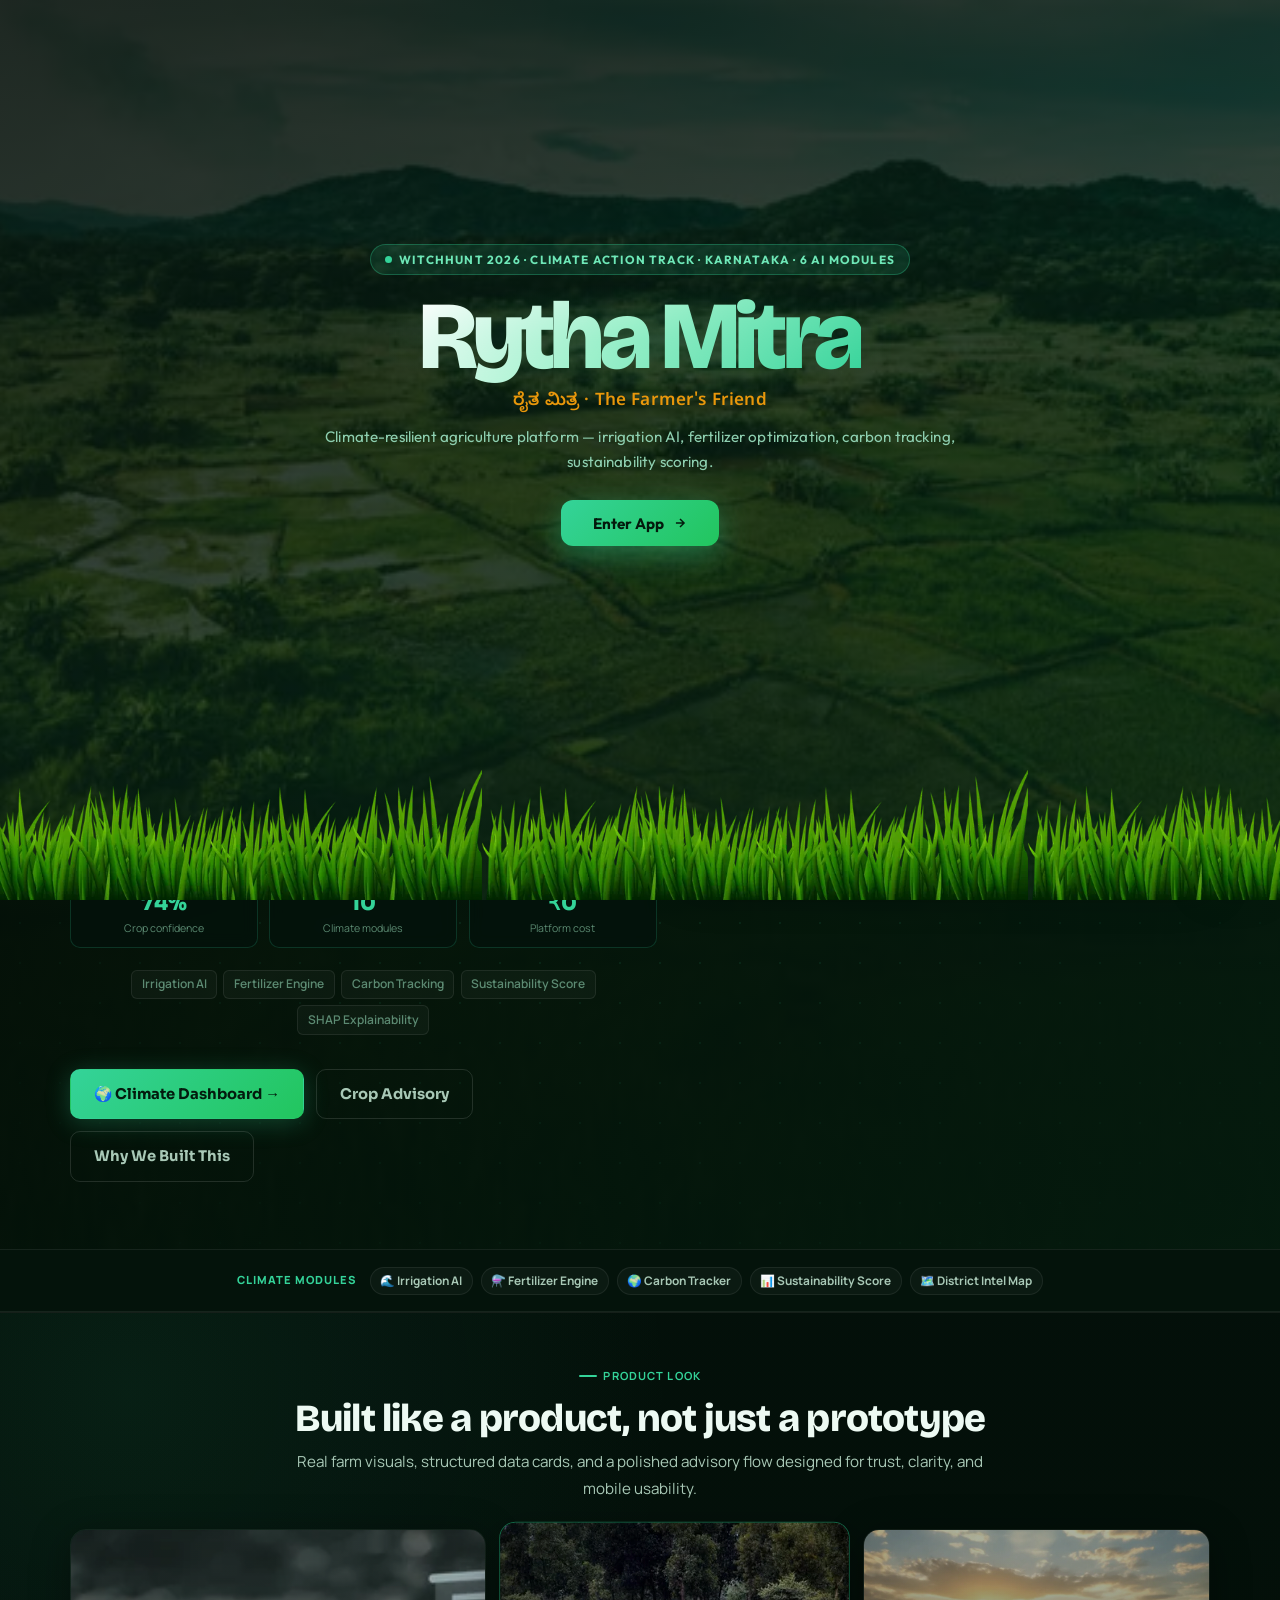
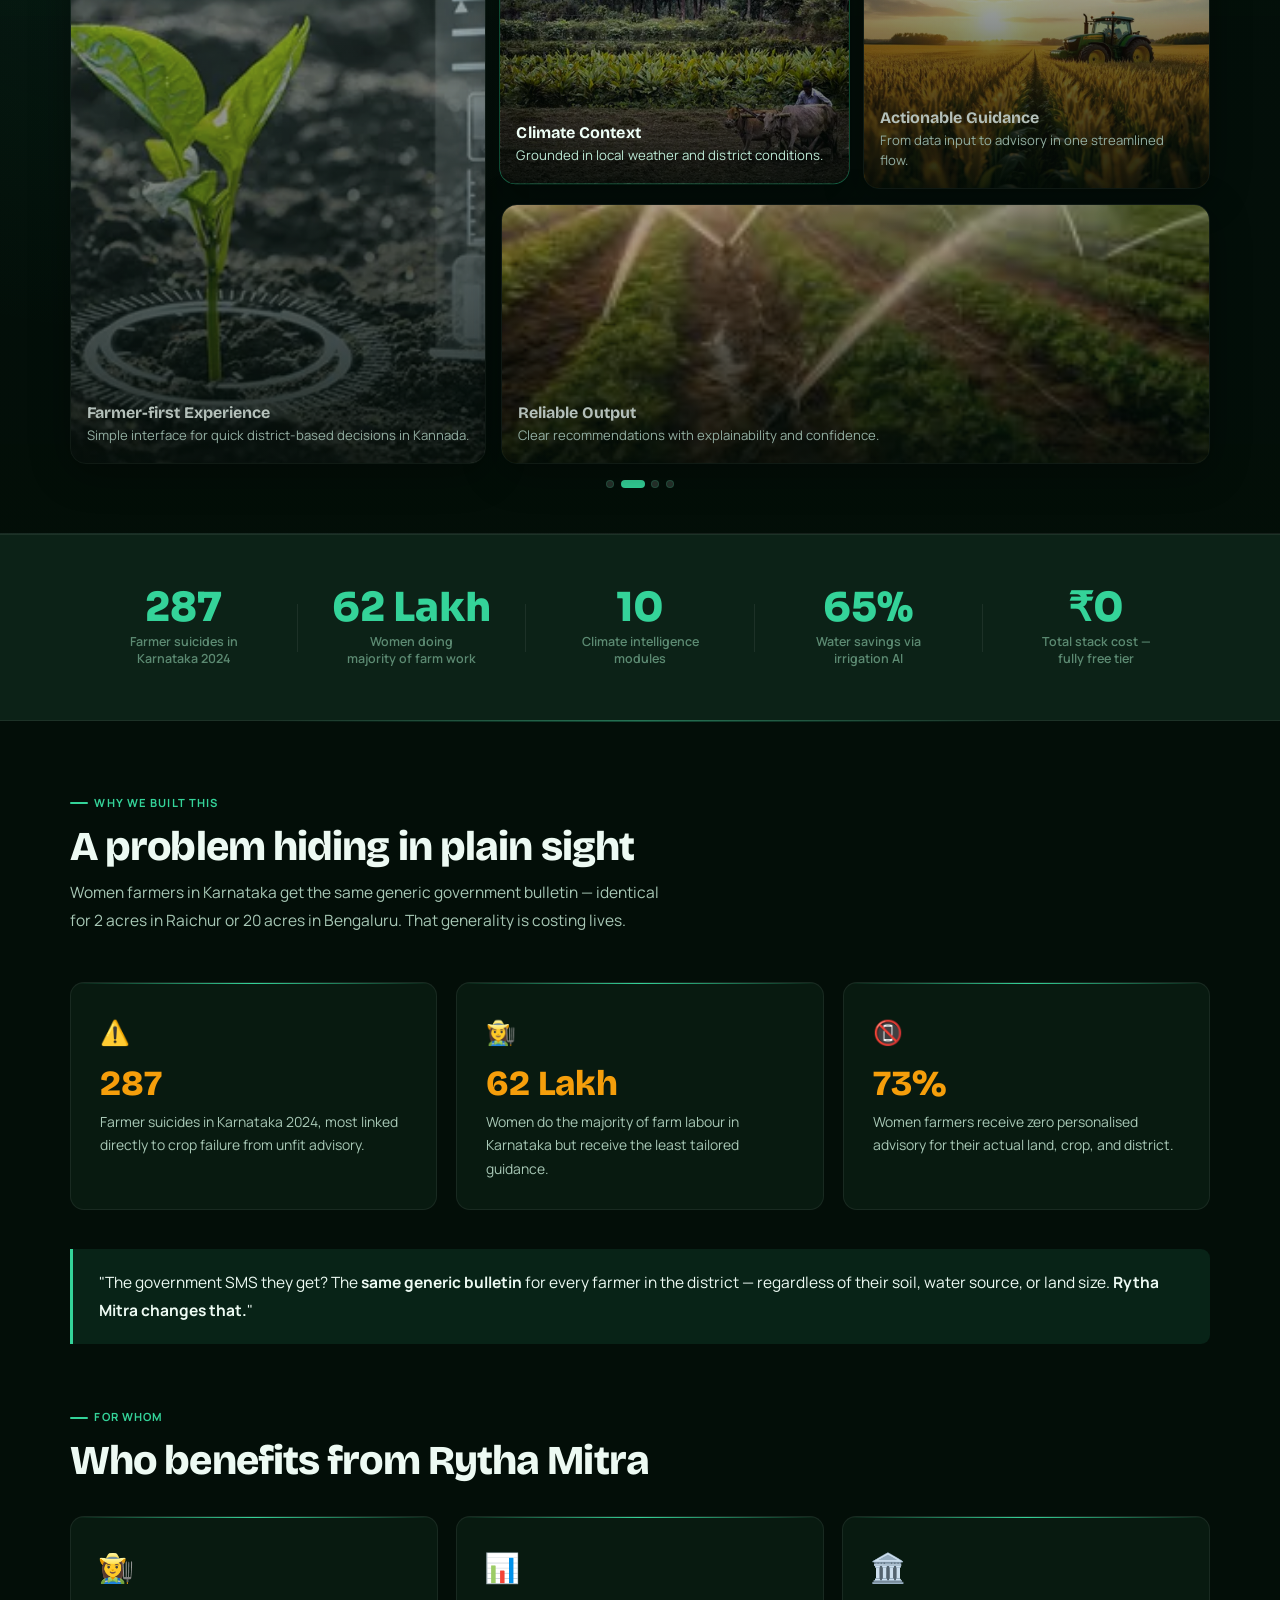
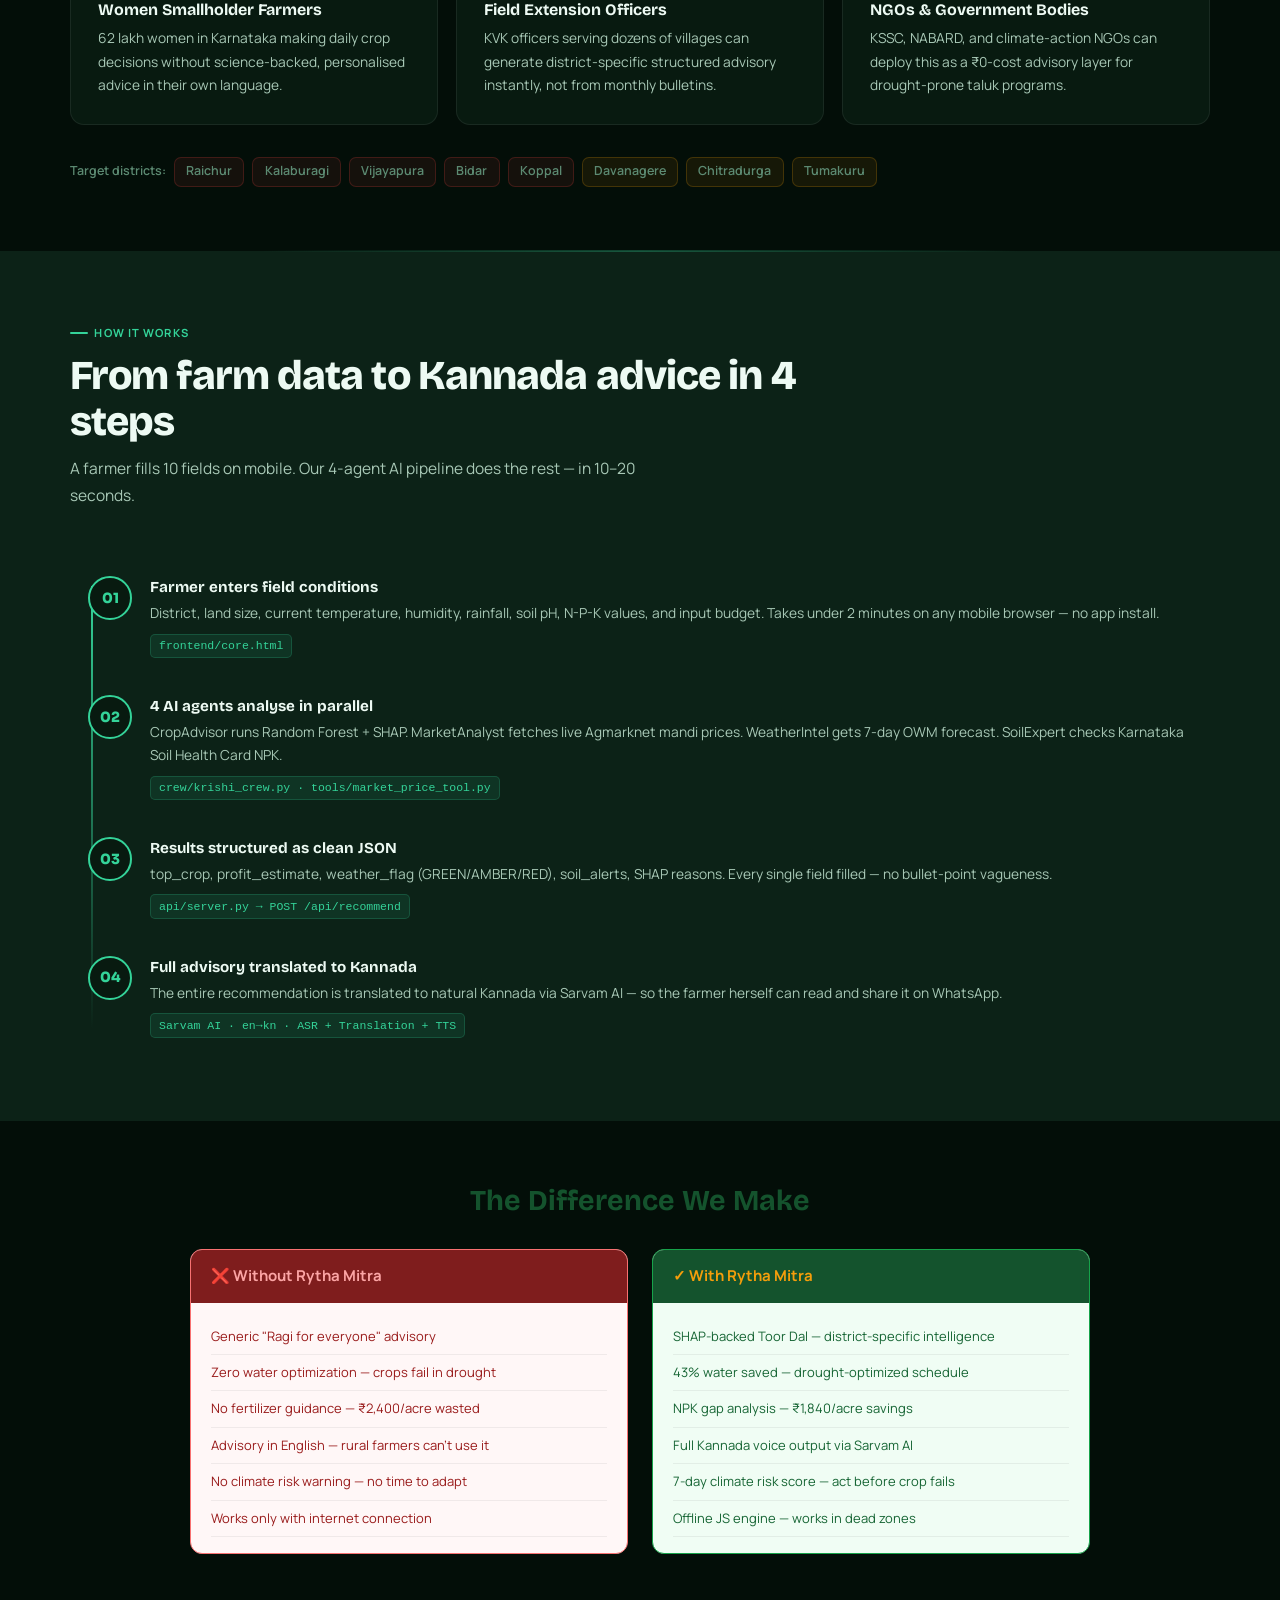
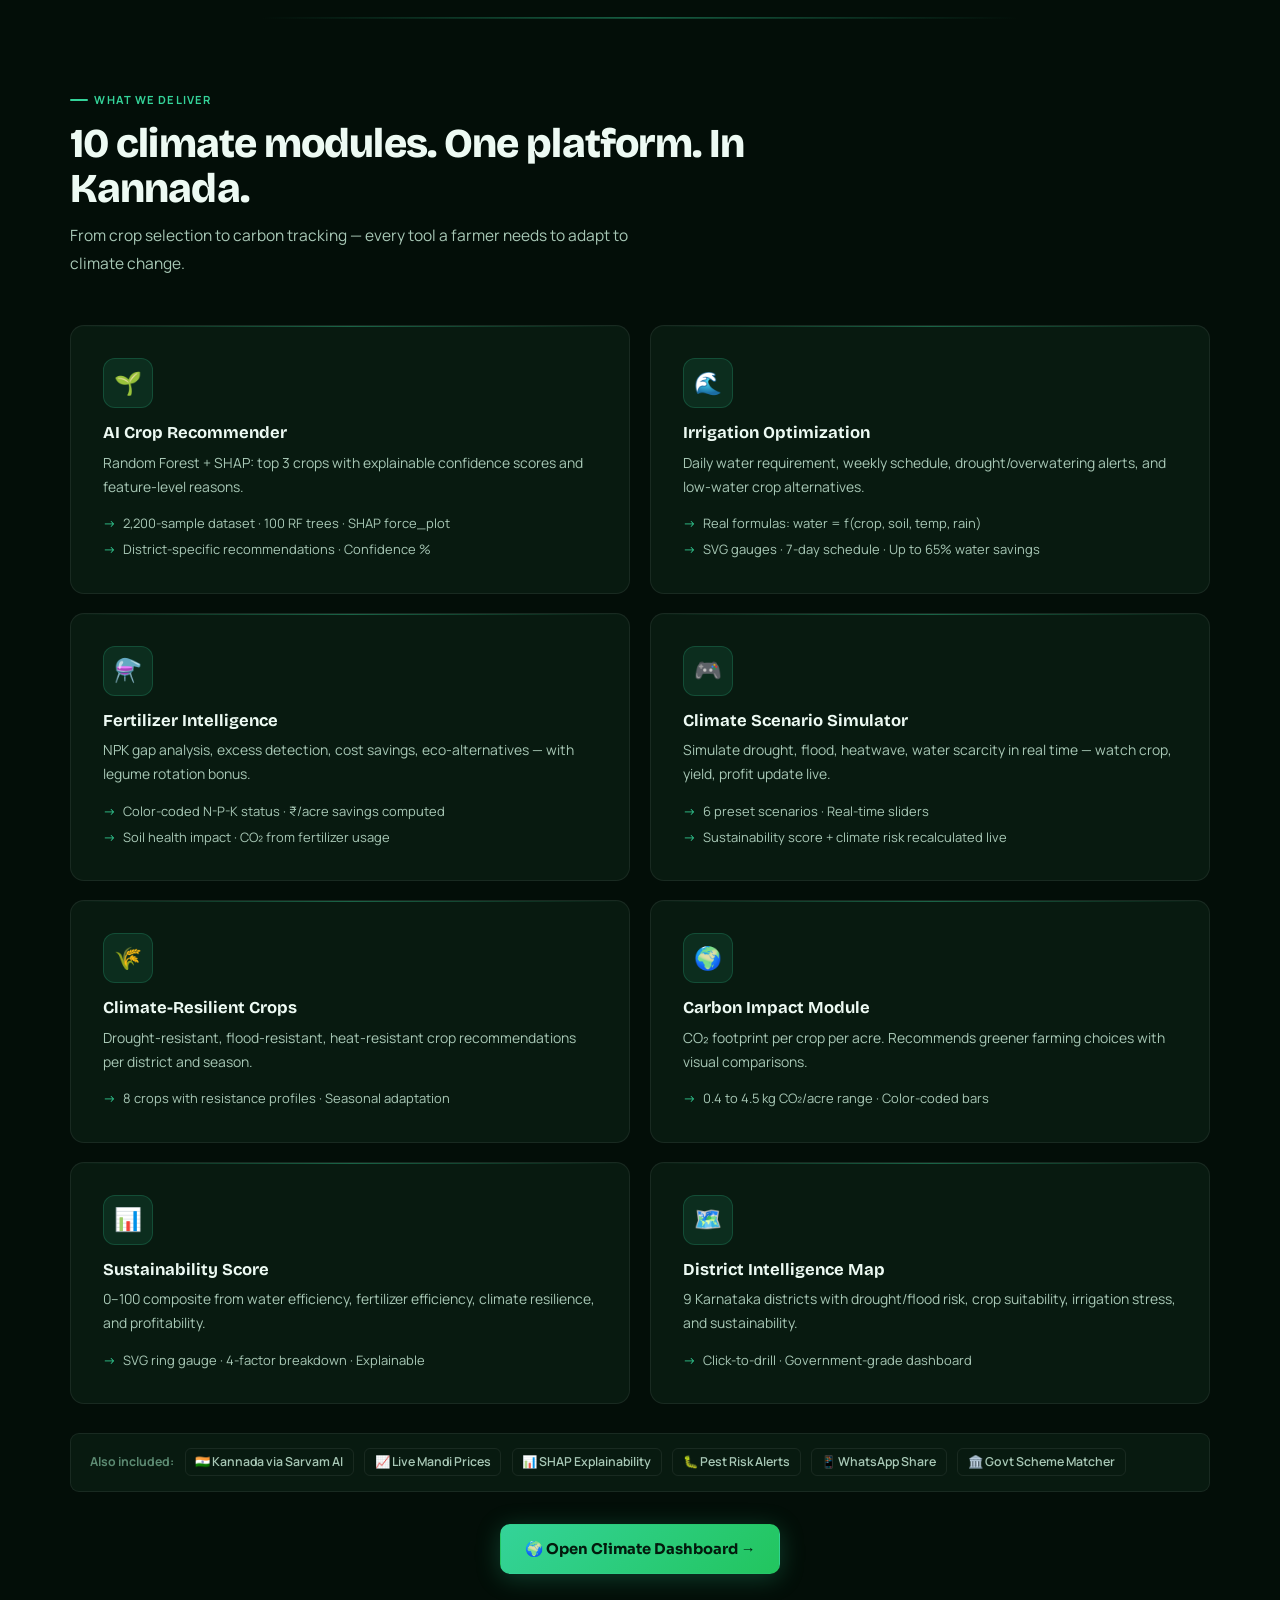
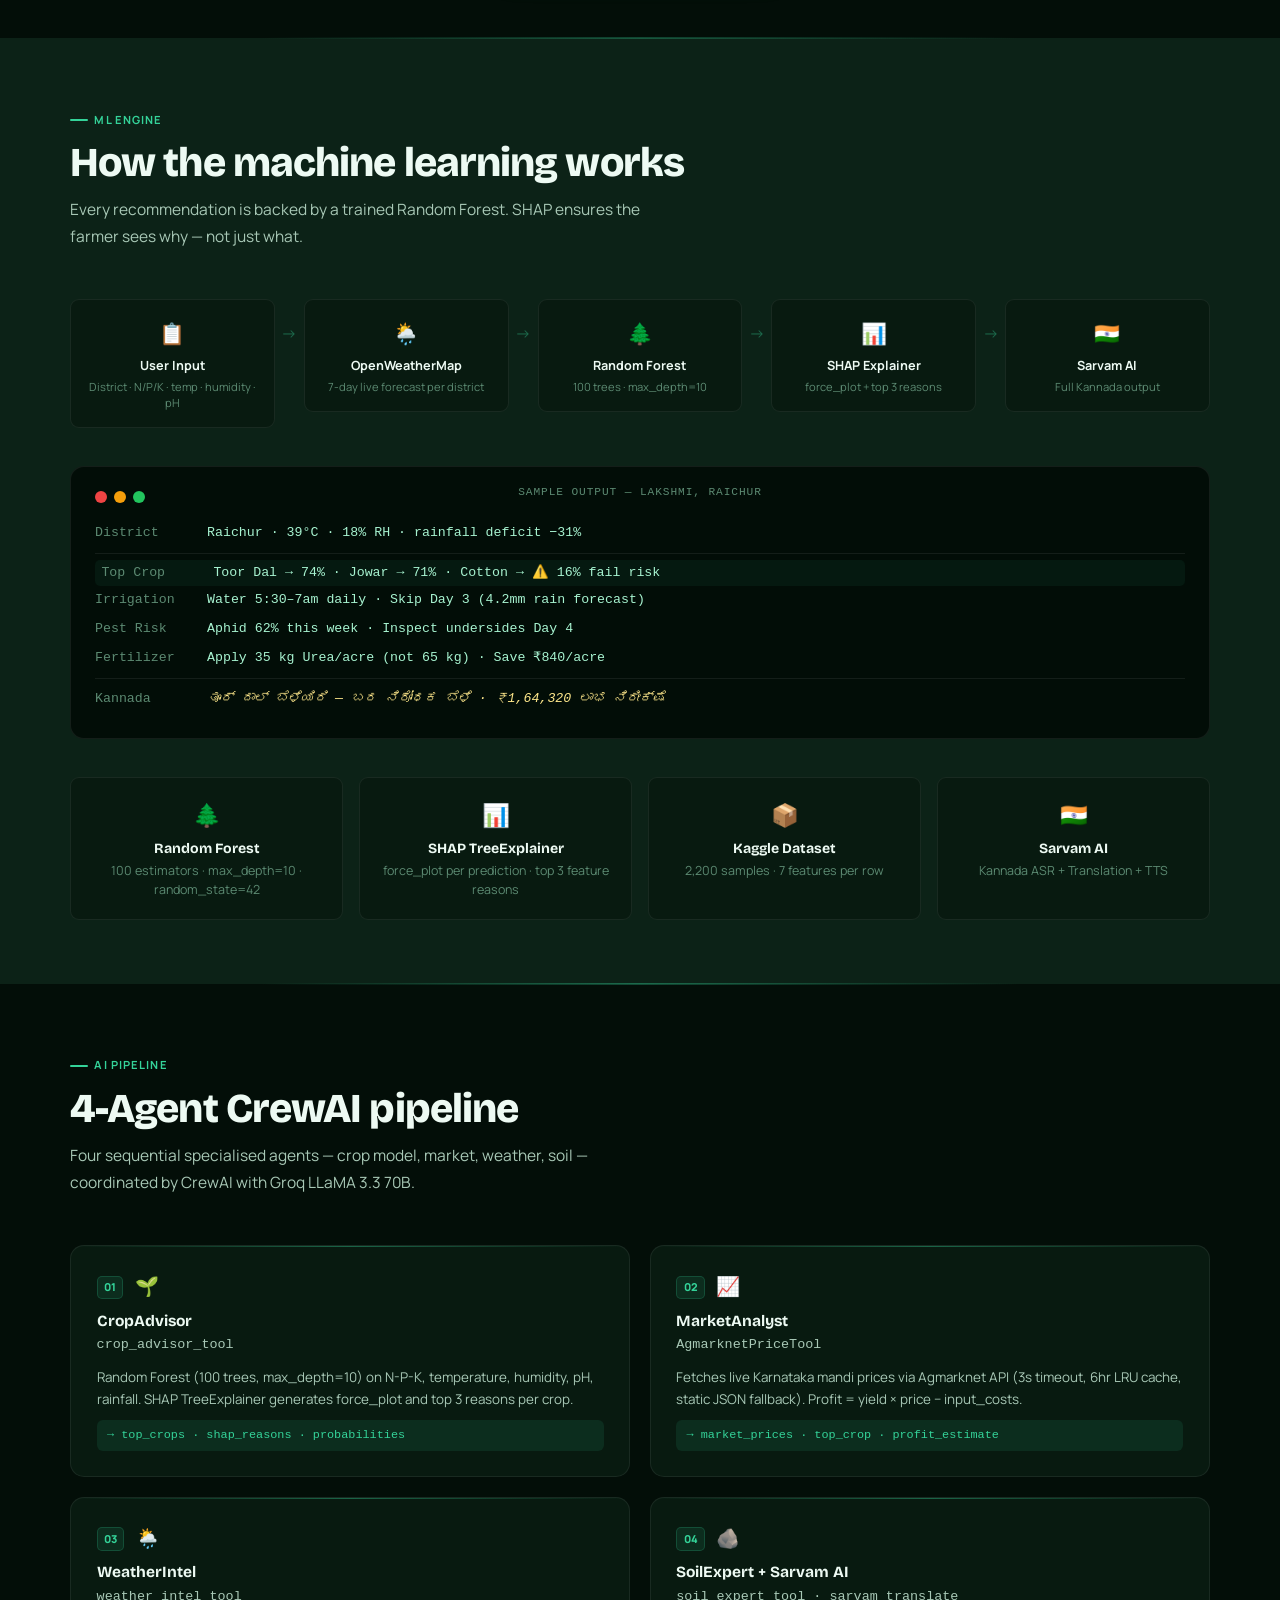
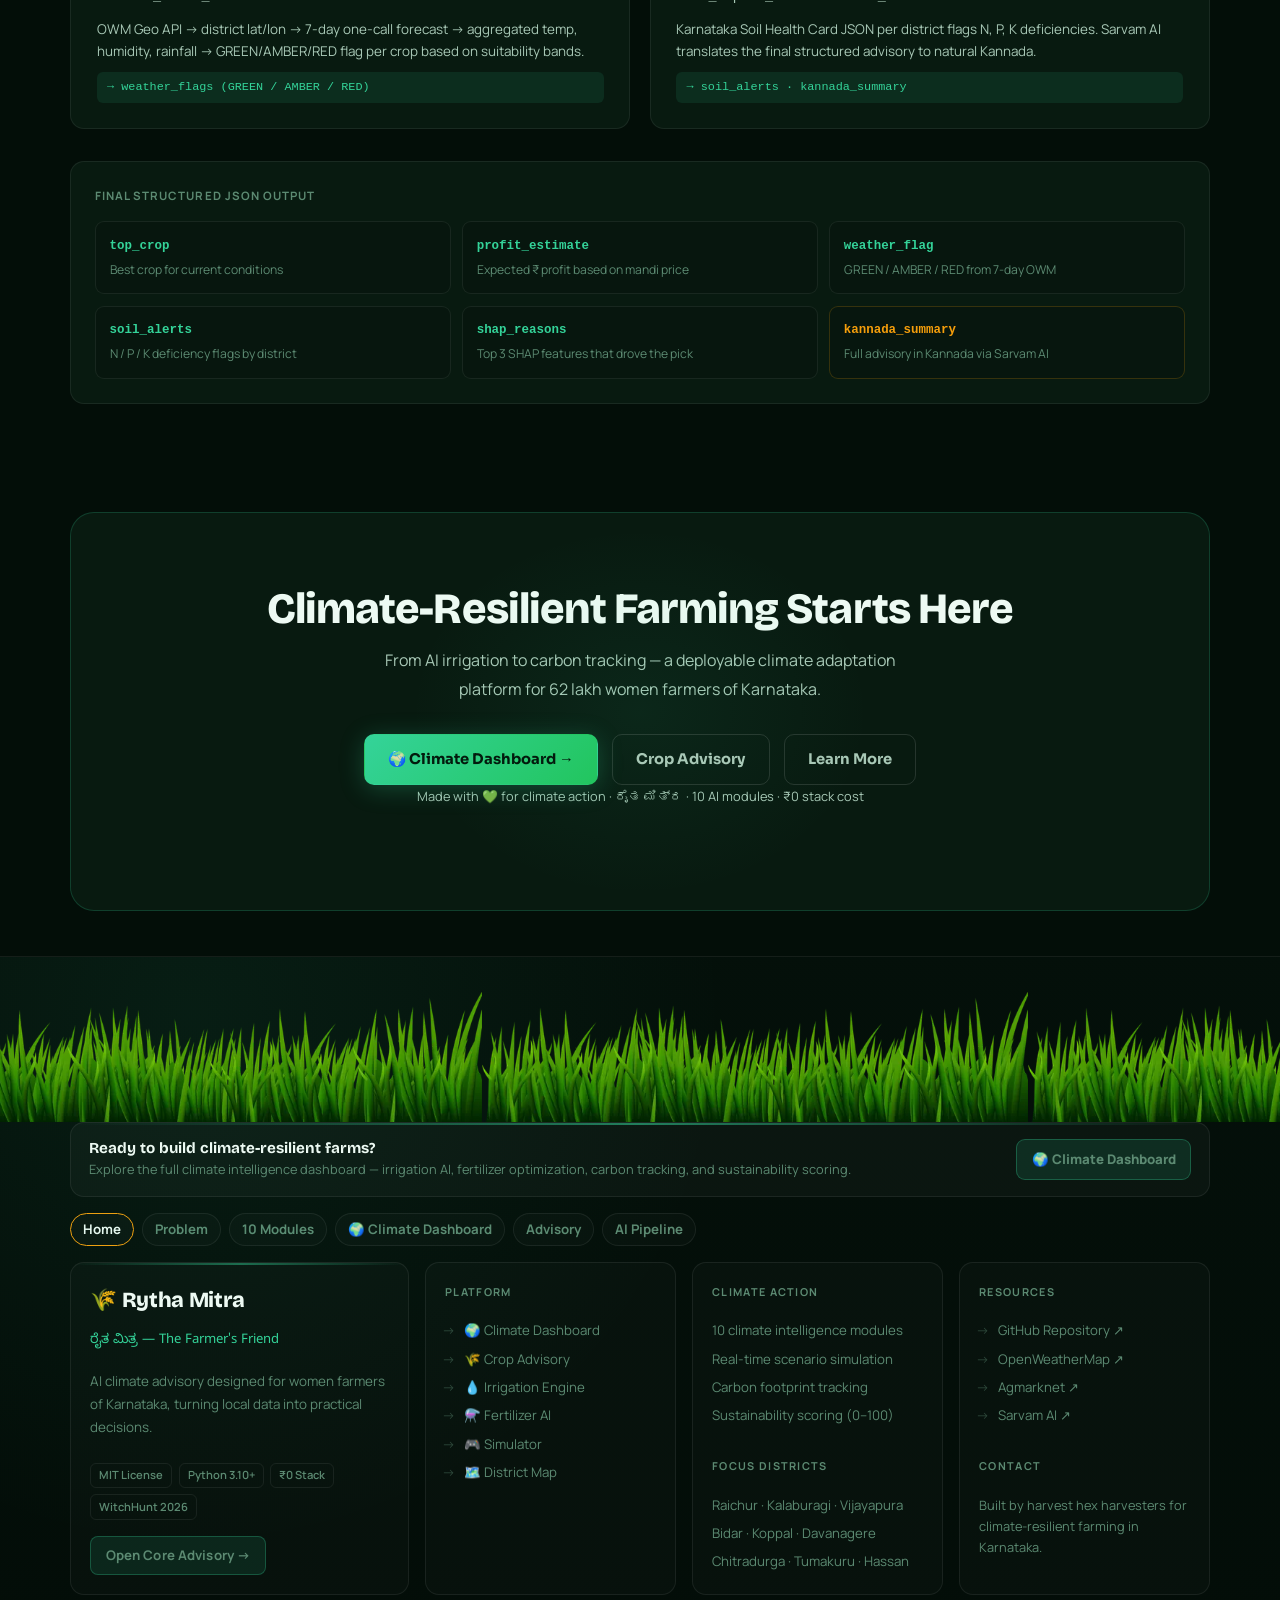
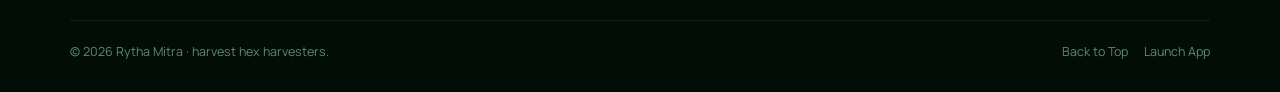
==== commit c9a620f9: "final comit" ====
--- a/frontend/index.html
+++ b/frontend/index.html
@@ -3,7 +3,7 @@
 <head>
   <meta charset="UTF-8">
   <meta name="viewport" content="width=device-width, initial-scale=1.0">
-  <title>RythaGelathi — ರೈತ ಗೆಳತಿ | AI Crop Advisor for Women Farmers of Karnataka</title>
+  <title>Rytha Mitra — ರೈತ ಮಿತ್ರ | AI Crop Advisor for Women Farmers of Karnataka</title>
   <meta name="description" content="AI crop advisor for 62 lakh women farmers of Karnataka. Personalised Kannada recommendations powered by CrewAI, Groq, SHAP and Sarvam AI.">
   <link rel="preconnect" href="https://fonts.googleapis.com">
   <link rel="preconnect" href="https://fonts.gstatic.com" crossorigin>
@@ -34,9 +34,9 @@
   <div class="sp-body">
     <div class="sp-eyebrow"><span class="sp-dot"></span>WitchHunt 2026 · Climate Action Track · Karnataka · 6 AI Modules</div>
     <div class="sp-title-wrap">
-      <h1 class="sp-title">RythaGelathi</h1>
-    </div>
-    <p class="sp-kn">ರೈತ ಗೆಳತಿ · The Farmer's Friend</p>
+      <h1 class="sp-title">Rytha Mitra</h1>
+    </div>
+    <p class="sp-kn">ರೈತ ಮಿತ್ರ · The Farmer's Friend</p>
     <p class="sp-tag">Climate-resilient agriculture platform — irrigation AI, fertilizer optimization, carbon tracking, sustainability scoring.</p>
     <button class="sp-enter" id="spEnter">
       Enter App
@@ -58,8 +58,8 @@
   <div class="container nav-inner">
     <a href="#home" class="brand">
       <span class="brand-emoji">🌾</span>
-      <span>RythaGelathi</span>
-      <span class="brand-kn">ರೈತ ಗೆಳತಿ</span>
+      <span>Rytha Mitra</span>
+      <span class="brand-kn">ರೈತ ಮಿತ್ರ</span>
     </a>
     <div class="nav-links" id="navLinks">
       <a href="#why">Why Built</a>
@@ -268,13 +268,13 @@
     </div>
 
     <div class="quote-box rv">
-      <p>"The government SMS they get? The <strong>same generic bulletin</strong> for every farmer in the district — regardless of their soil, water source, or land size. <strong>RythaGelathi changes that.</strong>"</p>
+      <p>"The government SMS they get? The <strong>same generic bulletin</strong> for every farmer in the district — regardless of their soil, water source, or land size. <strong>Rytha Mitra changes that.</strong>"</p>
     </div>
 
     <!-- For Whom -->
     <div class="sec-head rv" style="margin-top:3.5rem;margin-bottom:2rem">
       <div class="sec-label">For Whom</div>
-      <h2>Who benefits from RythaGelathi</h2>
+      <h2>Who benefits from Rytha Mitra</h2>
     </div>
     <div class="whom-grid">
       <div class="wc rv d1"><div class="wc-ico">👩‍🌾</div><h3>Women Smallholder Farmers</h3><p>62 lakh women in Karnataka making daily crop decisions without science-backed, personalised advice in their own language.</p></div>
@@ -350,7 +350,7 @@
   <h2 class="ba-title">The Difference We Make</h2>
   <div class="ba-grid">
     <div class="ba-card ba-before">
-      <div class="ba-header">❌ Without RythaGelathi</div>
+      <div class="ba-header">❌ Without Rytha Mitra</div>
       <ul class="ba-list">
         <li>Generic "Ragi for everyone" advisory</li>
         <li>Zero water optimization — crops fail in drought</li>
@@ -361,7 +361,7 @@
       </ul>
     </div>
     <div class="ba-card ba-after">
-      <div class="ba-header">✓ With RythaGelathi</div>
+      <div class="ba-header">✓ With Rytha Mitra</div>
       <ul class="ba-list">
         <li>SHAP-backed Toor Dal — district-specific intelligence</li>
         <li>43% water saved — drought-optimized schedule</li>
@@ -495,7 +495,7 @@
         <a href="core.html" class="btn btn-out">Crop Advisory</a>
         <a href="#why" class="btn btn-out">Learn More</a>
       </div>
-      <p class="cta-note">Made with 💚 for climate action · ರೈತ ಗೆಳತಿ · 10 AI modules · ₹0 stack cost</p>
+      <p class="cta-note">Made with 💚 for climate action · ರೈತ ಮಿತ್ರ · 10 AI modules · ₹0 stack cost</p>
     </div>
   </div>
 </section>
@@ -528,8 +528,8 @@
 
     <div class="foot-grid">
       <div class="foot-col foot-brand">
-        <div class="foot-logo">🌾 RythaGelathi</div>
-        <div class="foot-kn">ರೈತ ಗೆಳತಿ — The Farmer's Friend</div>
+        <div class="foot-logo">🌾 Rytha Mitra</div>
+        <div class="foot-kn">ರೈತ ಮಿತ್ರ — The Farmer's Friend</div>
         <p class="foot-desc">AI climate advisory designed for women farmers of Karnataka, turning local data into practical decisions.</p>
         <div class="foot-pills">
           <span class="fp">MIT License</span>
@@ -568,7 +568,7 @@
       <div class="foot-col">
         <h5>Resources</h5>
         <ul>
-          <li><a href="https://github.com/Yashaswini-V21/Rytha_Gelathi" target="_blank" rel="noopener noreferrer">GitHub Repository ↗</a></li>
+          <li><a href="https://github.com/Yashaswini-V21/Rytha_Mitra" target="_blank" rel="noopener noreferrer">GitHub Repository ↗</a></li>
           <li><a href="https://openweathermap.org/" target="_blank" rel="noopener noreferrer">OpenWeatherMap ↗</a></li>
           <li><a href="https://www.agmarknet.gov.in/" target="_blank" rel="noopener noreferrer">Agmarknet ↗</a></li>
           <li><a href="https://www.sarvam.ai/" target="_blank" rel="noopener noreferrer">Sarvam AI ↗</a></li>
@@ -578,7 +578,7 @@
       </div>
     </div>
     <div class="foot-bottom">
-      <p>© 2026 RythaGelathi · harvest hex harvesters.</p>
+      <p>© 2026 Rytha Mitra · harvest hex harvesters.</p>
       <div class="foot-leg"><a href="#home">Back to Top</a><a href="core.html">Launch App</a></div>
     </div>
   </div>
--- a/frontend/styles.css
+++ b/frontend/styles.css
@@ -1,5 +1,5 @@
 /* ═══════════════════════════════════════════════════════
-   RythaGelathi  ·  Complete Redesign  ·  2026
+   Rytha Mitra  ·  Complete Redesign  ·  2026
    Dark Green Premium  +  Light Greenish Mode
    ═══════════════════════════════════════════════════════ */
 @import url('https://fonts.googleapis.com/css2?family=Bricolage+Grotesque:wght@500;600;700;800&family=Noto+Sans+Kannada:wght@400;500;600;700&family=Outfit:wght@400;500;600;700;800&family=Sora:wght@400;600;700;800&family=Manrope:wght@400;500;600;700;800&display=swap');
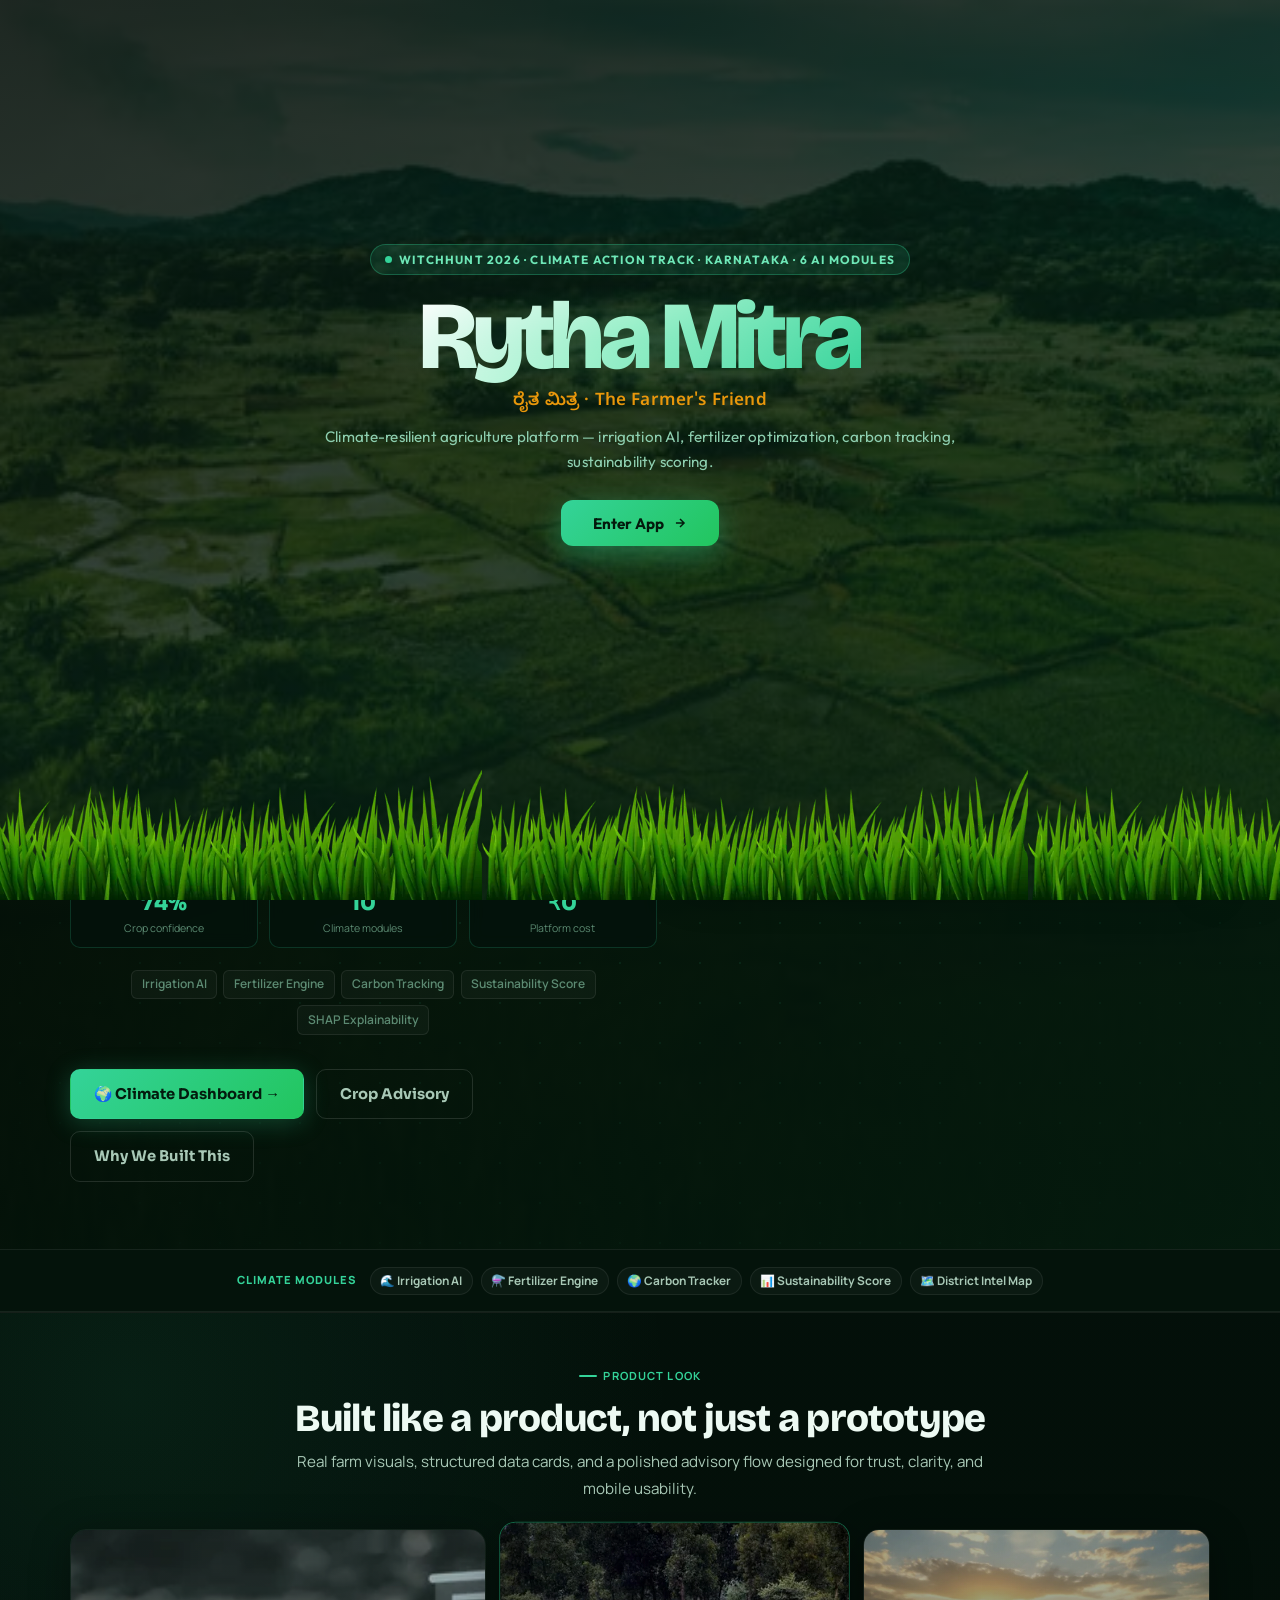
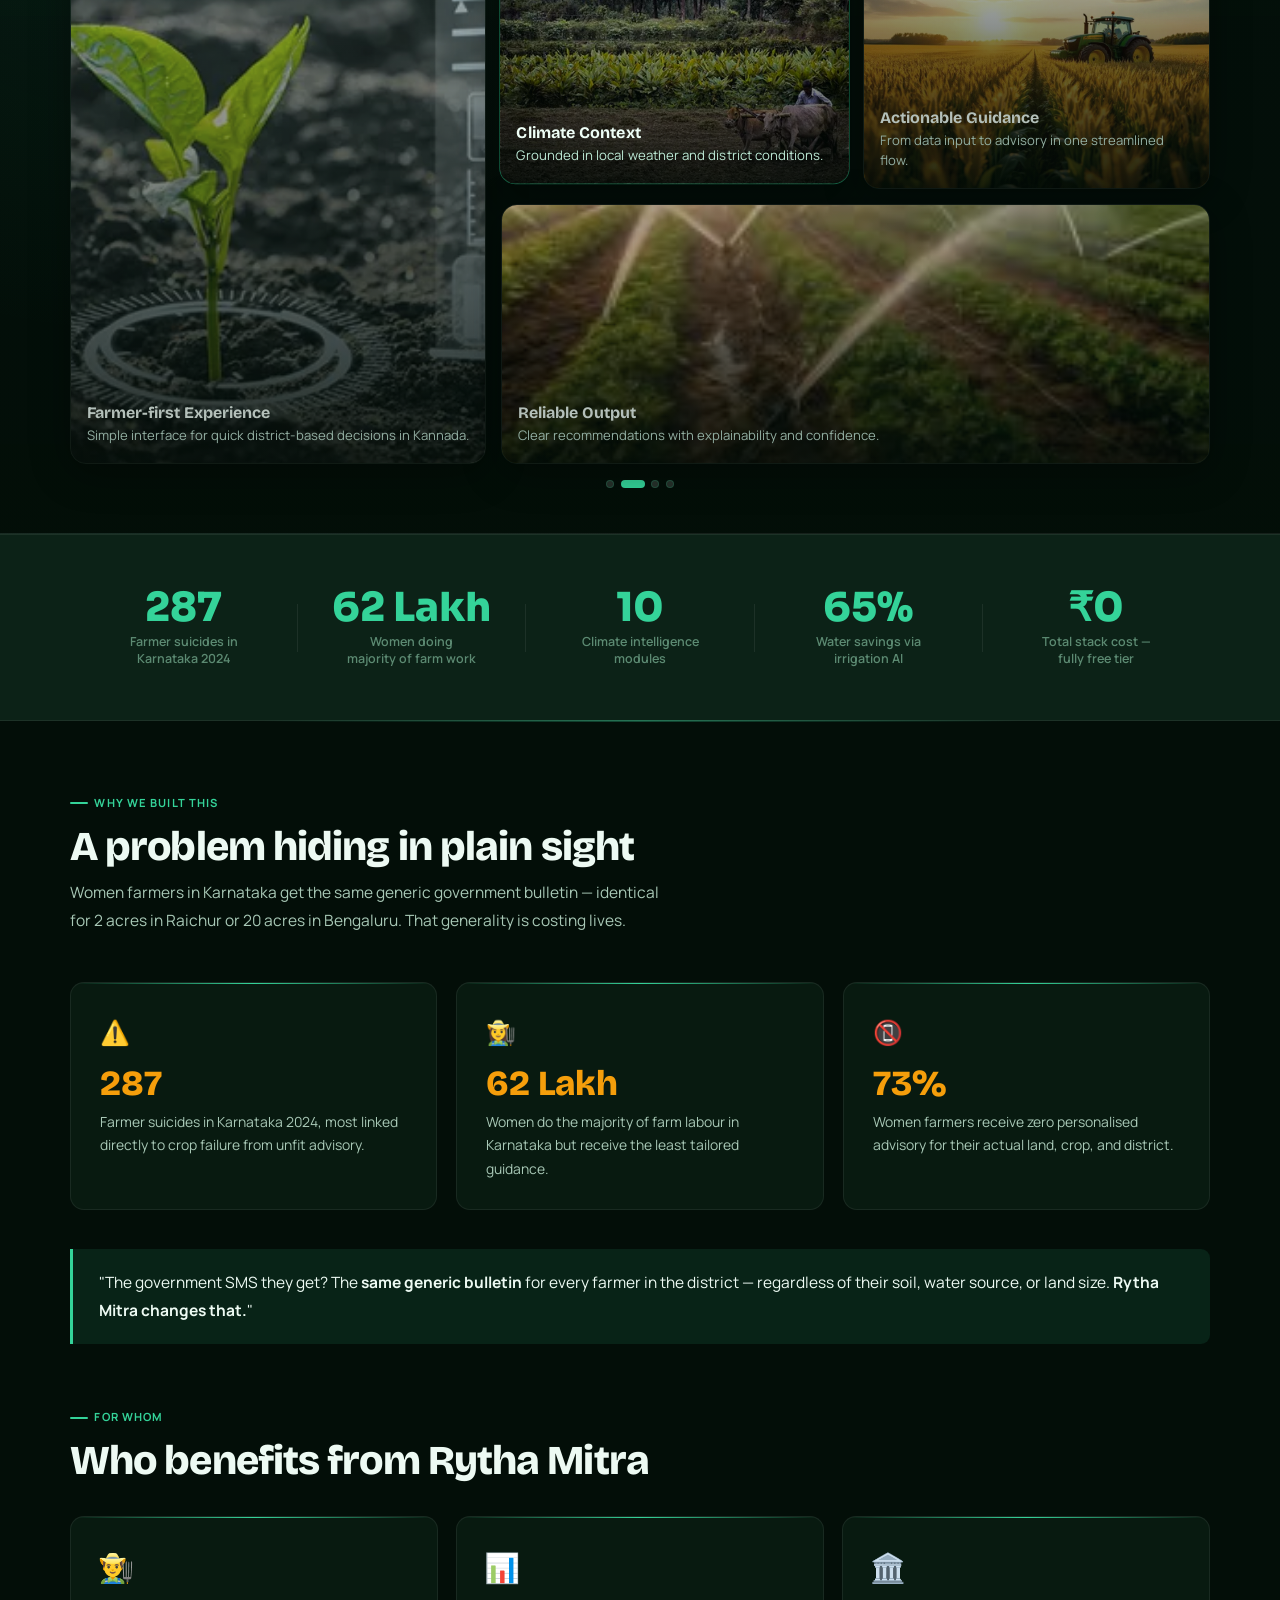
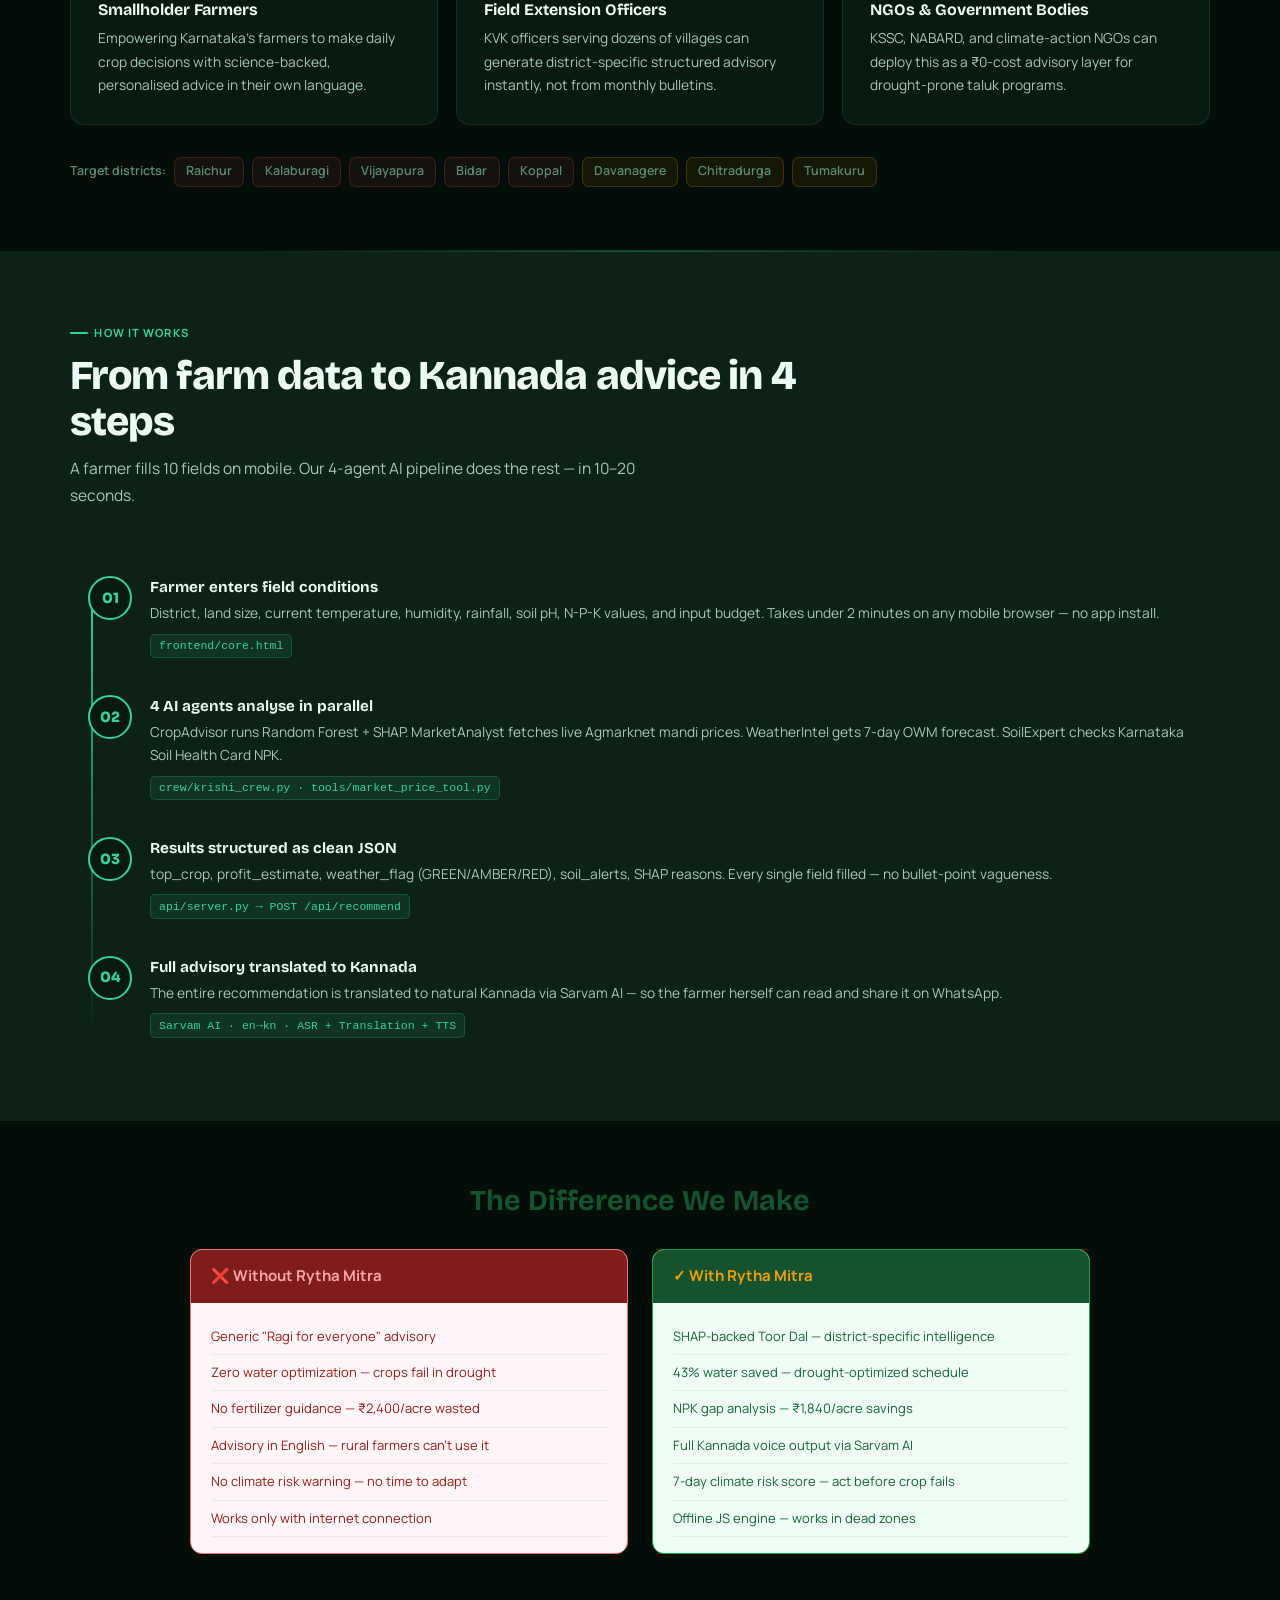
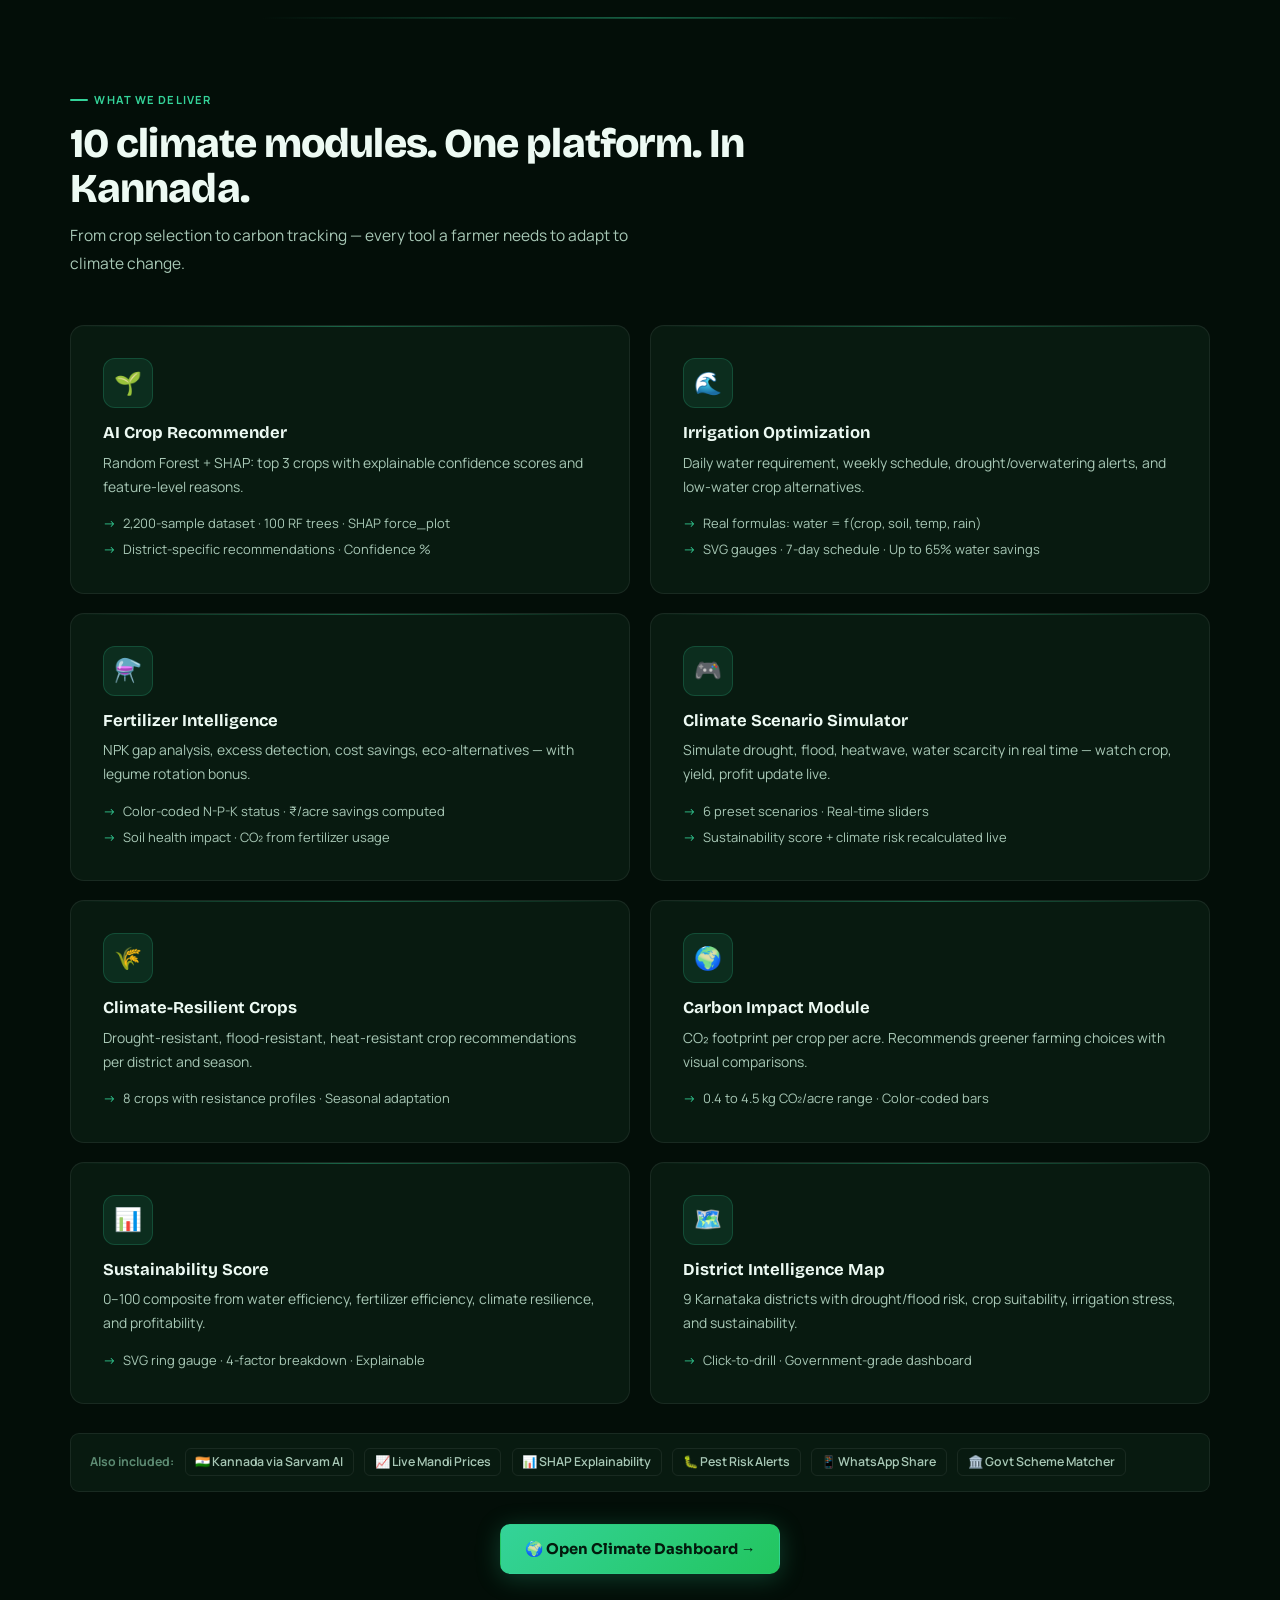
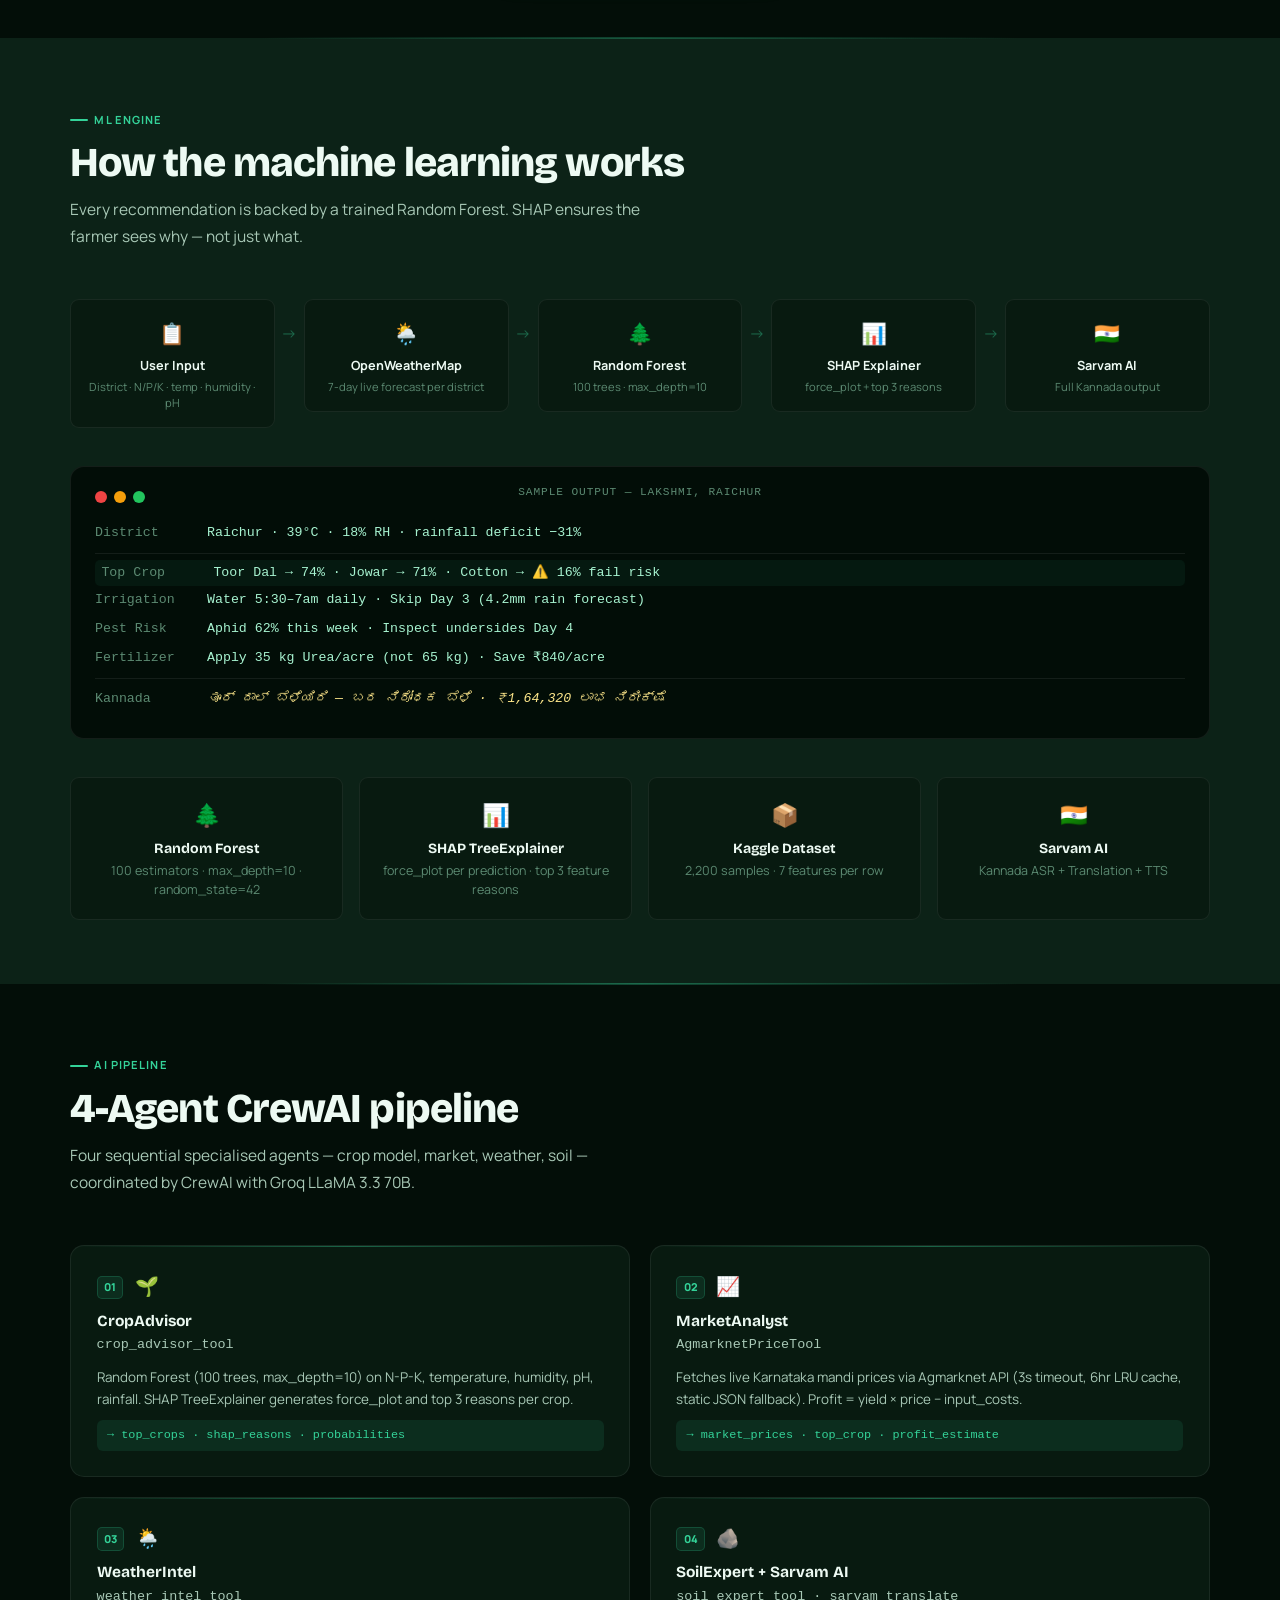
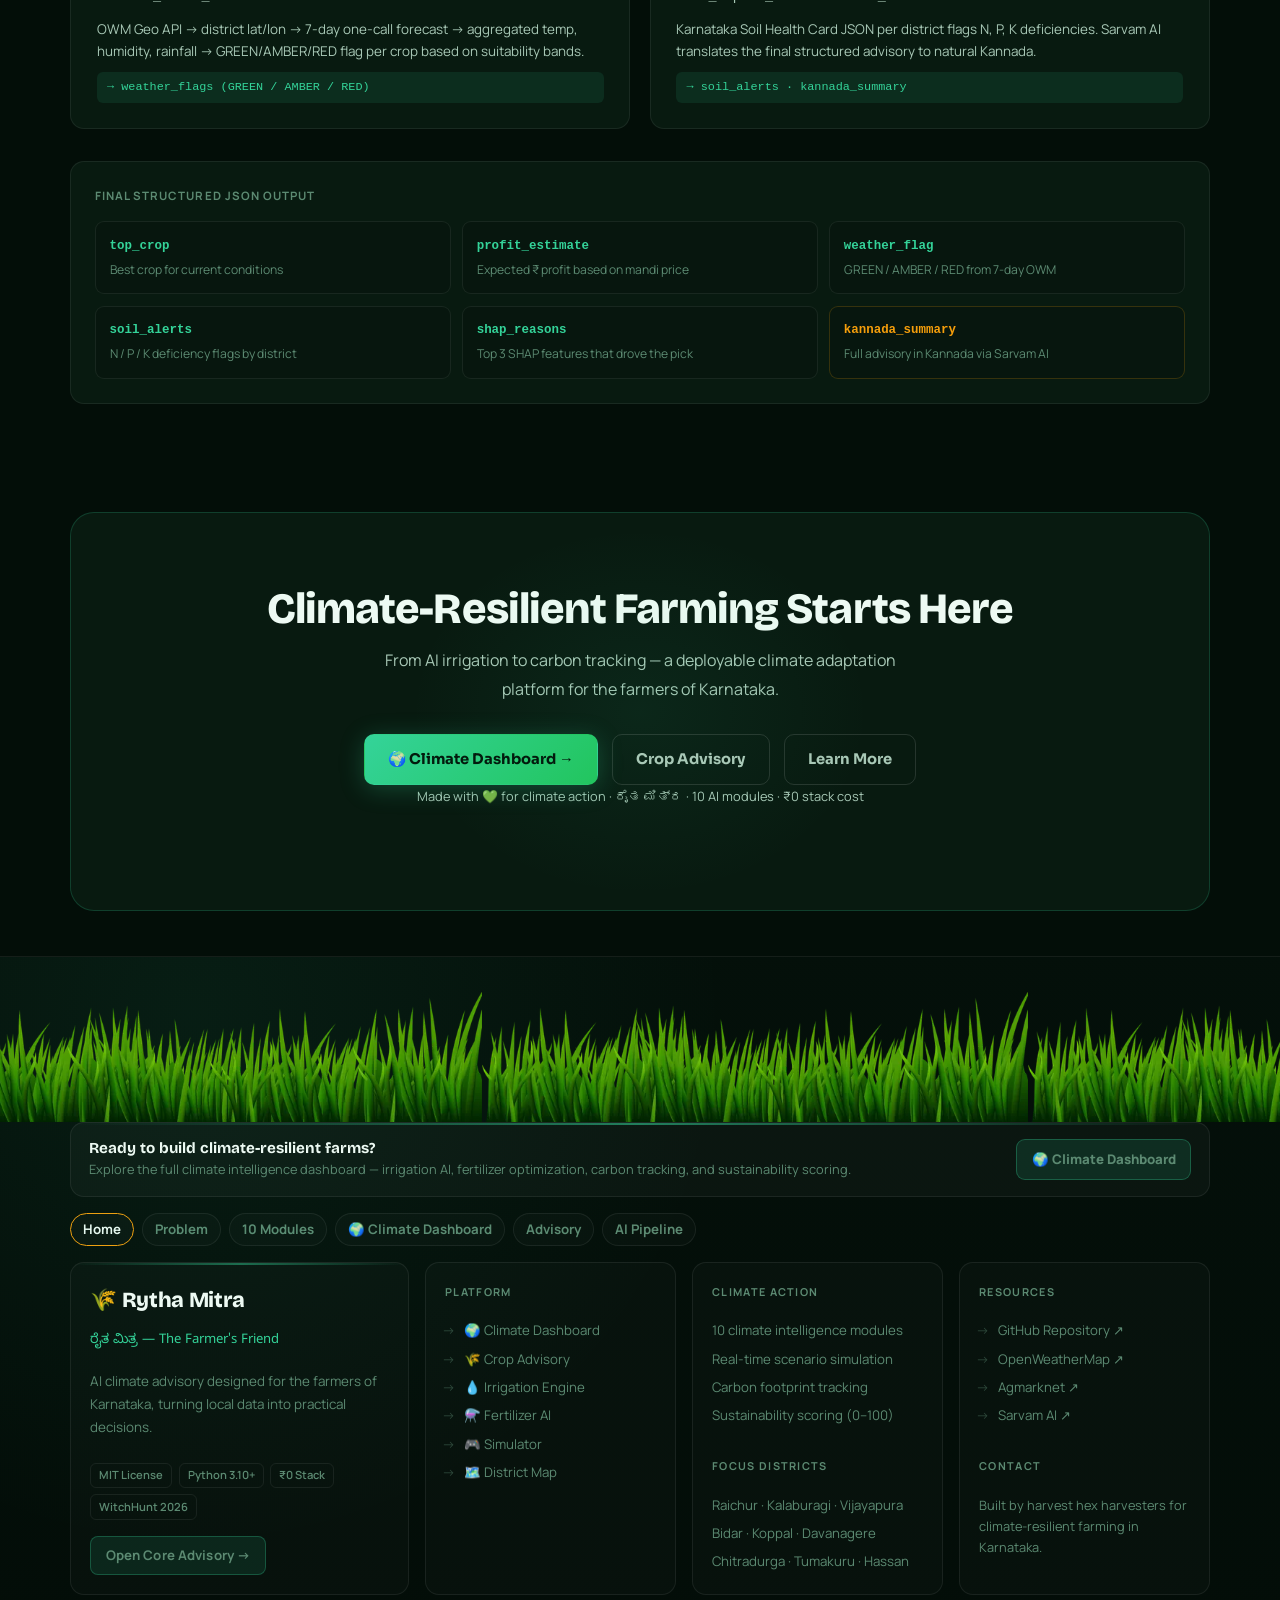
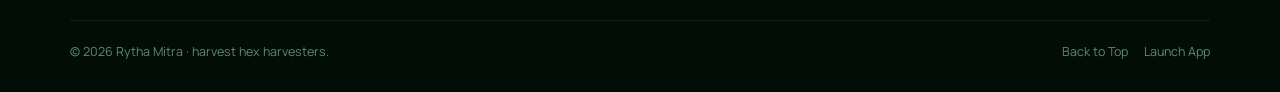
==== commit aad2ab99: "UI: Neutralized gender-specific references for inclusive agricultural support" ====
--- a/frontend/index.html
+++ b/frontend/index.html
@@ -3,8 +3,8 @@
 <head>
   <meta charset="UTF-8">
   <meta name="viewport" content="width=device-width, initial-scale=1.0">
-  <title>Rytha Mitra — ರೈತ ಮಿತ್ರ | AI Crop Advisor for Women Farmers of Karnataka</title>
-  <meta name="description" content="AI crop advisor for 62 lakh women farmers of Karnataka. Personalised Kannada recommendations powered by CrewAI, Groq, SHAP and Sarvam AI.">
+  <title>Rytha Mitra — ರೈತ ಮಿತ್ರ | AI Crop Advisor for Karnataka Farmers</title>
+  <meta name="description" content="AI crop advisor for the farmers of Karnataka. Personalised Kannada recommendations powered by CrewAI, Groq, SHAP and Sarvam AI.">
   <link rel="preconnect" href="https://fonts.googleapis.com">
   <link rel="preconnect" href="https://fonts.gstatic.com" crossorigin>
   <link href="https://fonts.googleapis.com/css2?family=Bricolage+Grotesque:wght@500;600;700;800&family=Noto+Sans+Kannada:wght@400;500;600;700&family=Outfit:wght@400;500;600;700;800&family=Sora:wght@400;600;700;800&family=Manrope:wght@400;500;600;700;800&display=swap" rel="stylesheet">
@@ -89,7 +89,7 @@
   <div class="hero-wrap container">
     <div class="hero-center">
       <div class="hero-copy-col">
-        <div class="h-badge"><span class="h-bdot"></span>Climate Action · Built for 62 lakh women farmers in Karnataka</div>
+        <div class="h-badge"><span class="h-bdot"></span>Climate Action · Built for the farmers of Karnataka</div>
         <h1 class="hero-title rv d1">
           Climate-resilient farming<br>
           in <span class="t-gold">Kannada</span>,<br>
@@ -277,7 +277,7 @@
       <h2>Who benefits from Rytha Mitra</h2>
     </div>
     <div class="whom-grid">
-      <div class="wc rv d1"><div class="wc-ico">👩‍🌾</div><h3>Women Smallholder Farmers</h3><p>62 lakh women in Karnataka making daily crop decisions without science-backed, personalised advice in their own language.</p></div>
+      <div class="wc rv d1"><div class="wc-ico">👨‍🌾</div><h3>Smallholder Farmers</h3><p>Empowering Karnataka's farmers to make daily crop decisions with science-backed, personalised advice in their own language.</p></div>
       <div class="wc rv d2"><div class="wc-ico">📊</div><h3>Field Extension Officers</h3><p>KVK officers serving dozens of villages can generate district-specific structured advisory instantly, not from monthly bulletins.</p></div>
       <div class="wc rv d3"><div class="wc-ico">🏛️</div><h3>NGOs & Government Bodies</h3><p>KSSC, NABARD, and climate-action NGOs can deploy this as a ₹0-cost advisory layer for drought-prone taluk programs.</p></div>
     </div>
@@ -489,7 +489,7 @@
     <div class="cta-box rv">
       <div class="cta-glow"></div>
       <h2>Climate-Resilient Farming Starts Here</h2>
-      <p>From AI irrigation to carbon tracking — a deployable climate adaptation platform for 62 lakh women farmers of Karnataka.</p>
+      <p>From AI irrigation to carbon tracking — a deployable climate adaptation platform for the farmers of Karnataka.</p>
       <div class="cta-btns">
         <a href="climate.html" class="btn btn-green">🌍 Climate Dashboard →</a>
         <a href="core.html" class="btn btn-out">Crop Advisory</a>
@@ -530,7 +530,7 @@
       <div class="foot-col foot-brand">
         <div class="foot-logo">🌾 Rytha Mitra</div>
         <div class="foot-kn">ರೈತ ಮಿತ್ರ — The Farmer's Friend</div>
-        <p class="foot-desc">AI climate advisory designed for women farmers of Karnataka, turning local data into practical decisions.</p>
+        <p class="foot-desc">AI climate advisory designed for the farmers of Karnataka, turning local data into practical decisions.</p>
         <div class="foot-pills">
           <span class="fp">MIT License</span>
           <span class="fp">Python 3.10+</span>
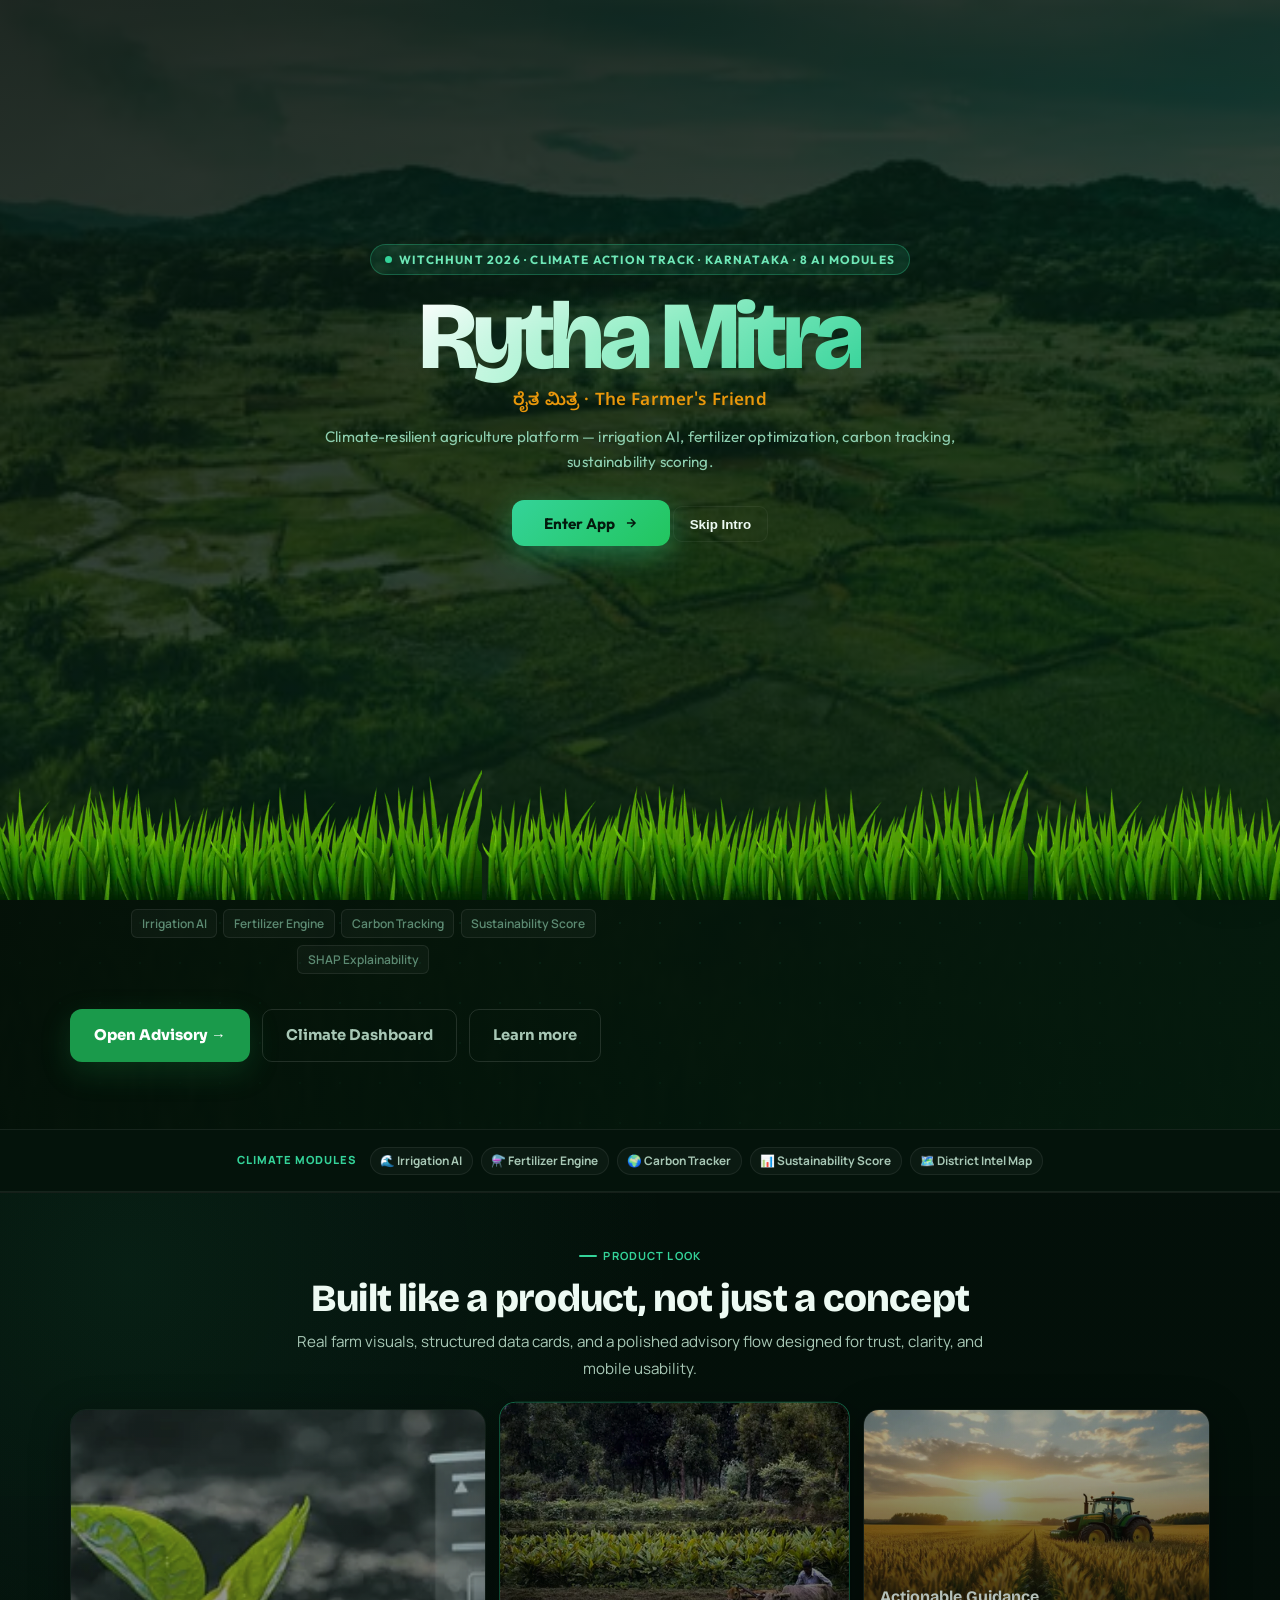
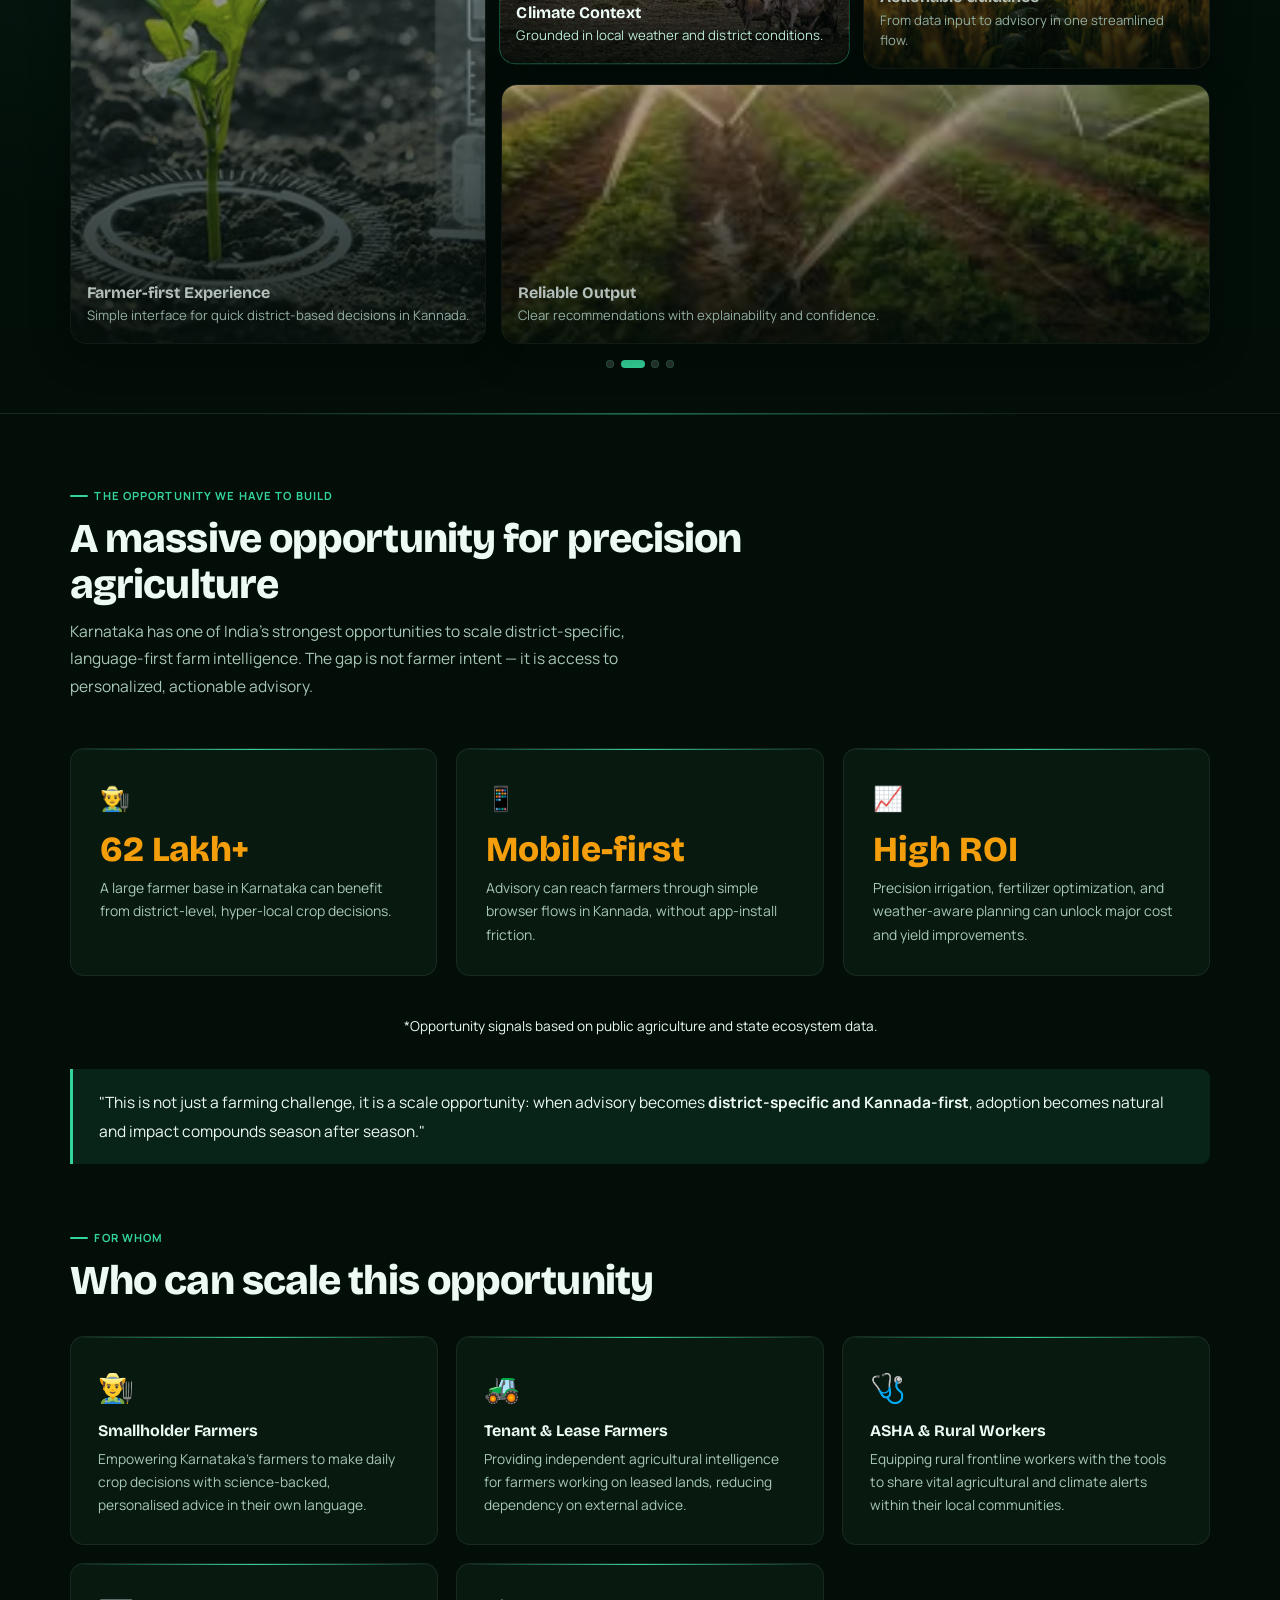
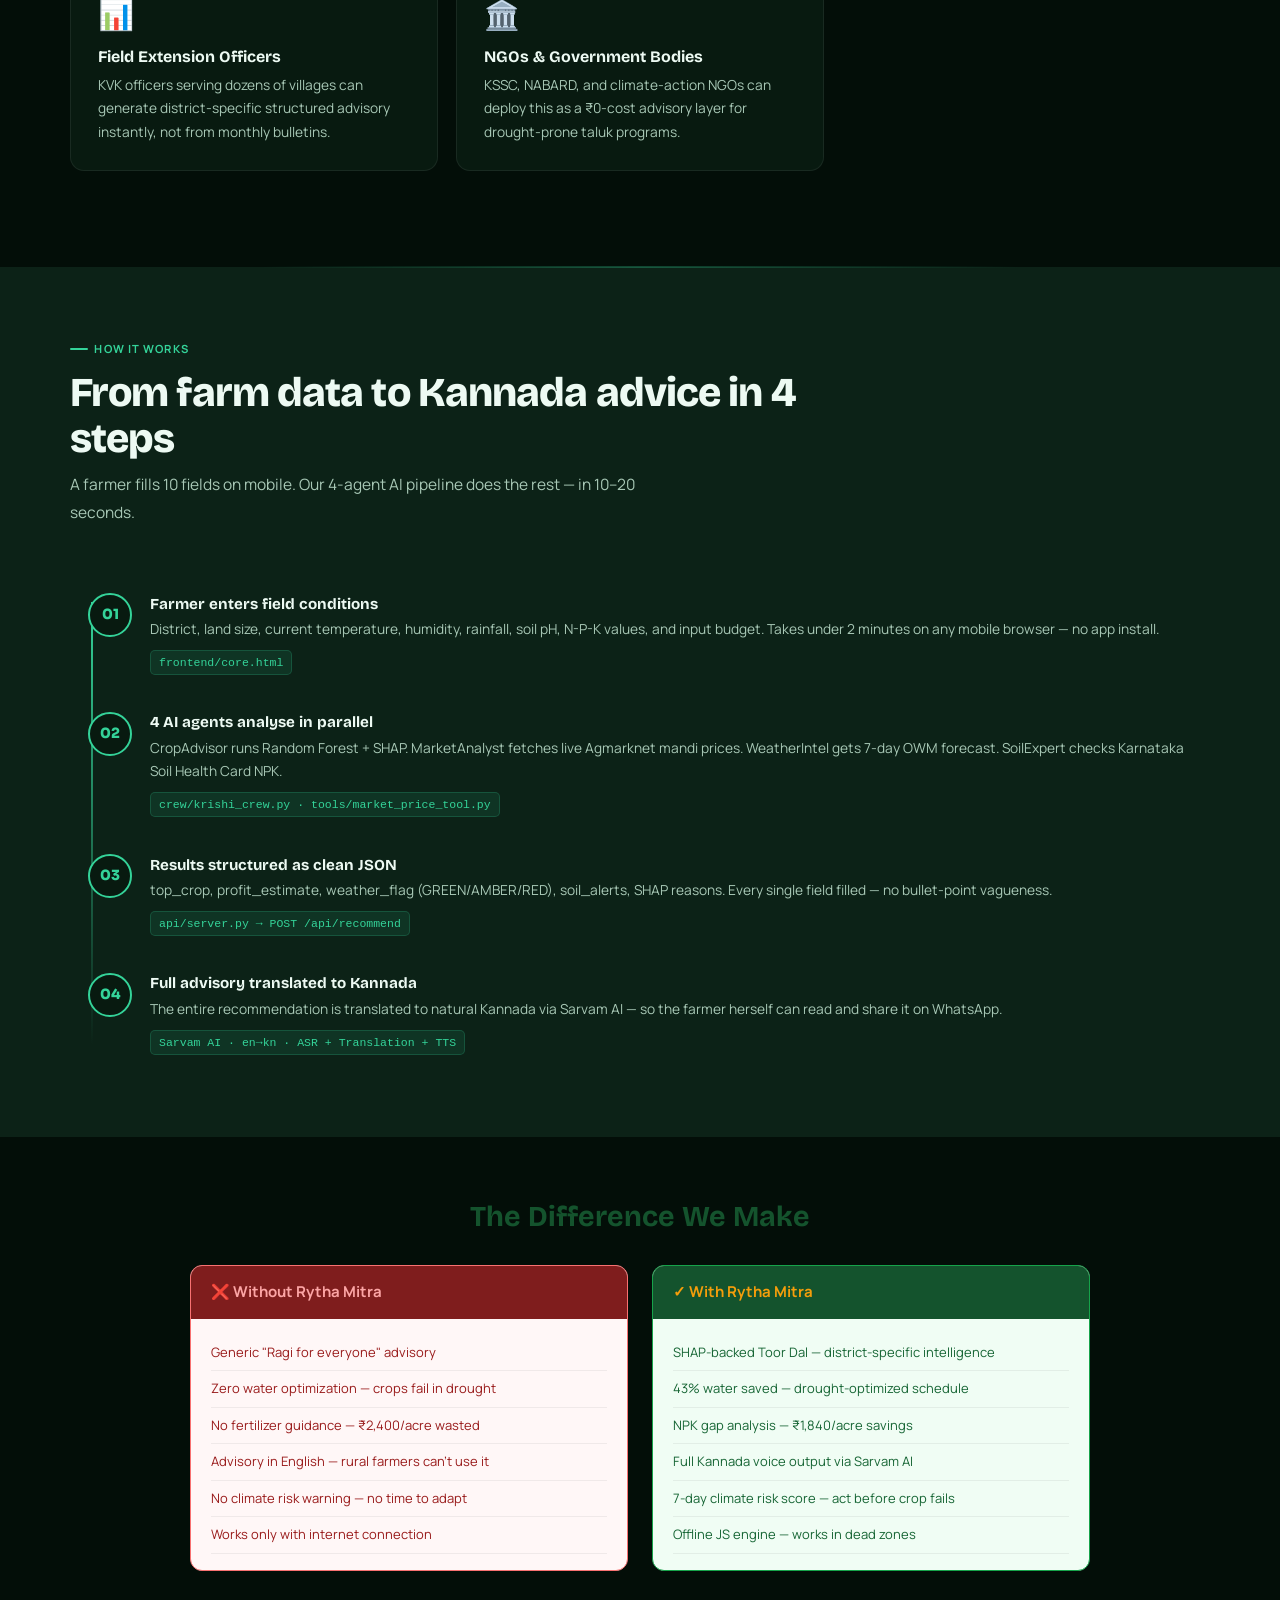
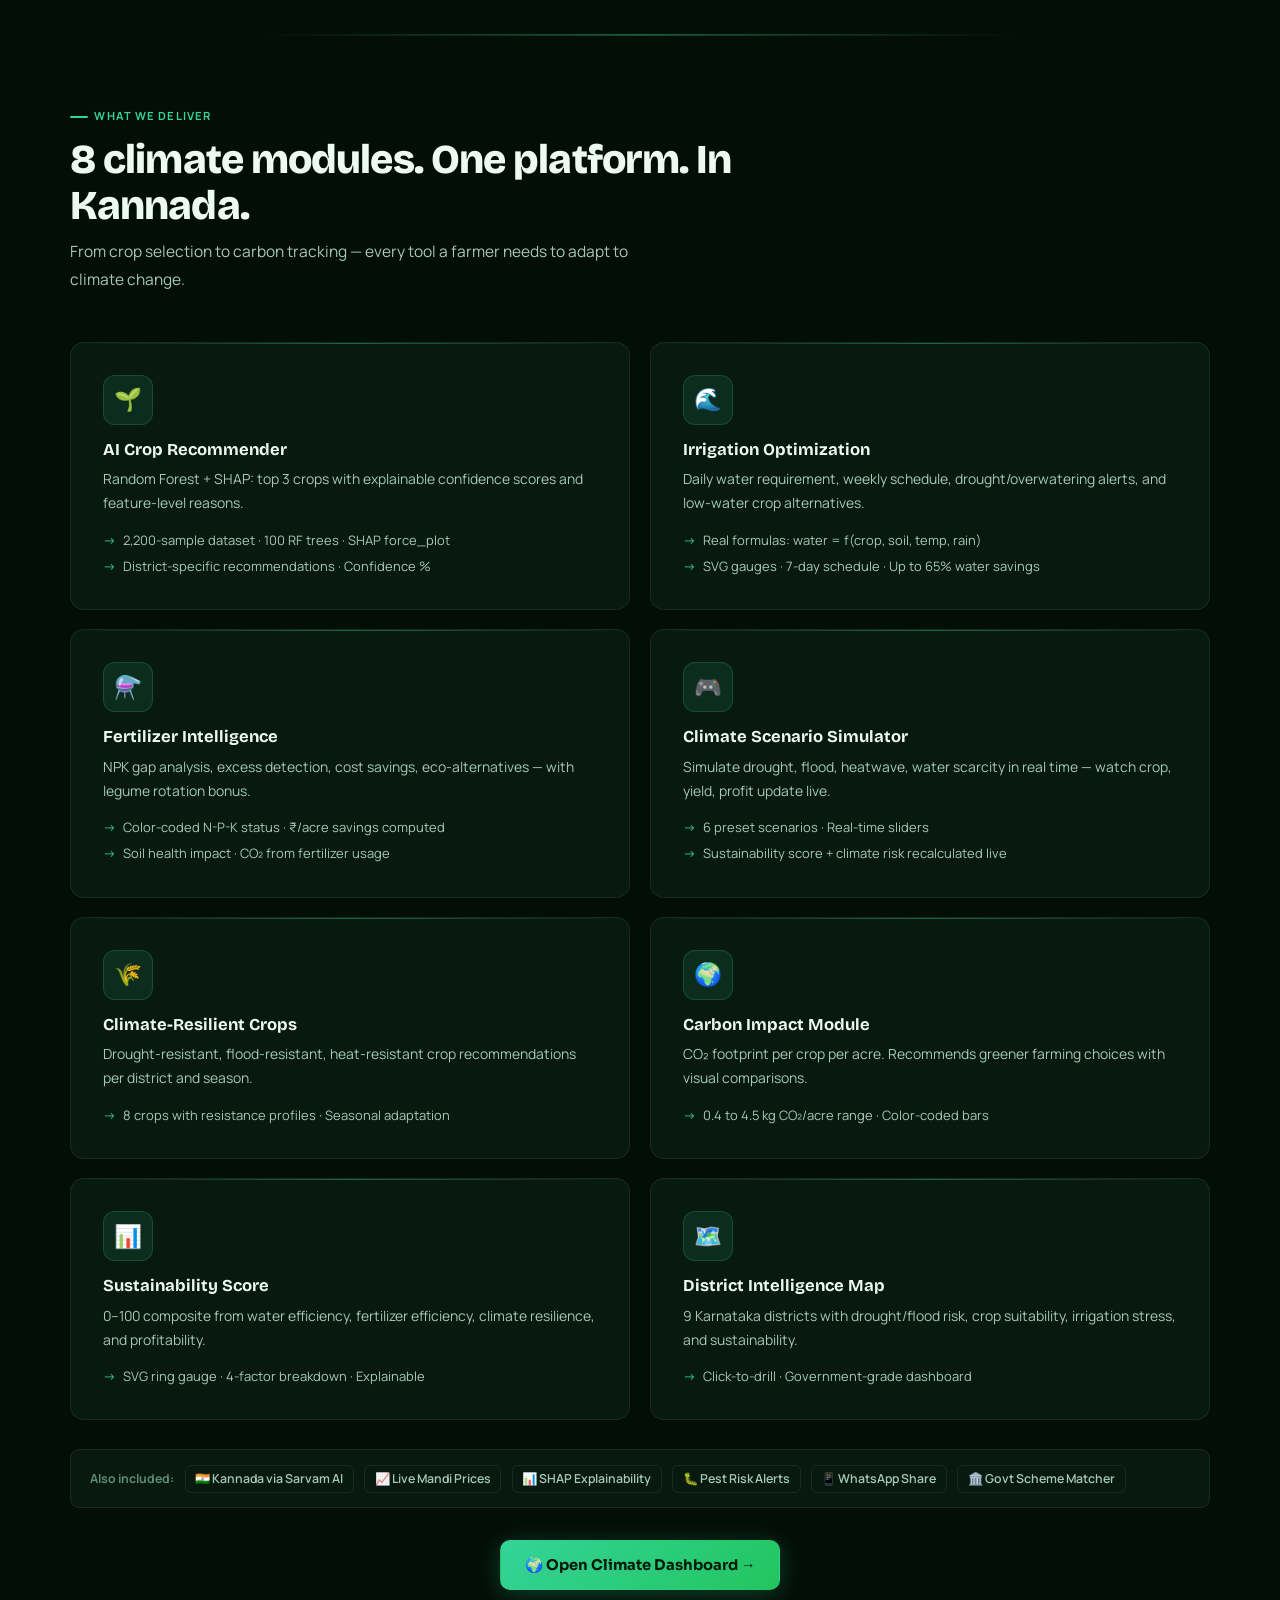
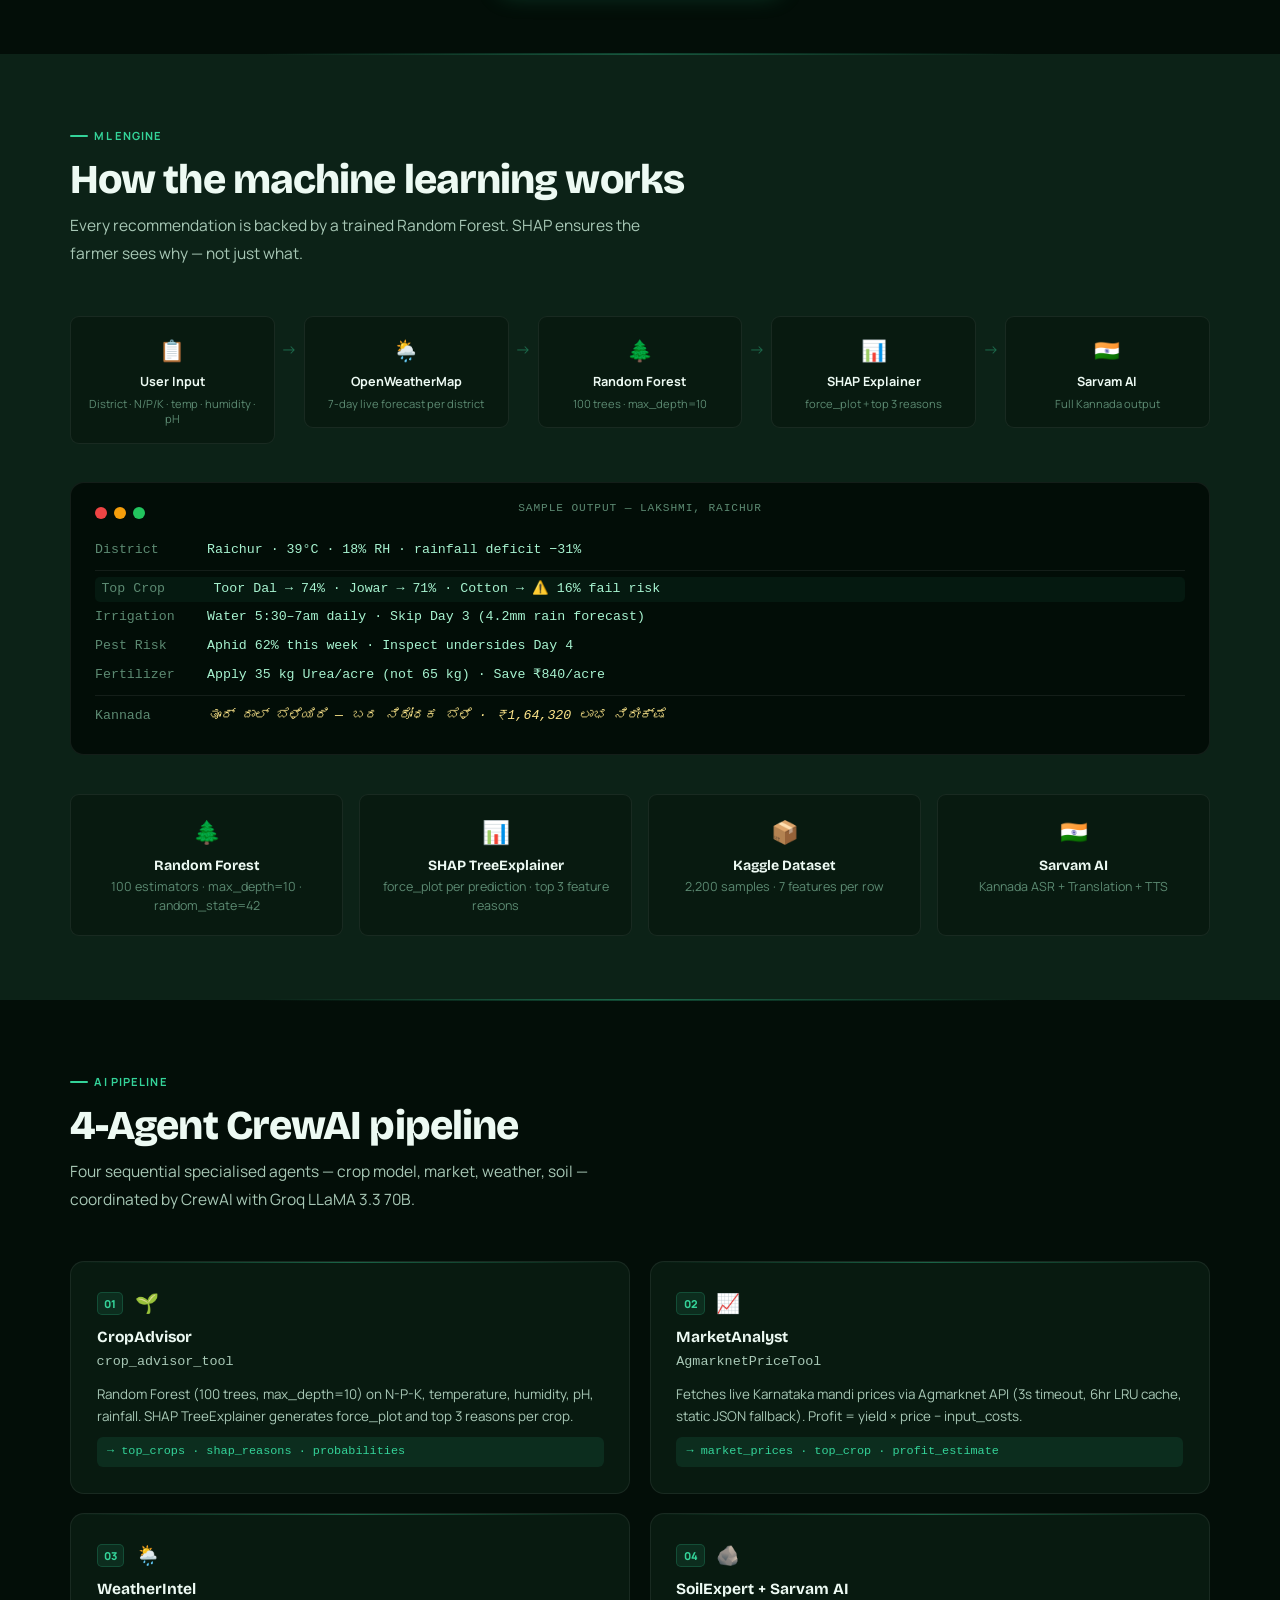
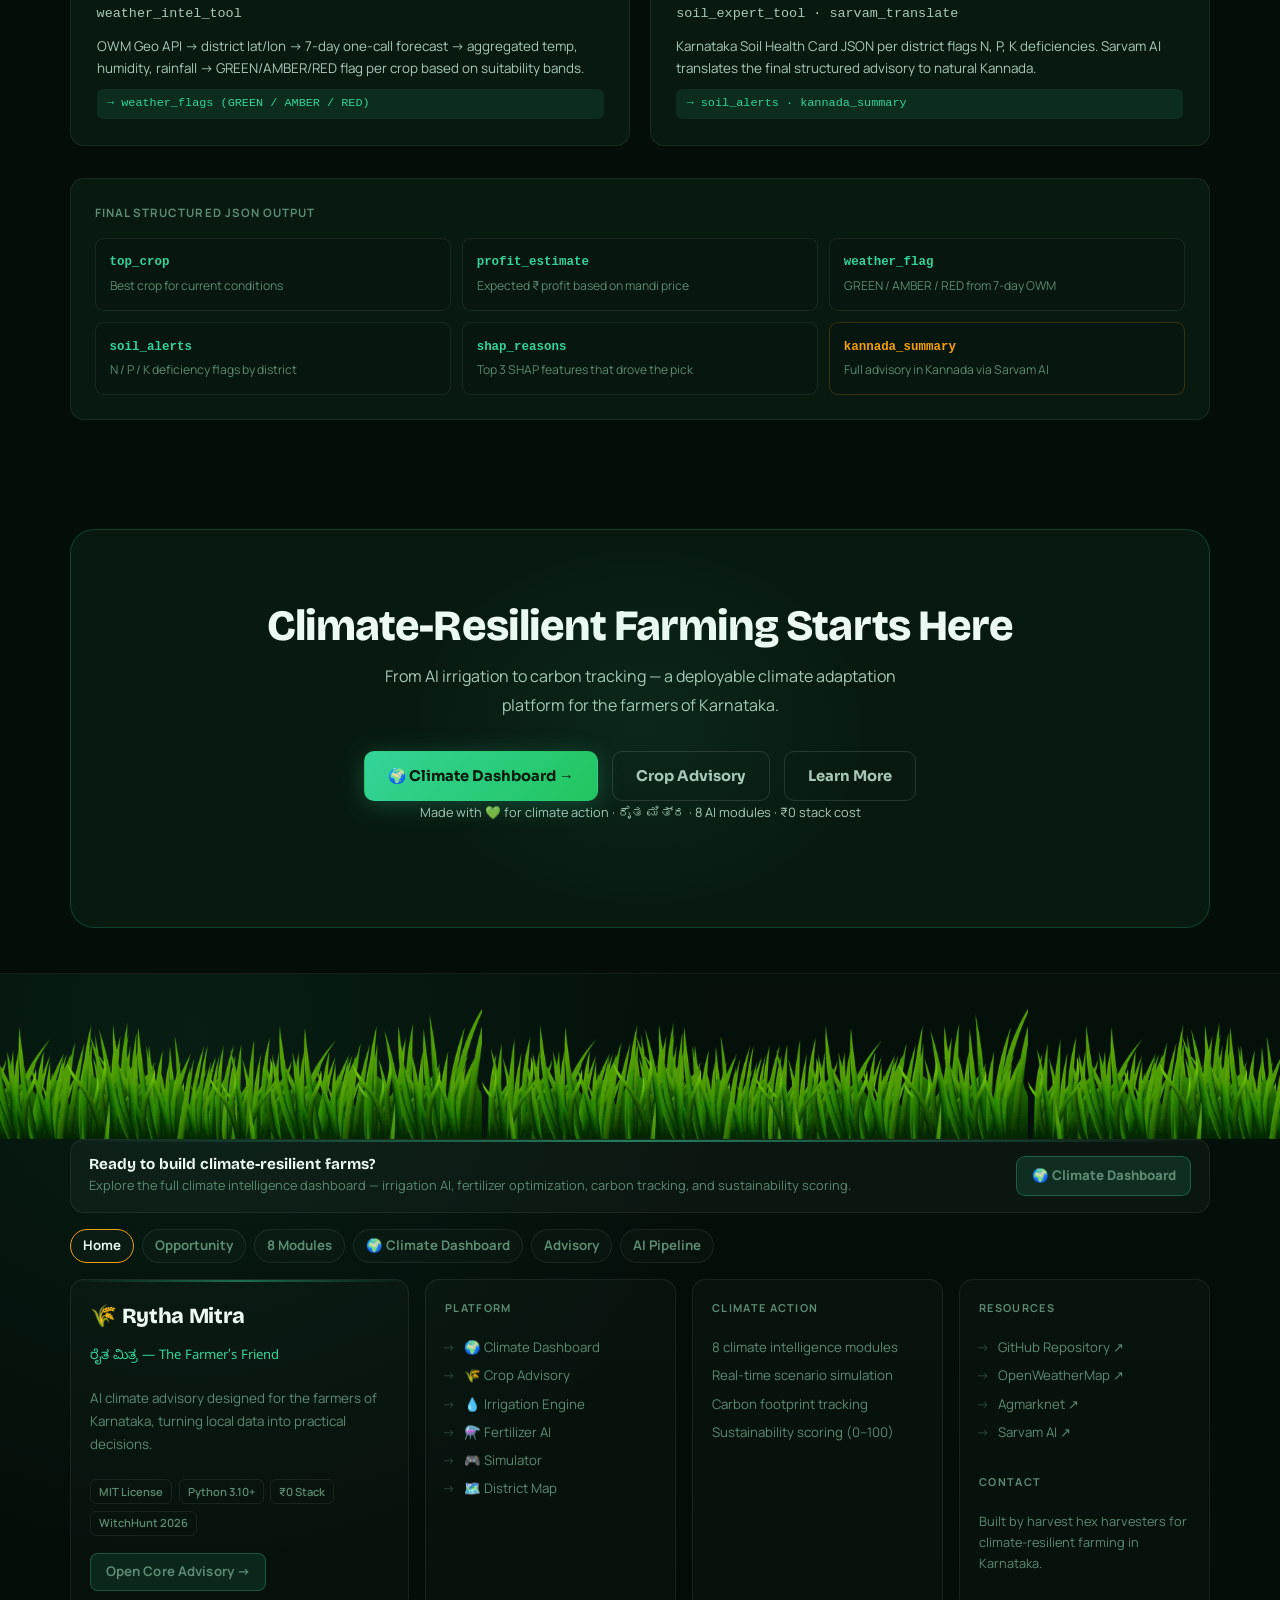
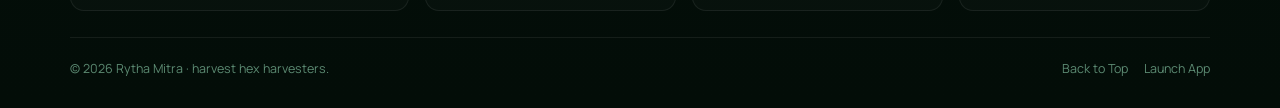
==== commit 6690bf38: "feat: Final production polish - inclusive copy, module sync, and critical UX fixes" ====
--- a/frontend/index.html
+++ b/frontend/index.html
@@ -20,6 +20,7 @@
   </script>
 </head>
 <body>
+  <a class="skip-link" href="#home">Skip to content</a>
 
 <!-- ════════════════════════════════════════════════
      SPLASH SCREEN
@@ -32,16 +33,18 @@
 
   <!-- Centered content -->
   <div class="sp-body">
-    <div class="sp-eyebrow"><span class="sp-dot"></span>WitchHunt 2026 · Climate Action Track · Karnataka · 6 AI Modules</div>
+    <div class="sp-eyebrow"><span class="sp-dot"></span>WitchHunt 2026 · Climate Action Track · Karnataka · 8 AI Modules</div>
     <div class="sp-title-wrap">
       <h1 class="sp-title">Rytha Mitra</h1>
     </div>
     <p class="sp-kn">ರೈತ ಮಿತ್ರ · The Farmer's Friend</p>
     <p class="sp-tag">Climate-resilient agriculture platform — irrigation AI, fertilizer optimization, carbon tracking, sustainability scoring.</p>
-    <button class="sp-enter" id="spEnter">
-      Enter App
-      <svg width="14" height="14" viewBox="0 0 24 24" fill="none" stroke="currentColor" stroke-width="2.5"><path d="M5 12h14M12 5l7 7-7 7"/></svg>
-    </button>
+    <div class="sp-ctr-actions">
+      <button class="sp-enter" id="spEnter">Enter App
+        <svg width="14" height="14" viewBox="0 0 24 24" fill="none" stroke="currentColor" stroke-width="2.5"><path d="M5 12h14M12 5l7 7-7 7"/></svg>
+      </button>
+      <button class="sp-skip" id="spSkip">Skip Intro</button>
+    </div>
   </div>
 
   <!-- Full-width grass — CSS ::before handles all the tiling -->
@@ -49,20 +52,20 @@
 </div>
 
 <!-- Theme toggle -->
-<button class="theme-btn" id="themeBtn" aria-label="Toggle theme">🌙</button>
+<button class="theme-btn" id="themeBtn" aria-label="Toggle theme" aria-pressed="false">🌙</button>
 
 <!-- ════════════════════════════════════════════════
      NAVBAR
 ════════════════════════════════════════════════ -->
-<nav class="navbar" id="navbar">
+<nav class="navbar" id="navbar" role="navigation" aria-label="Main navigation">
   <div class="container nav-inner">
     <a href="#home" class="brand">
       <span class="brand-emoji">🌾</span>
       <span>Rytha Mitra</span>
       <span class="brand-kn">ರೈತ ಮಿತ್ರ</span>
     </a>
-    <div class="nav-links" id="navLinks">
-      <a href="#why">Why Built</a>
+    <div class="nav-links" id="navLinks" aria-hidden="false">
+      <a href="#why">Opportunity</a>
       <a href="#howworks">How It Works</a>
       <a href="#features">Features</a>
       <a href="#agents">AI Agents</a>
@@ -70,7 +73,7 @@
       <a href="core.html" class="nav-cta">Open App →</a>
     </div>
     <a href="core.html" class="nav-float-cta" id="navFloatCta">Open Advisory</a>
-    <button class="nav-ham" id="navHam" aria-label="Menu">
+    <button class="nav-ham" id="navHam" aria-label="Menu" aria-expanded="false" aria-controls="navLinks">
       <span></span><span></span><span></span>
     </button>
   </div>
@@ -92,18 +95,17 @@
         <div class="h-badge"><span class="h-bdot"></span>Climate Action · Built for the farmers of Karnataka</div>
         <h1 class="hero-title rv d1">
           Climate-resilient farming<br>
-          in <span class="t-gold">Kannada</span>,<br>
+          in <span class="t-gold">Karnataka</span>,<br>
           <span class="t-mint">AI-powered and actionable</span>.
         </h1>
         <p class="hero-desc rv d2">
-          A complete climate adaptation platform — irrigation optimization, fertilizer intelligence,
-          carbon tracking, and sustainability scoring for daily farm decisions.
+          Actionable, district-focused crop advice in Kannada — faster farm decisions.
         </p>
         <!-- IMPACT COUNTERS -->
         <div class="impact-counters" id="impactCounters">
           <div class="ic-stat">
             <div class="ic-num" data-target="6200000" data-prefix="" data-suffix="+">0</div>
-            <div class="ic-label">Women farmers targeted</div>
+            <div class="ic-label">Farmers supported</div>
           </div>
           <div class="ic-div"></div>
           <div class="ic-stat">
@@ -112,7 +114,7 @@
           </div>
           <div class="ic-div"></div>
           <div class="ic-stat">
-            <div class="ic-num" data-target="10" data-prefix="" data-suffix="">0</div>
+            <div class="ic-num" data-target="8" data-prefix="" data-suffix="">0</div>
             <div class="ic-label">Climate AI modules</div>
           </div>
           <div class="ic-div"></div>
@@ -123,7 +125,7 @@
         </div>
         <div class="hero-mini-stats rv d3">
           <div class="hms"><span class="hms-n">74%</span><span class="hms-l">Crop confidence</span></div>
-          <div class="hms"><span class="hms-n">10</span><span class="hms-l">Climate modules</span></div>
+          <div class="hms"><span class="hms-n">8</span><span class="hms-l">Climate modules</span></div>
           <div class="hms"><span class="hms-n">₹0</span><span class="hms-l">Platform cost</span></div>
         </div>
         <div class="h-tags rv d3">
@@ -135,9 +137,9 @@
         </div>
 
         <div class="h-actions rv d4">
-          <a href="climate.html" class="btn btn-green">🌍 Climate Dashboard →</a>
-          <a href="core.html" class="btn btn-out">Crop Advisory</a>
-          <a href="#why" class="btn btn-out">Why We Built This</a>
+          <a href="core.html" id="primaryCta" class="btn btn-primary" style="background:#1a9a4b;color:#fff;border:none;">Open Advisory →</a>
+          <a href="climate.html" class="btn btn-out">Climate Dashboard</a>
+          <a href="#why" class="btn btn-out">Learn more</a>
         </div>
       </div>
 
@@ -189,7 +191,7 @@
   <div class="container">
     <div class="pl-head rv">
       <div class="sec-label">Product Look</div>
-      <h2>Built like a product, not just a prototype</h2>
+      <h2>Built like a product, not just a concept  </h2>
       <p>Real farm visuals, structured data cards, and a polished advisory flow designed for trust, clarity, and mobile usability.</p>
     </div>
 
@@ -232,66 +234,40 @@
 </section>
 
 <!-- ════════════════════════════════════════════════
-     METRICS
-════════════════════════════════════════════════ -->
-<div class="metrics">
-  <div class="container">
-    <div class="metrics-inner">
-      <div class="m-item"><span class="m-num" data-target="287">0</span><span class="m-lbl">Farmer suicides in Karnataka 2024</span></div>
-      <div class="m-div"></div>
-      <div class="m-item"><span class="m-num" data-target="62" data-suffix=" Lakh">0</span><span class="m-lbl">Women doing majority of farm work</span></div>
-      <div class="m-div"></div>
-      <div class="m-item"><span class="m-num" data-target="10">0</span><span class="m-lbl">Climate intelligence modules</span></div>
-      <div class="m-div"></div>
-      <div class="m-item"><span class="m-num" data-target="65" data-suffix="%">0</span><span class="m-lbl">Water savings via irrigation AI</span></div>
-      <div class="m-div"></div>
-      <div class="m-item"><span class="m-num">₹0</span><span class="m-lbl">Total stack cost — fully free tier</span></div>
-    </div>
-  </div>
-</div>
-
-<!-- ════════════════════════════════════════════════
      WHY WE BUILT
 ════════════════════════════════════════════════ -->
 <section class="section" id="why">
   <div class="container">
     <div class="sec-head rv">
-      <div class="sec-label">Why We Built This</div>
-      <h2>A problem hiding in plain sight</h2>
-      <p>Women farmers in Karnataka get the same generic government bulletin — identical for 2 acres in Raichur or 20 acres in Bengaluru. That generality is costing lives.</p>
+      <div class="sec-label">The Opportunity We Have to Build</div>
+      <h2>A massive opportunity for precision agriculture</h2>
+      <p>Karnataka has one of India’s strongest opportunities to scale district-specific, language-first farm intelligence. The gap is not farmer intent — it is access to personalized, actionable advisory.</p>
     </div>
 
     <div class="stats-3">
-      <div class="sc rv d1"><div class="sc-icon">⚠️</div><h3>287</h3><p>Farmer suicides in Karnataka 2024, most linked directly to crop failure from unfit advisory.</p></div>
-      <div class="sc rv d2"><div class="sc-icon">👩‍🌾</div><h3>62 Lakh</h3><p>Women do the majority of farm labour in Karnataka but receive the least tailored guidance.</p></div>
-      <div class="sc rv d3"><div class="sc-icon">📵</div><h3>73%</h3><p>Women farmers receive zero personalised advisory for their actual land, crop, and district.</p></div>
-    </div>
-
-    <div class="quote-box rv">
-      <p>"The government SMS they get? The <strong>same generic bulletin</strong> for every farmer in the district — regardless of their soil, water source, or land size. <strong>Rytha Mitra changes that.</strong>"</p>
+      <div class="sc rv d1"><div class="sc-icon">👨‍🌾</div><h3>62 Lakh+</h3><p>A large farmer base in Karnataka can benefit from district-level, hyper-local crop decisions.</p></div>
+      <div class="sc rv d2"><div class="sc-icon">📱</div><h3>Mobile-first</h3><p>Advisory can reach farmers through simple browser flows in Kannada, without app-install friction.</p></div>
+      <div class="sc rv d3"><div class="sc-icon">📈</div><h3>High ROI</h3><p>Precision irrigation, fertilizer optimization, and weather-aware planning can unlock major cost and yield improvements.</p></div>
+    </div>
+    <div class="rv" style="text-align: center; margin-top: 1rem; font-size: 0.85rem; color: var(--text-muted);">
+      *Opportunity signals based on public agriculture and state ecosystem data.
+    </div>
+
+    <div class="quote-box rv" style="margin-top: 2rem;">
+      <p>"This is not just a farming challenge, it is a scale opportunity: when advisory becomes <strong>district-specific and Kannada-first</strong>, adoption becomes natural and impact compounds season after season."</p>
     </div>
 
     <!-- For Whom -->
     <div class="sec-head rv" style="margin-top:3.5rem;margin-bottom:2rem">
       <div class="sec-label">For Whom</div>
-      <h2>Who benefits from Rytha Mitra</h2>
+      <h2>Who can scale this opportunity</h2>
     </div>
     <div class="whom-grid">
       <div class="wc rv d1"><div class="wc-ico">👨‍🌾</div><h3>Smallholder Farmers</h3><p>Empowering Karnataka's farmers to make daily crop decisions with science-backed, personalised advice in their own language.</p></div>
-      <div class="wc rv d2"><div class="wc-ico">📊</div><h3>Field Extension Officers</h3><p>KVK officers serving dozens of villages can generate district-specific structured advisory instantly, not from monthly bulletins.</p></div>
-      <div class="wc rv d3"><div class="wc-ico">🏛️</div><h3>NGOs & Government Bodies</h3><p>KSSC, NABARD, and climate-action NGOs can deploy this as a ₹0-cost advisory layer for drought-prone taluk programs.</p></div>
-    </div>
-
-    <div class="chips rv">
-      <span>Target districts:</span>
-      <span class="chip chip-r">Raichur</span>
-      <span class="chip chip-r">Kalaburagi</span>
-      <span class="chip chip-r">Vijayapura</span>
-      <span class="chip chip-r">Bidar</span>
-      <span class="chip chip-r">Koppal</span>
-      <span class="chip chip-y">Davanagere</span>
-      <span class="chip chip-y">Chitradurga</span>
-      <span class="chip chip-y">Tumakuru</span>
+      <div class="wc rv d2"><div class="wc-ico">🚜</div><h3>Tenant & Lease Farmers</h3><p>Providing independent agricultural intelligence for farmers working on leased lands, reducing dependency on external advice.</p></div>
+      <div class="wc rv d3"><div class="wc-ico">🩺</div><h3>ASHA & Rural Workers</h3><p>Equipping rural frontline workers with the tools to share vital agricultural and climate alerts within their local communities.</p></div>
+      <div class="wc rv d4"><div class="wc-ico">📊</div><h3>Field Extension Officers</h3><p>KVK officers serving dozens of villages can generate district-specific structured advisory instantly, not from monthly bulletins.</p></div>
+      <div class="wc rv d5"><div class="wc-ico">🏛️</div><h3>NGOs & Government Bodies</h3><p>KSSC, NABARD, and climate-action NGOs can deploy this as a ₹0-cost advisory layer for drought-prone taluk programs.</p></div>
     </div>
   </div>
 </section>
@@ -381,7 +357,7 @@
   <div class="container">
     <div class="sec-head rv">
       <div class="sec-label">What We Deliver</div>
-      <h2>10 climate modules. One platform. In Kannada.</h2>
+      <h2>8 climate modules. One platform. In Kannada.</h2>
       <p>From crop selection to carbon tracking — every tool a farmer needs to adapt to climate change.</p>
     </div>
     <div class="feat-grid">
@@ -495,7 +471,7 @@
         <a href="core.html" class="btn btn-out">Crop Advisory</a>
         <a href="#why" class="btn btn-out">Learn More</a>
       </div>
-      <p class="cta-note">Made with 💚 for climate action · ರೈತ ಮಿತ್ರ · 10 AI modules · ₹0 stack cost</p>
+      <p class="cta-note">Made with 💚 for climate action · ರೈತ ಮಿತ್ರ · 8 AI modules · ₹0 stack cost</p>
     </div>
   </div>
 </section>
@@ -519,8 +495,8 @@
 
     <div class="foot-tabs rv" id="footTabs" aria-label="Footer section tabs">
       <a href="#home" class="foot-tab is-active">Home</a>
-      <a href="#why" class="foot-tab">Problem</a>
-      <a href="#features" class="foot-tab">10 Modules</a>
+      <a href="#why" class="foot-tab">Opportunity</a>
+      <a href="#features" class="foot-tab">8 Modules</a>
       <a href="climate.html" class="foot-tab">🌍 Climate Dashboard</a>
       <a href="core.html" class="foot-tab">Advisory</a>
       <a href="#agents" class="foot-tab">AI Pipeline</a>
@@ -553,16 +529,10 @@
       <div class="foot-col">
         <h5>Climate Action</h5>
         <ul>
-          <li>10 climate intelligence modules</li>
+          <li>8 climate intelligence modules</li>
           <li>Real-time scenario simulation</li>
           <li>Carbon footprint tracking</li>
           <li>Sustainability scoring (0–100)</li>
-        </ul>
-        <h5 style="margin-top:1.3rem">Focus Districts</h5>
-        <ul>
-          <li>Raichur · Kalaburagi · Vijayapura</li>
-          <li>Bidar · Koppal · Davanagere</li>
-          <li>Chitradurga · Tumakuru · Hassan</li>
         </ul>
       </div>
       <div class="foot-col">
@@ -639,5 +609,64 @@
   if (counters) obs.observe(counters);
 })();
 </script>
+<script>
+// Splash skip button + aria helpers (coordinates with app.js splash logic)
+(function(){
+  const splash = document.getElementById('splash');
+  const spSkip = document.getElementById('spSkip');
+  const navHam = document.getElementById('navHam');
+  const navLinks = document.getElementById('navLinks');
+
+  function hideSplash() {
+    if (!splash) return;
+    splash.classList.add('hide');
+    splash.style.display = 'none';
+    document.body.style.overflow = '';
+    try { localStorage.setItem('rytha_skip_splash','1'); } catch(e){}
+    // Re-trigger counter animation after splash is gone
+    setTimeout(function() {
+      var counters = document.getElementById('impactCounters');
+      if (counters) {
+        counters.querySelectorAll('.ic-num').forEach(function(el) {
+          var target = parseInt(el.dataset.target);
+          var prefix = el.dataset.prefix || '';
+          var suffix = el.dataset.suffix || '';
+          if (target === 0 || isNaN(target)) { el.textContent = prefix + '0' + suffix; return; }
+          var start = null, dur = 2000;
+          function fmt(n) {
+            if (n >= 10000000) return (n/10000000).toFixed(1)+'Cr';
+            if (n >= 100000) return Math.round(n/100000)+'L';
+            if (n >= 1000) return (n/1000).toFixed(0)+'K';
+            return n.toString();
+          }
+          function step(ts) {
+            if (!start) start = ts;
+            var p = Math.min((ts - start) / dur, 1);
+            var ease = 1 - Math.pow(1 - p, 3);
+            el.textContent = prefix + fmt(Math.round(ease * target)) + suffix;
+            if (p < 1) requestAnimationFrame(step);
+            else el.textContent = prefix + fmt(target) + suffix;
+          }
+          requestAnimationFrame(step);
+        });
+      }
+    }, 200);
+  }
+
+  // If user previously skipped, hide splash immediately
+  try { if (localStorage.getItem('rytha_skip_splash') === '1') hideSplash(); } catch(e){}
+
+  if (spSkip) spSkip.addEventListener('click', hideSplash);
+
+  // Hamburger aria-expanded toggle (supplements app.js)
+  if (navHam && navLinks) {
+    navHam.addEventListener('click', function(){
+      var expanded = navHam.getAttribute('aria-expanded') === 'true';
+      navHam.setAttribute('aria-expanded', String(!expanded));
+      navLinks.setAttribute('aria-hidden', String(expanded));
+    });
+  }
+})();
+</script>
 </body>
 </html>
--- a/frontend/styles.css
+++ b/frontend/styles.css
@@ -650,6 +650,43 @@
 .btn-green:hover { box-shadow: 0 10px 32px rgba(52,211,153,.48); }
 .btn-out { background: transparent; border-color: rgba(255,255,255,.12); color: var(--sub); }
 .btn-out:hover { border-color: rgba(52,211,153,.4); color: var(--text); }
+
+/* Primary button (used in hero) */
+.btn-primary {
+  display: inline-flex; align-items: center; justify-content: center;
+  background: linear-gradient(135deg, #1a9a4b 0%, #22c55e 100%);
+  color: #fff; border-radius: 12px; padding: .9rem 1.5rem; font-weight: 800;
+  box-shadow: 0 10px 30px rgba(26,154,75,0.22); border: 1px solid rgba(255,255,255,0.04);
+}
+.btn-primary:hover { transform: translateY(-3px); box-shadow: 0 16px 40px rgba(26,154,75,0.32); }
+
+/* Skip link for keyboard users */
+.skip-link {
+  position: absolute; left: -999px; top: auto; width: 1px; height: 1px; overflow: hidden;
+}
+.skip-link:focus, .skip-link:active {
+  left: 1rem; top: 1rem; width: auto; height: auto; padding: .5rem .85rem; border-radius: 8px;
+  background: rgba(2,12,6,0.95); color: #eafff5; z-index: 10010; box-shadow: 0 8px 30px rgba(0,0,0,0.6);
+}
+
+/* Splash skip button */
+.sp-skip { background: transparent; color: var(--text); border: 1px solid rgba(255,255,255,.06); padding: .6rem 1rem; border-radius: 9px; font-weight:700; }
+.sp-skip:hover { background: rgba(255,255,255,.03); transform: translateY(-2px); }
+
+/* Nav open state for small screens */
+.nav-links.open { display: flex; flex-direction: column; gap: .6rem; align-items: stretch; padding: .9rem; background: rgba(0,0,0,.45); position: absolute; left: 0; right: 0; top: 62px; z-index: 9998; }
+
+/* Mobile hamburger visible under 920px */
+@media (max-width: 920px) {
+  .nav-links { display: none; }
+  .nav-ham { display: flex; }
+  .hero-center { grid-template-columns: 1fr; }
+  .hero-visual-col { order: -1; margin-bottom: 1.2rem; }
+}
+
+/* Focus outlines for keyboard users */
+a:focus, button:focus, .btn:focus { outline: 3px solid rgba(52,211,153,0.18); outline-offset: 3px; }
+
 
 /* ── HERO-GIRL visual extras are defined in .hero-girl-col above ─── */
 
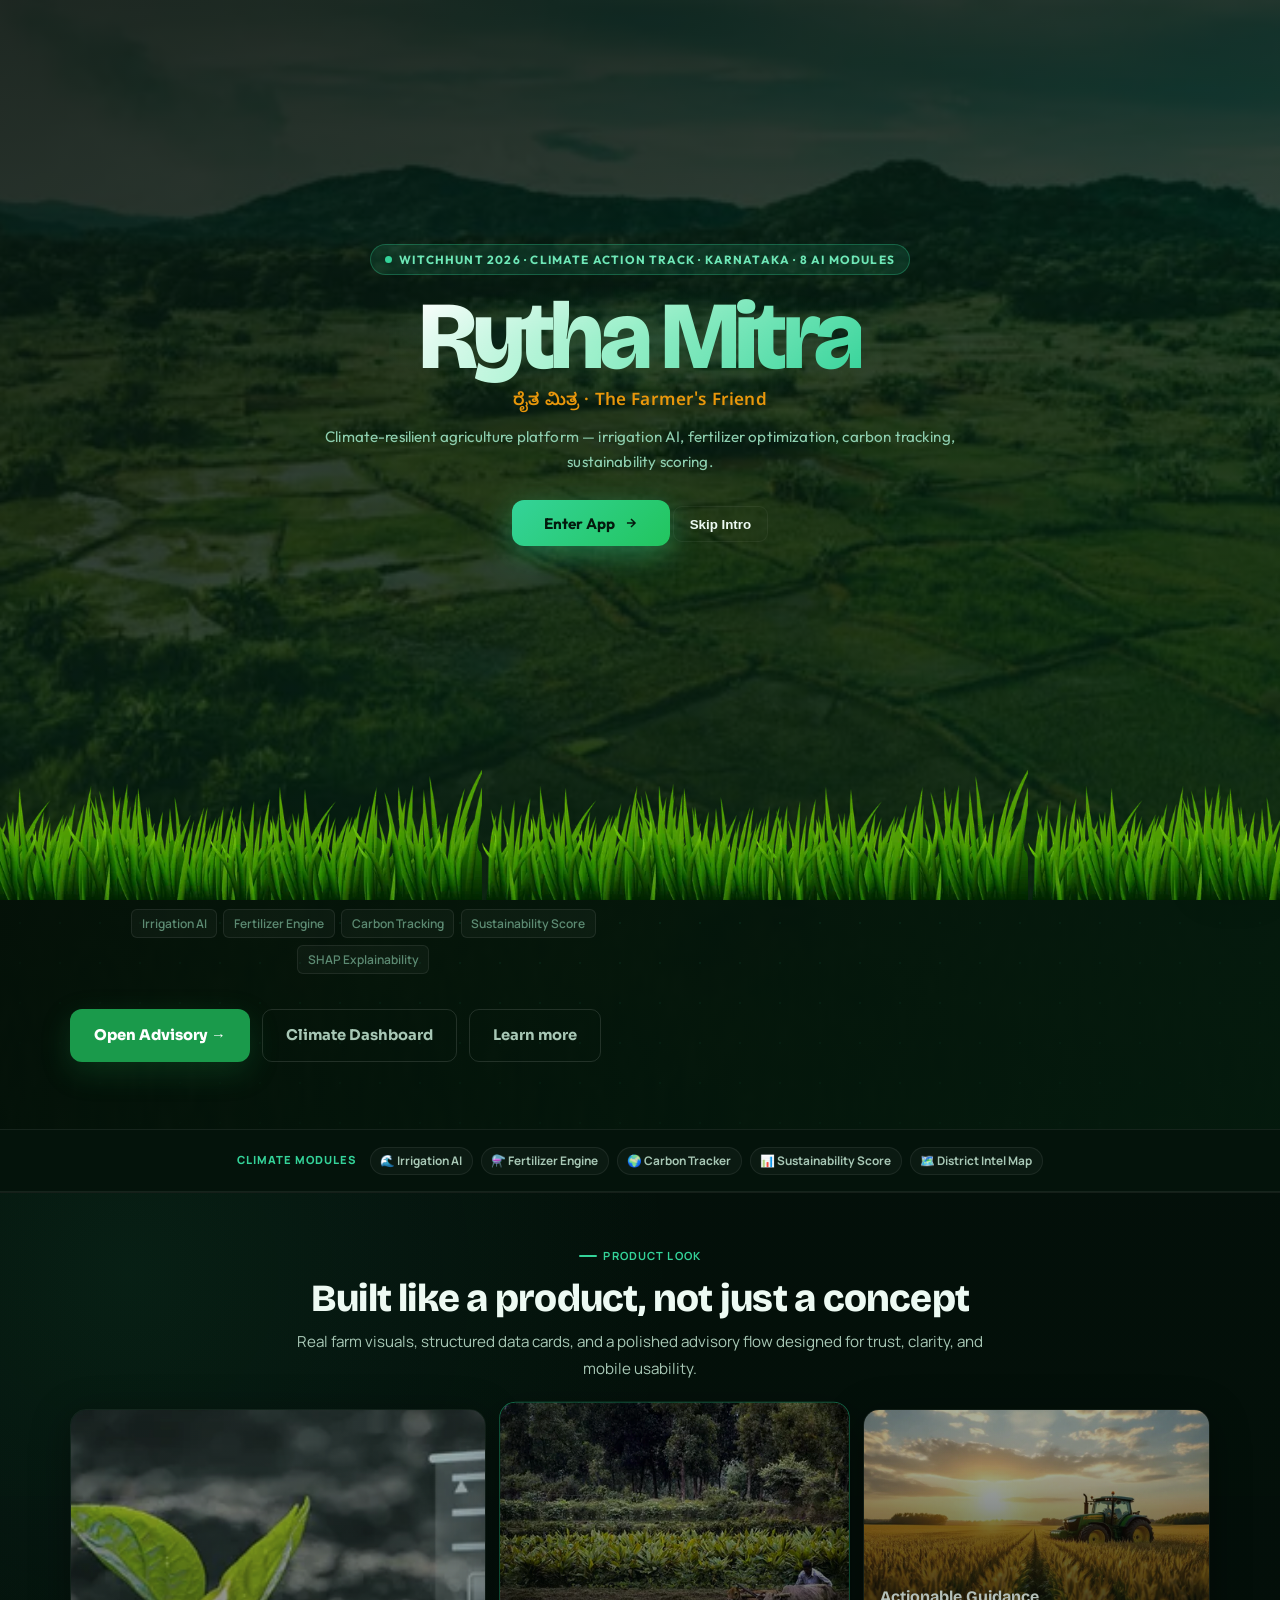
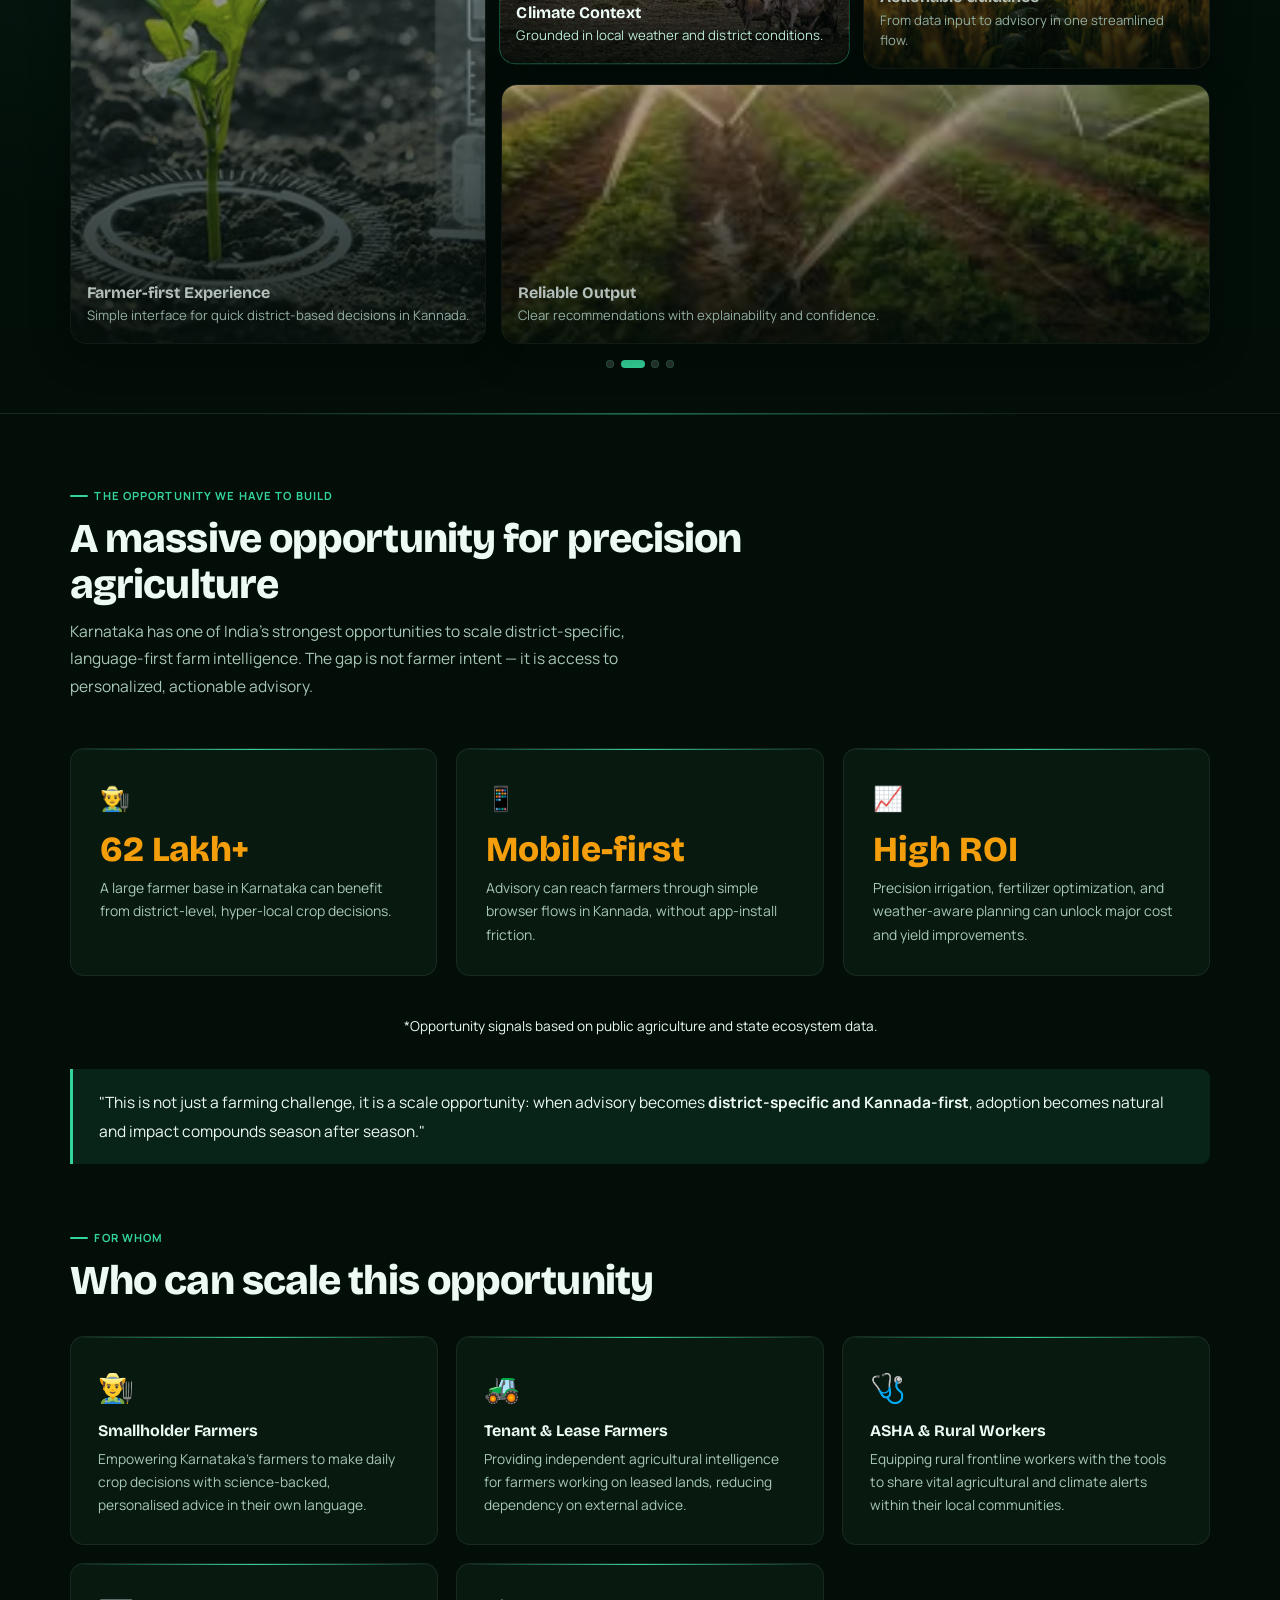
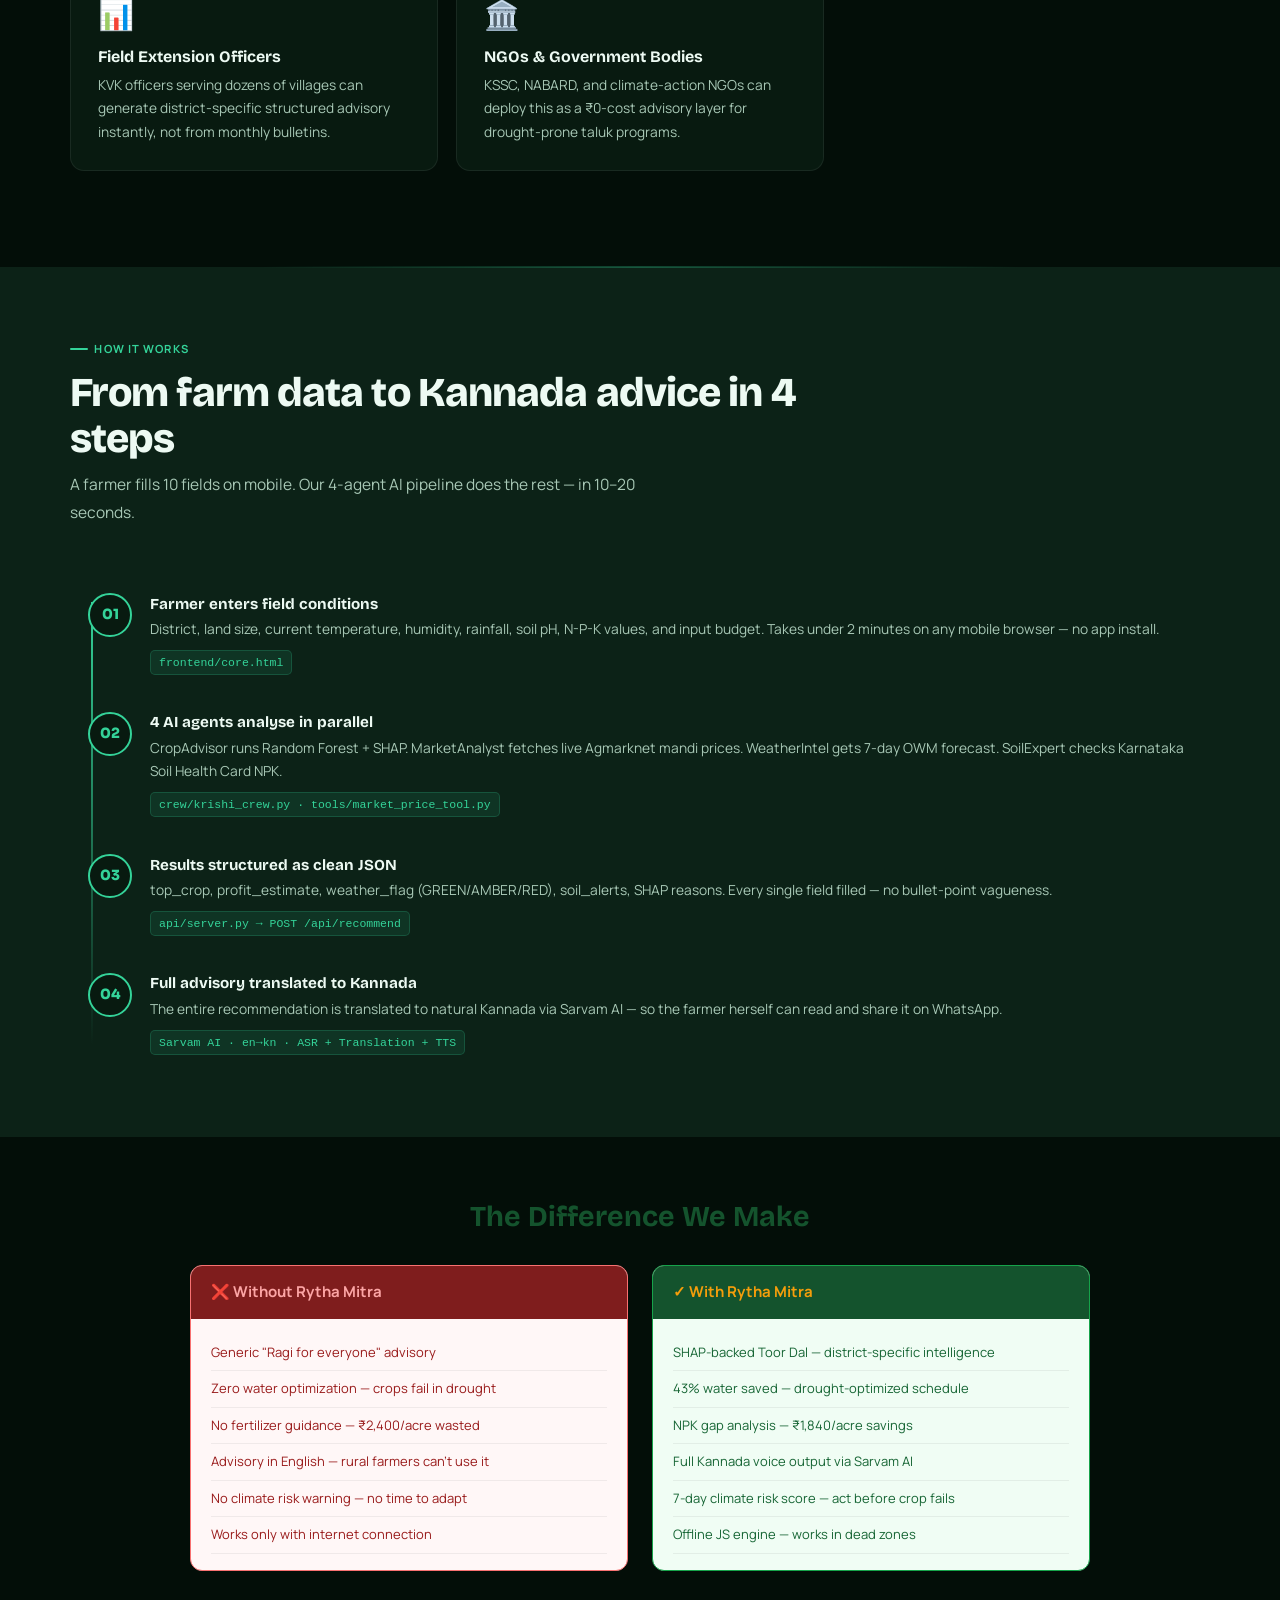
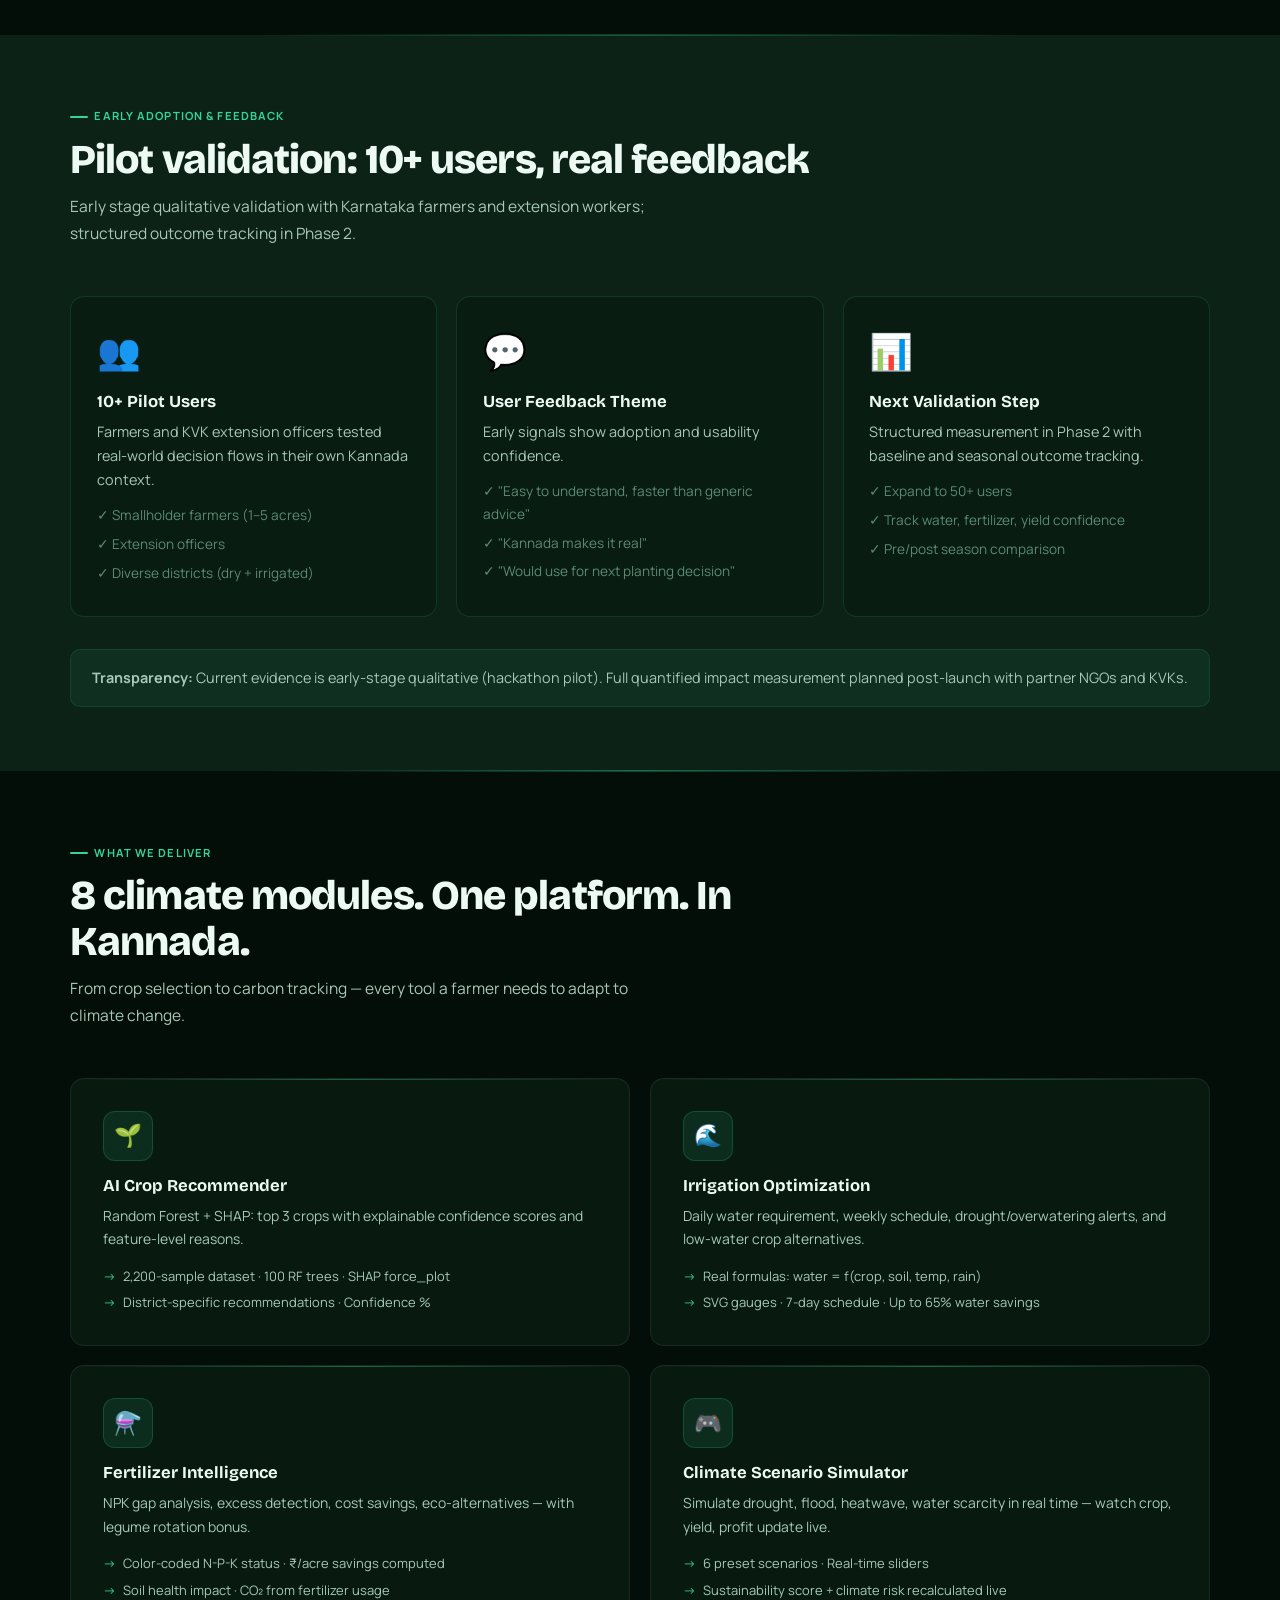
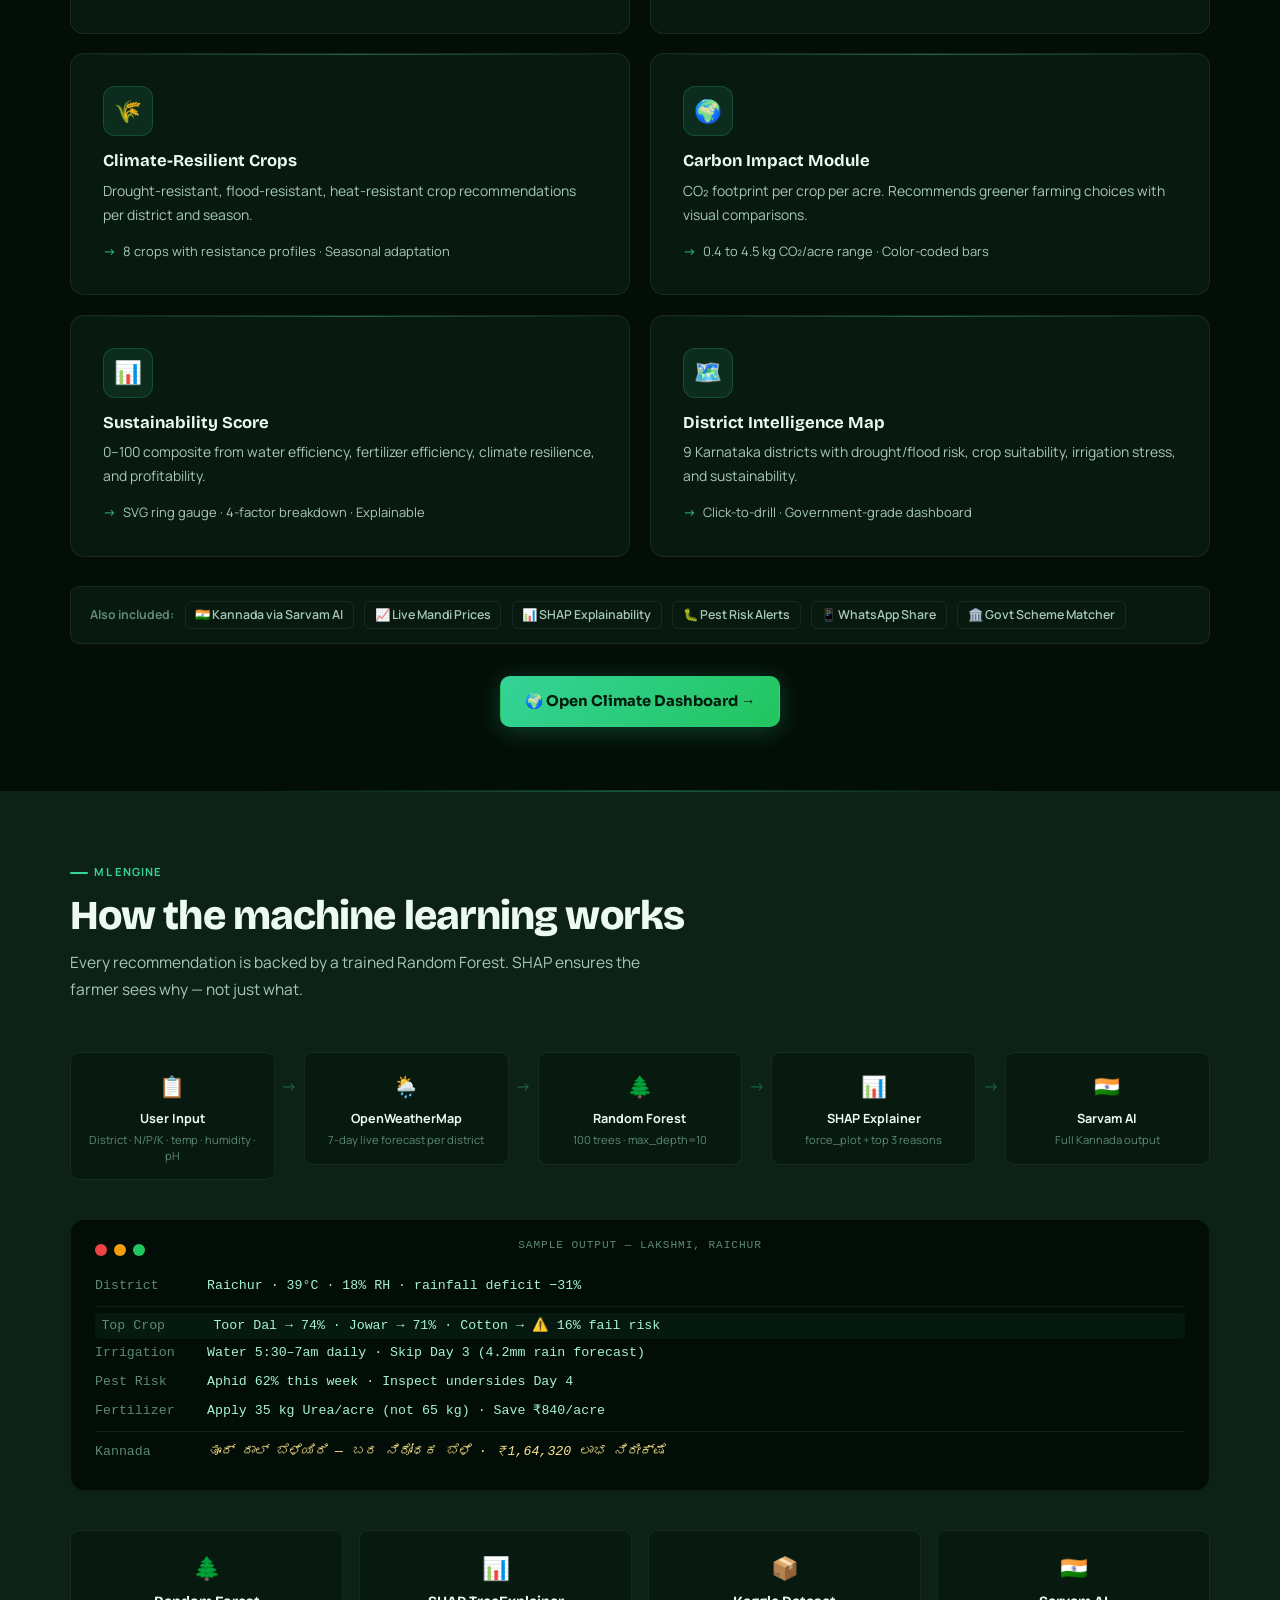
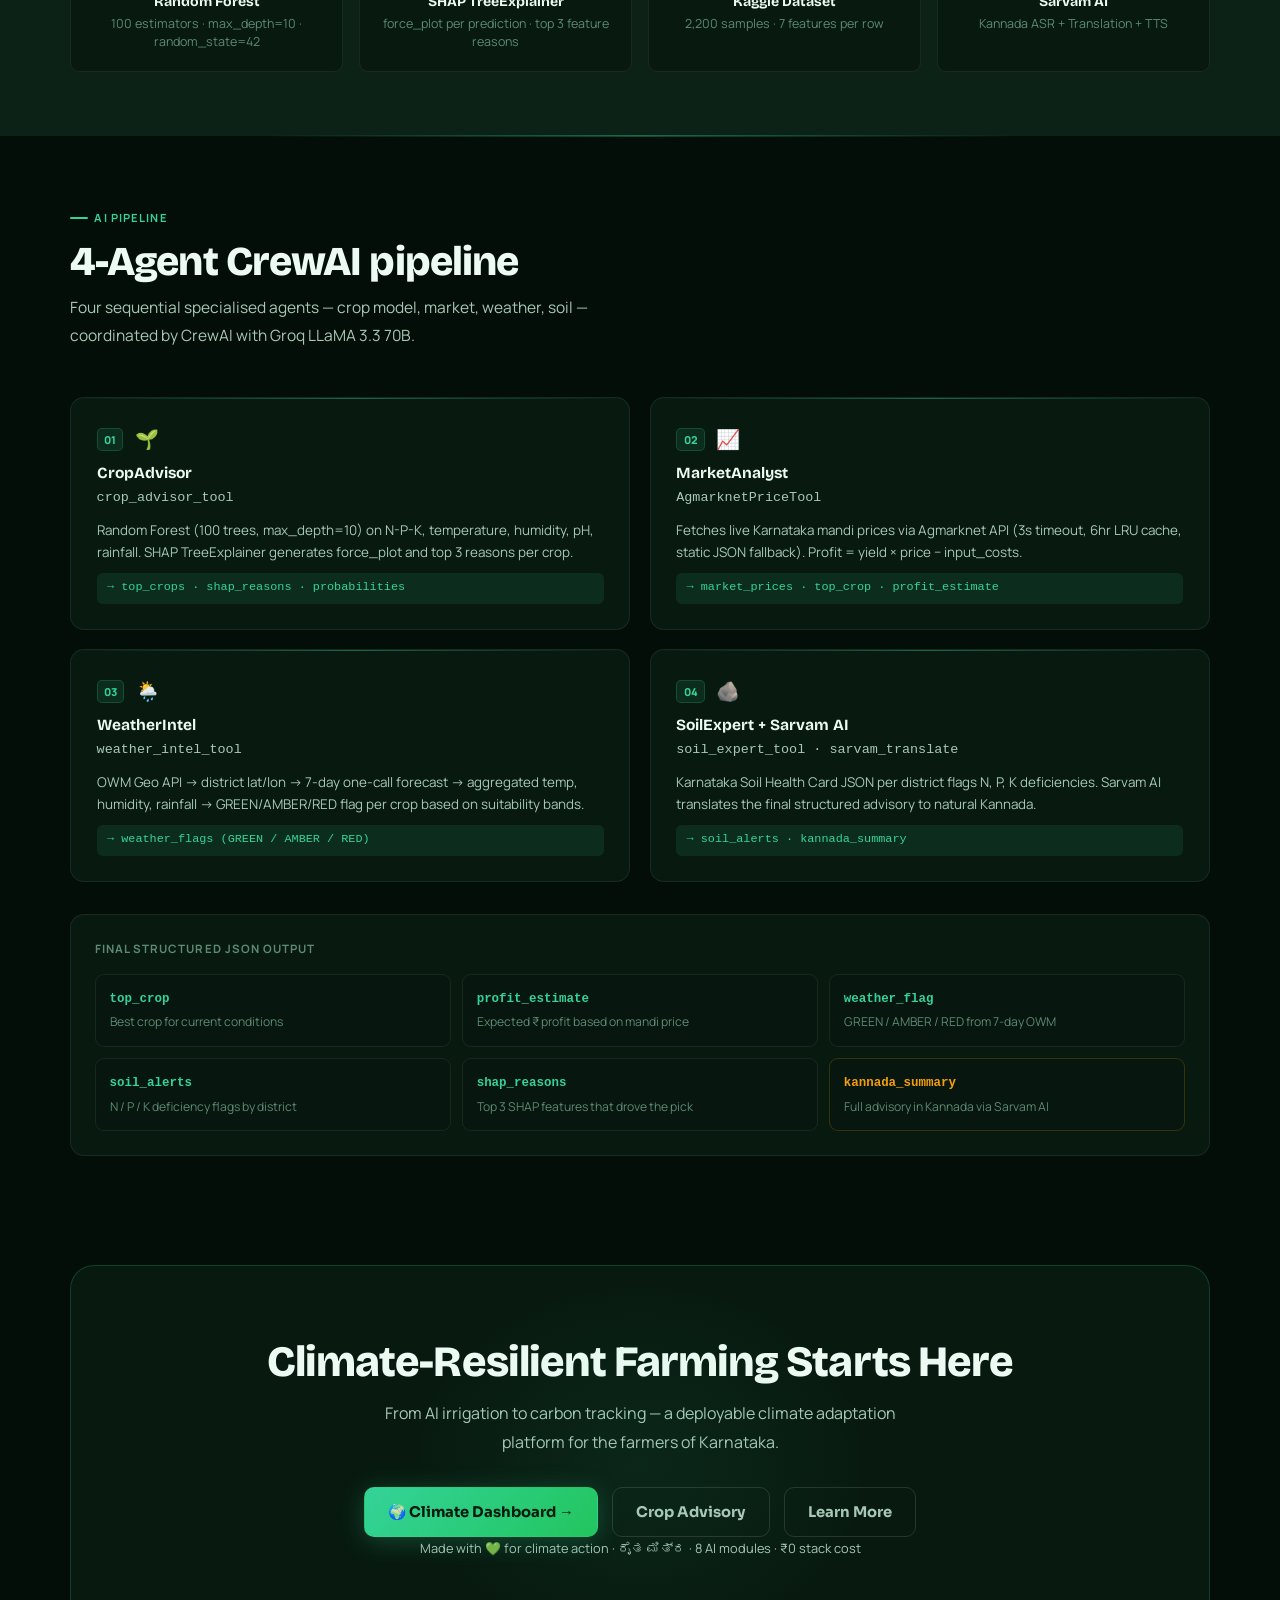
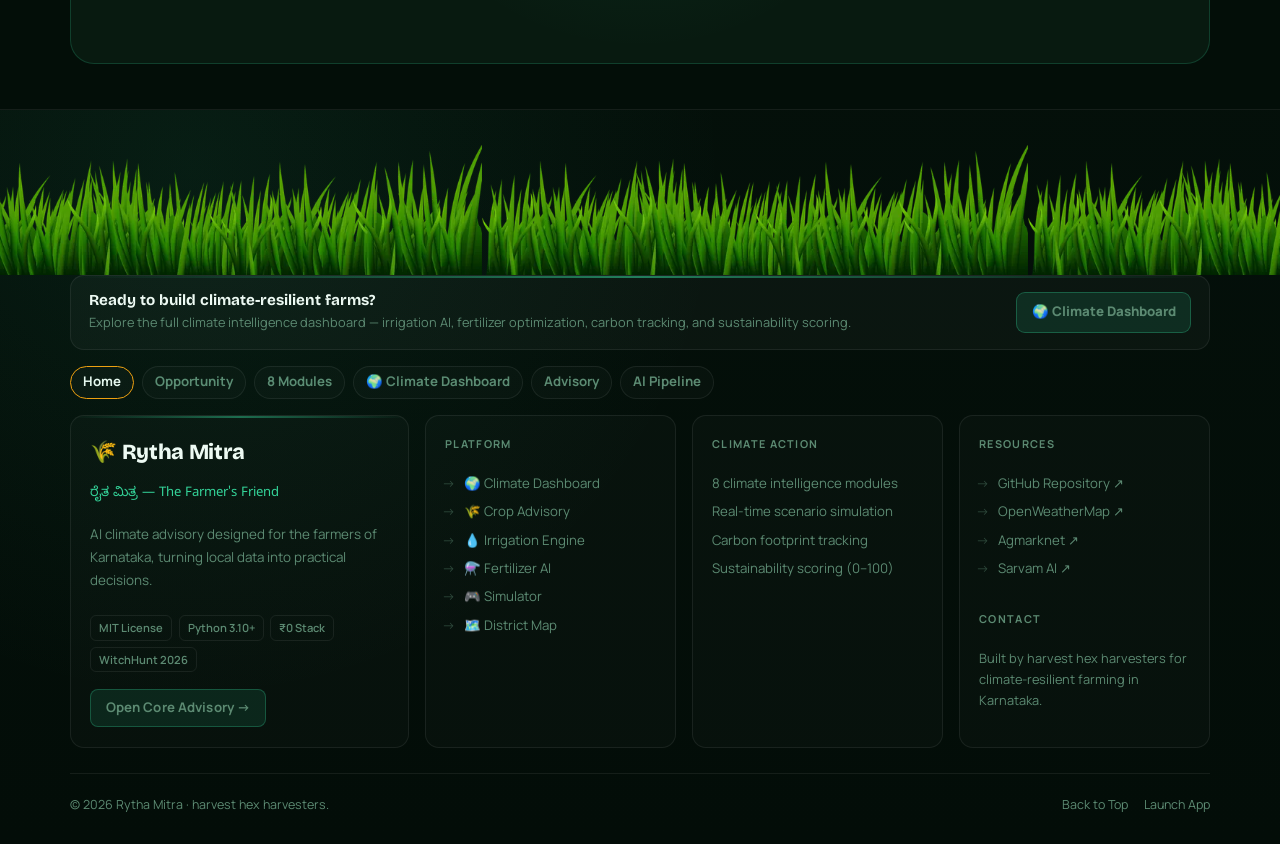
==== commit 618f63b6: "final commit" ====
--- a/frontend/index.html
+++ b/frontend/index.html
@@ -99,7 +99,7 @@
           <span class="t-mint">AI-powered and actionable</span>.
         </h1>
         <p class="hero-desc rv d2">
-          Actionable, district-focused crop advice in Kannada — faster farm decisions.
+          Actionable, district-focused crop advice in Karnataka — faster farm decisions.
         </p>
         <!-- IMPACT COUNTERS -->
         <div class="impact-counters" id="impactCounters">
@@ -346,6 +346,56 @@
         <li>7-day climate risk score — act before crop fails</li>
         <li>Offline JS engine — works in dead zones</li>
       </ul>
+    </div>
+  </div>
+</section>
+
+<!-- ════════════════════════════════════════════════
+     PILOT VALIDATION
+════════════════════════════════════════════════ -->
+<section class="section section-alt" id="validation">
+  <div class="container">
+    <div class="sec-head rv">
+      <div class="sec-label">Early Adoption & Feedback</div>
+      <h2>Pilot validation: 10+ users, real feedback</h2>
+      <p>Early stage qualitative validation with Karnataka farmers and extension workers; structured outcome tracking in Phase 2.</p>
+    </div>
+
+    <div class="pilot-grid">
+      <div class="pilot-card rv d1">
+        <div class="pilot-icon">👥</div>
+        <h3>10+ Pilot Users</h3>
+        <p>Farmers and KVK extension officers tested real-world decision flows in their own Kannada context.</p>
+        <ul class="pilot-list">
+          <li>✓ Smallholder farmers (1–5 acres)</li>
+          <li>✓ Extension officers</li>
+          <li>✓ Diverse districts (dry + irrigated)</li>
+        </ul>
+      </div>
+      <div class="pilot-card rv d2">
+        <div class="pilot-icon">💬</div>
+        <h3>User Feedback Theme</h3>
+        <p>Early signals show adoption and usability confidence.</p>
+        <ul class="pilot-list">
+          <li>✓ "Easy to understand, faster than generic advice"</li>
+          <li>✓ "Kannada makes it real"</li>
+          <li>✓ "Would use for next planting decision"</li>
+        </ul>
+      </div>
+      <div class="pilot-card rv d3">
+        <div class="pilot-icon">📊</div>
+        <h3>Next Validation Step</h3>
+        <p>Structured measurement in Phase 2 with baseline and seasonal outcome tracking.</p>
+        <ul class="pilot-list">
+          <li>✓ Expand to 50+ users</li>
+          <li>✓ Track water, fertilizer, yield confidence</li>
+          <li>✓ Pre/post season comparison</li>
+        </ul>
+      </div>
+    </div>
+
+    <div class="pilot-trust rv">
+      <strong>Transparency:</strong> Current evidence is early-stage qualitative (hackathon pilot). Full quantified impact measurement planned post-launch with partner NGOs and KVKs.
     </div>
   </div>
 </section>
--- a/frontend/styles.css
+++ b/frontend/styles.css
@@ -687,6 +687,22 @@
 /* Focus outlines for keyboard users */
 a:focus, button:focus, .btn:focus { outline: 3px solid rgba(52,211,153,0.18); outline-offset: 3px; }
 
+/* ── PILOT VALIDATION SECTION ─────────────────── */
+.pilot-grid {
+  display: grid; grid-template-columns: repeat(auto-fit, minmax(280px, 1fr)); gap: 1.2rem; margin: 2rem 0;
+}
+.pilot-card {
+  background: rgba(8, 26, 16, 0.6); border: 1px solid rgba(52,211,153,.15); border-radius: 14px; padding: 1.6rem;
+  transition: transform .25s, border-color .25s, box-shadow .25s;
+}
+[data-theme="light"] .pilot-card { background: rgba(255,255,255,.5); border-color: rgba(16,150,80,.15); }
+.pilot-card:hover { transform: translateY(-4px); border-color: rgba(52,211,153,.3); box-shadow: 0 12px 32px rgba(0,0,0,.15); }
+.pilot-icon { font-size: 2.2rem; margin-bottom: .8rem; }
+.pilot-card h3 { font-size: 1.05rem; font-weight: 700; margin-bottom: .5rem; color: var(--text); }
+.pilot-card p { color: var(--sub); font-size: .9rem; margin-bottom: .8rem; }
+.pilot-list { list-style: none; font-size: .85rem; color: var(--muted); }
+.pilot-list li { margin-bottom: .4rem; }
+.pilot-trust { text-align: center; margin-top: 1.8rem; padding: 1rem; border-radius: 10px; background: rgba(52,211,153,.08); border: 1px solid rgba(52,211,153,.12); font-size: .9rem; color: var(--sub); }
 
 /* ── HERO-GIRL visual extras are defined in .hero-girl-col above ─── */
 
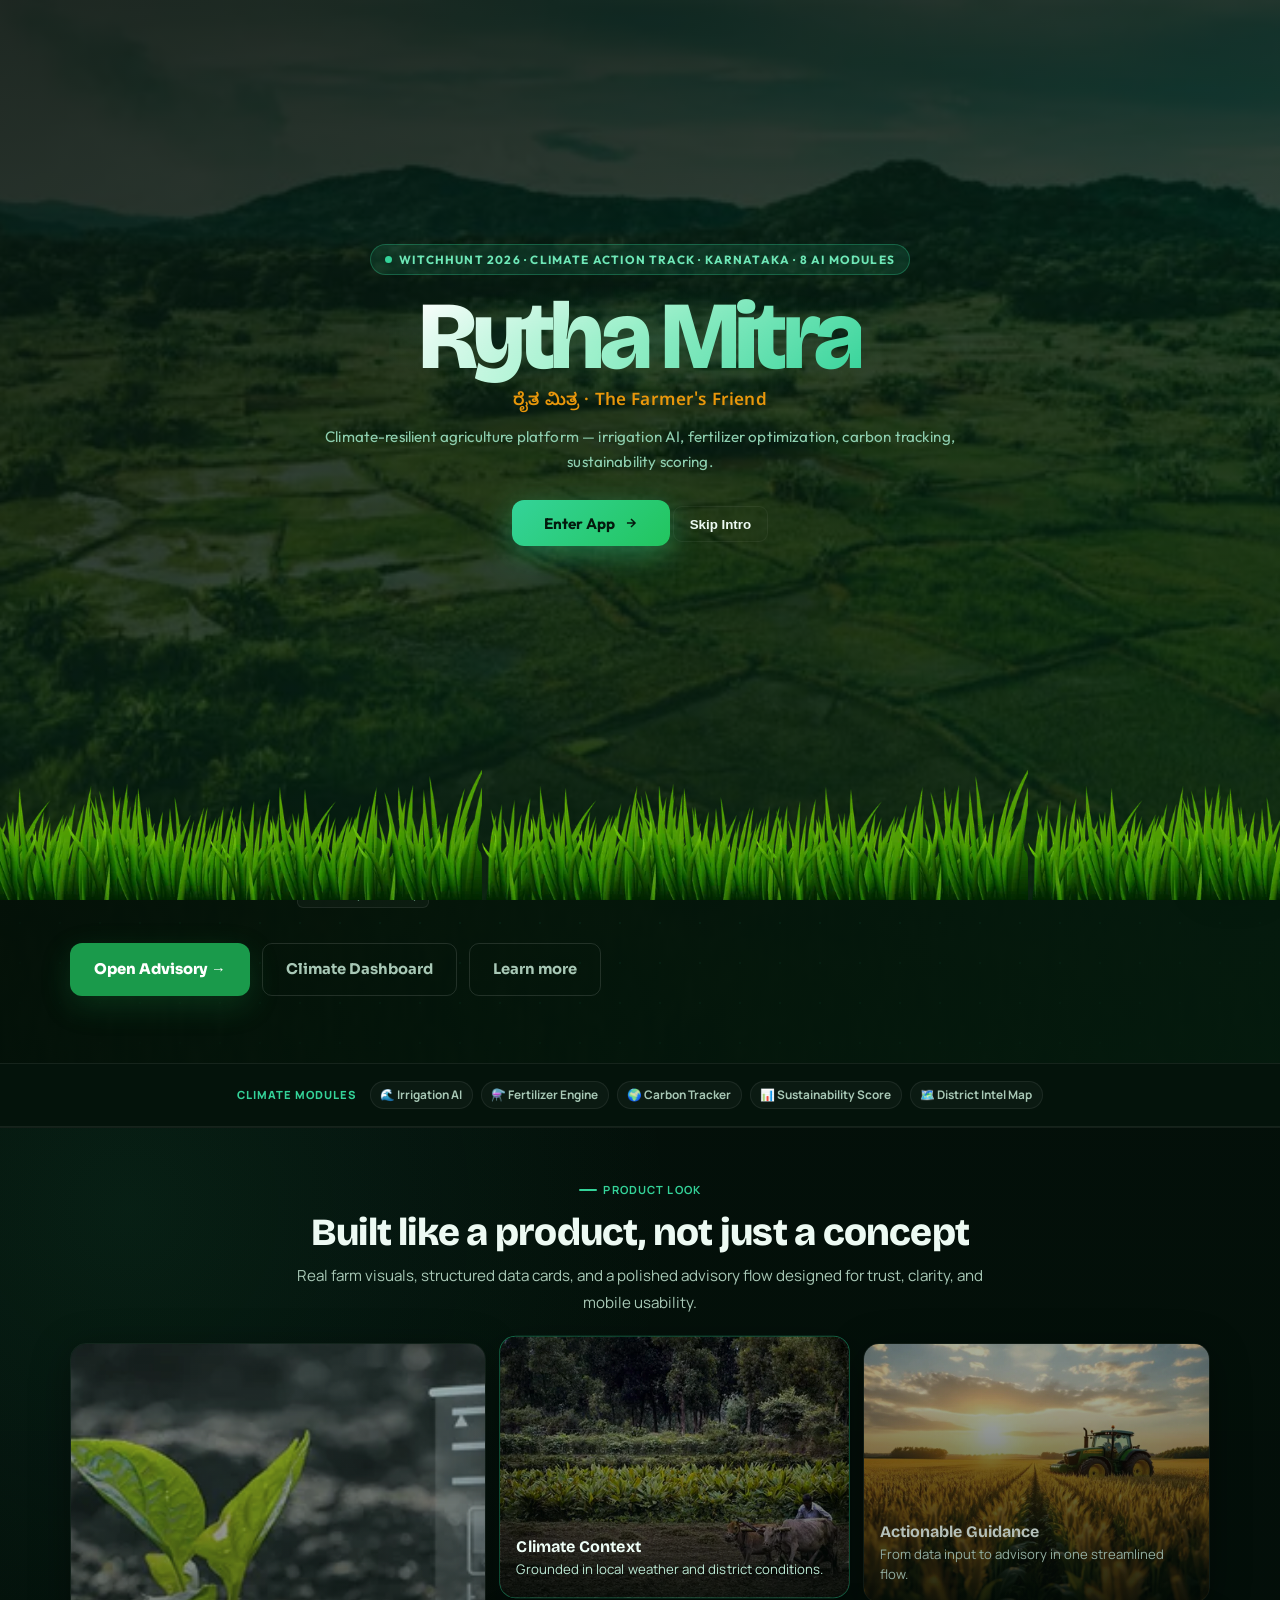
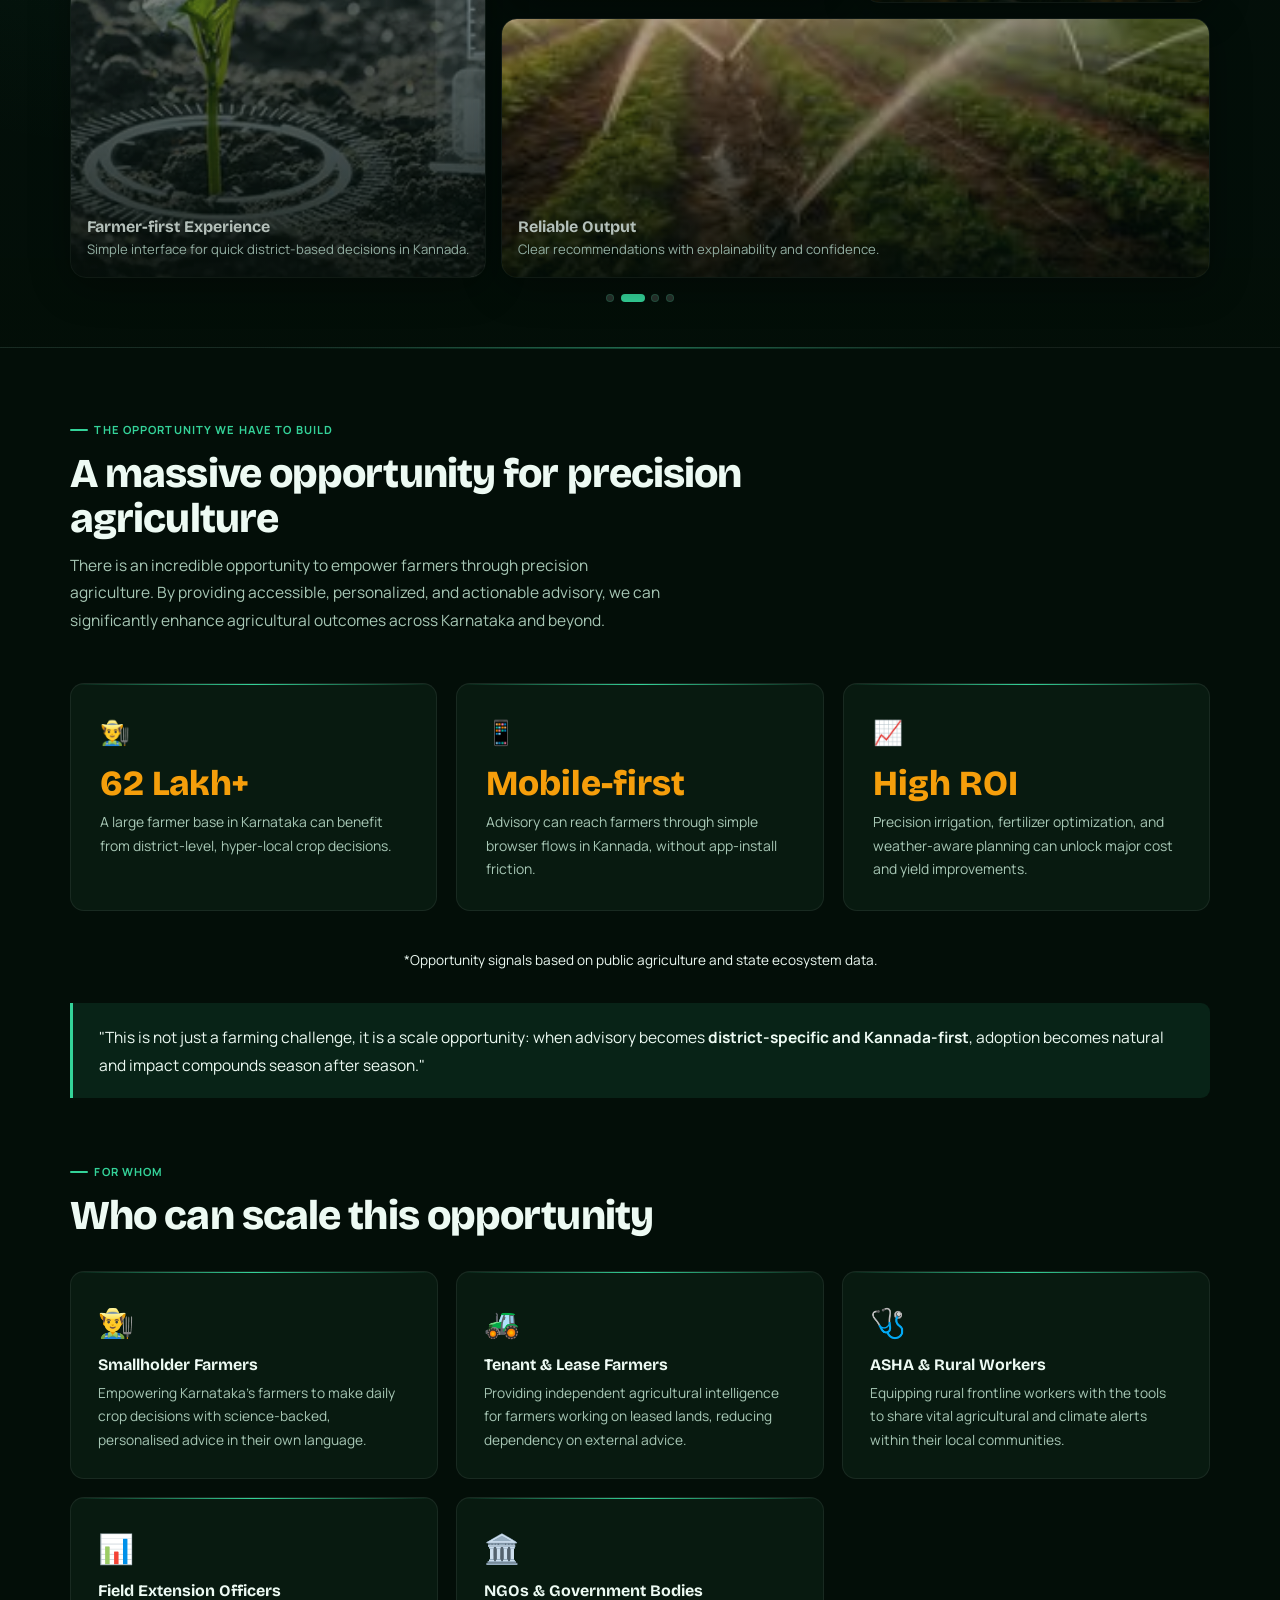
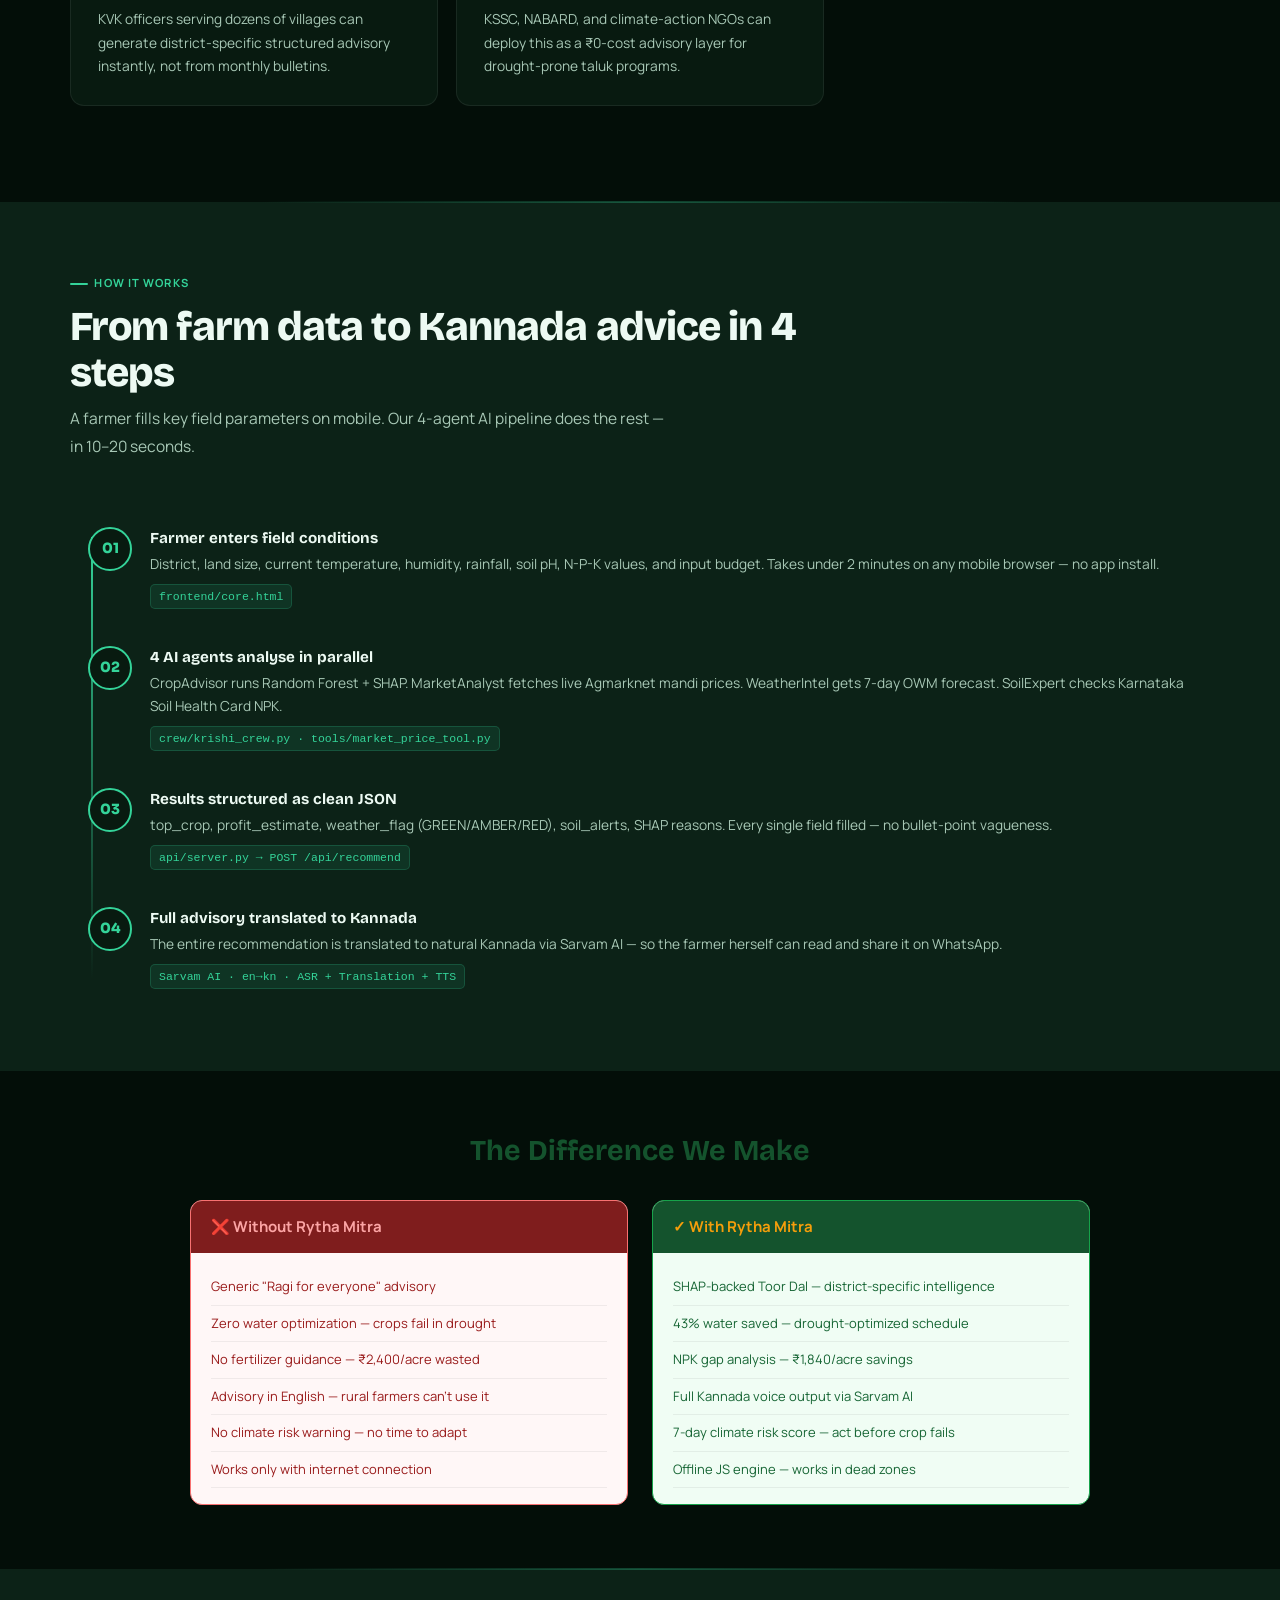
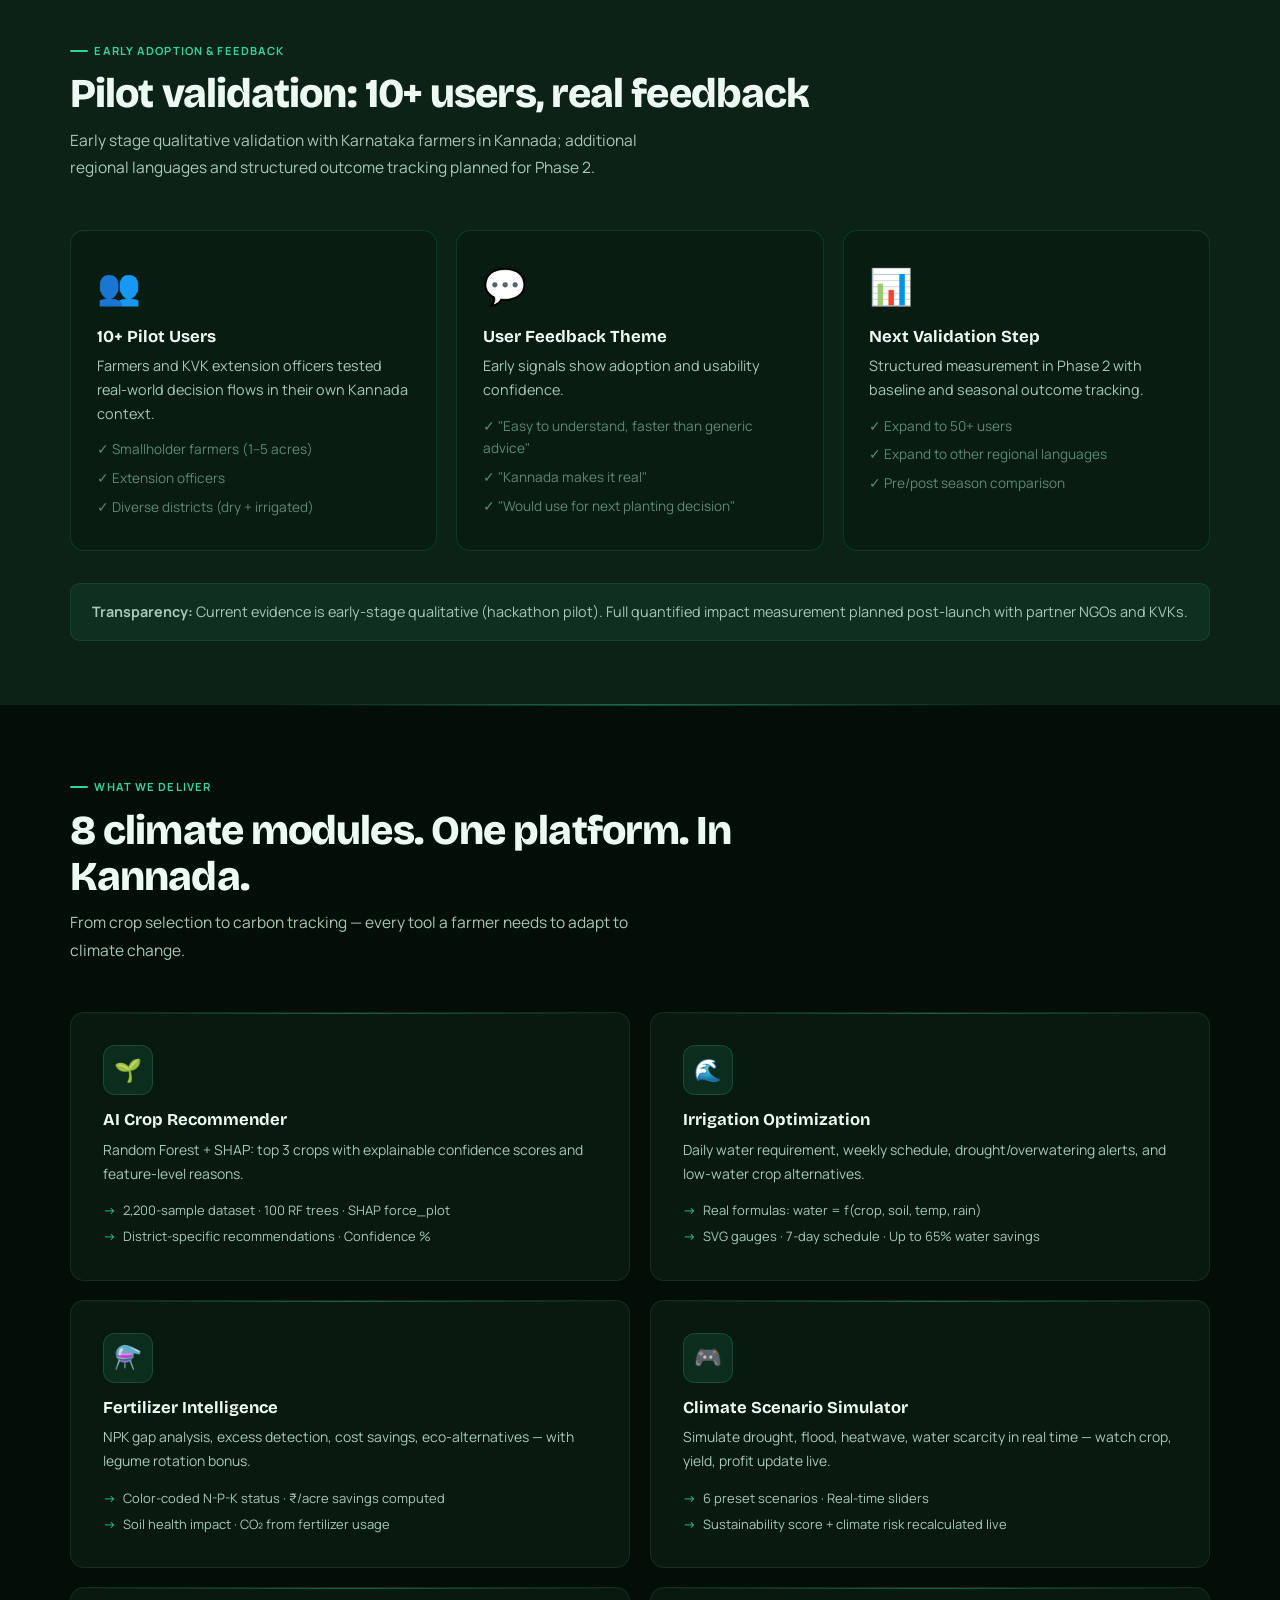
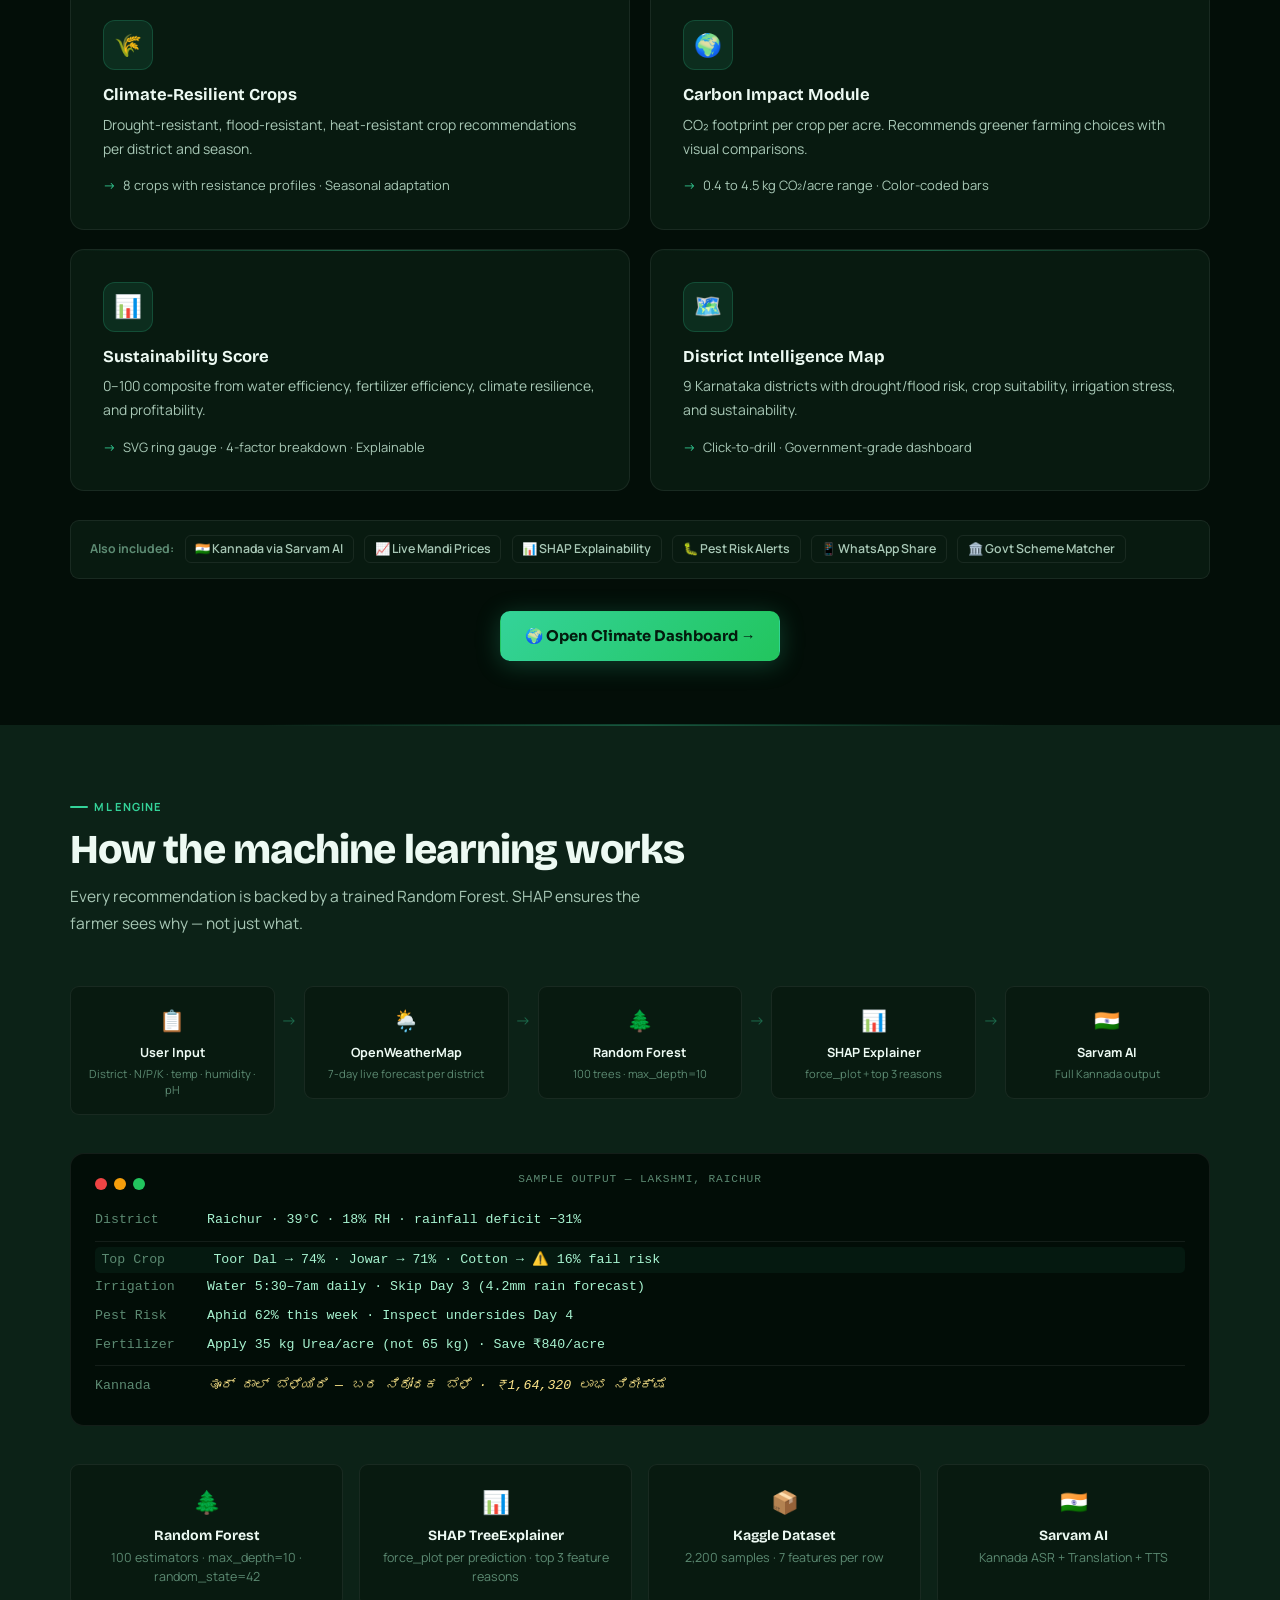
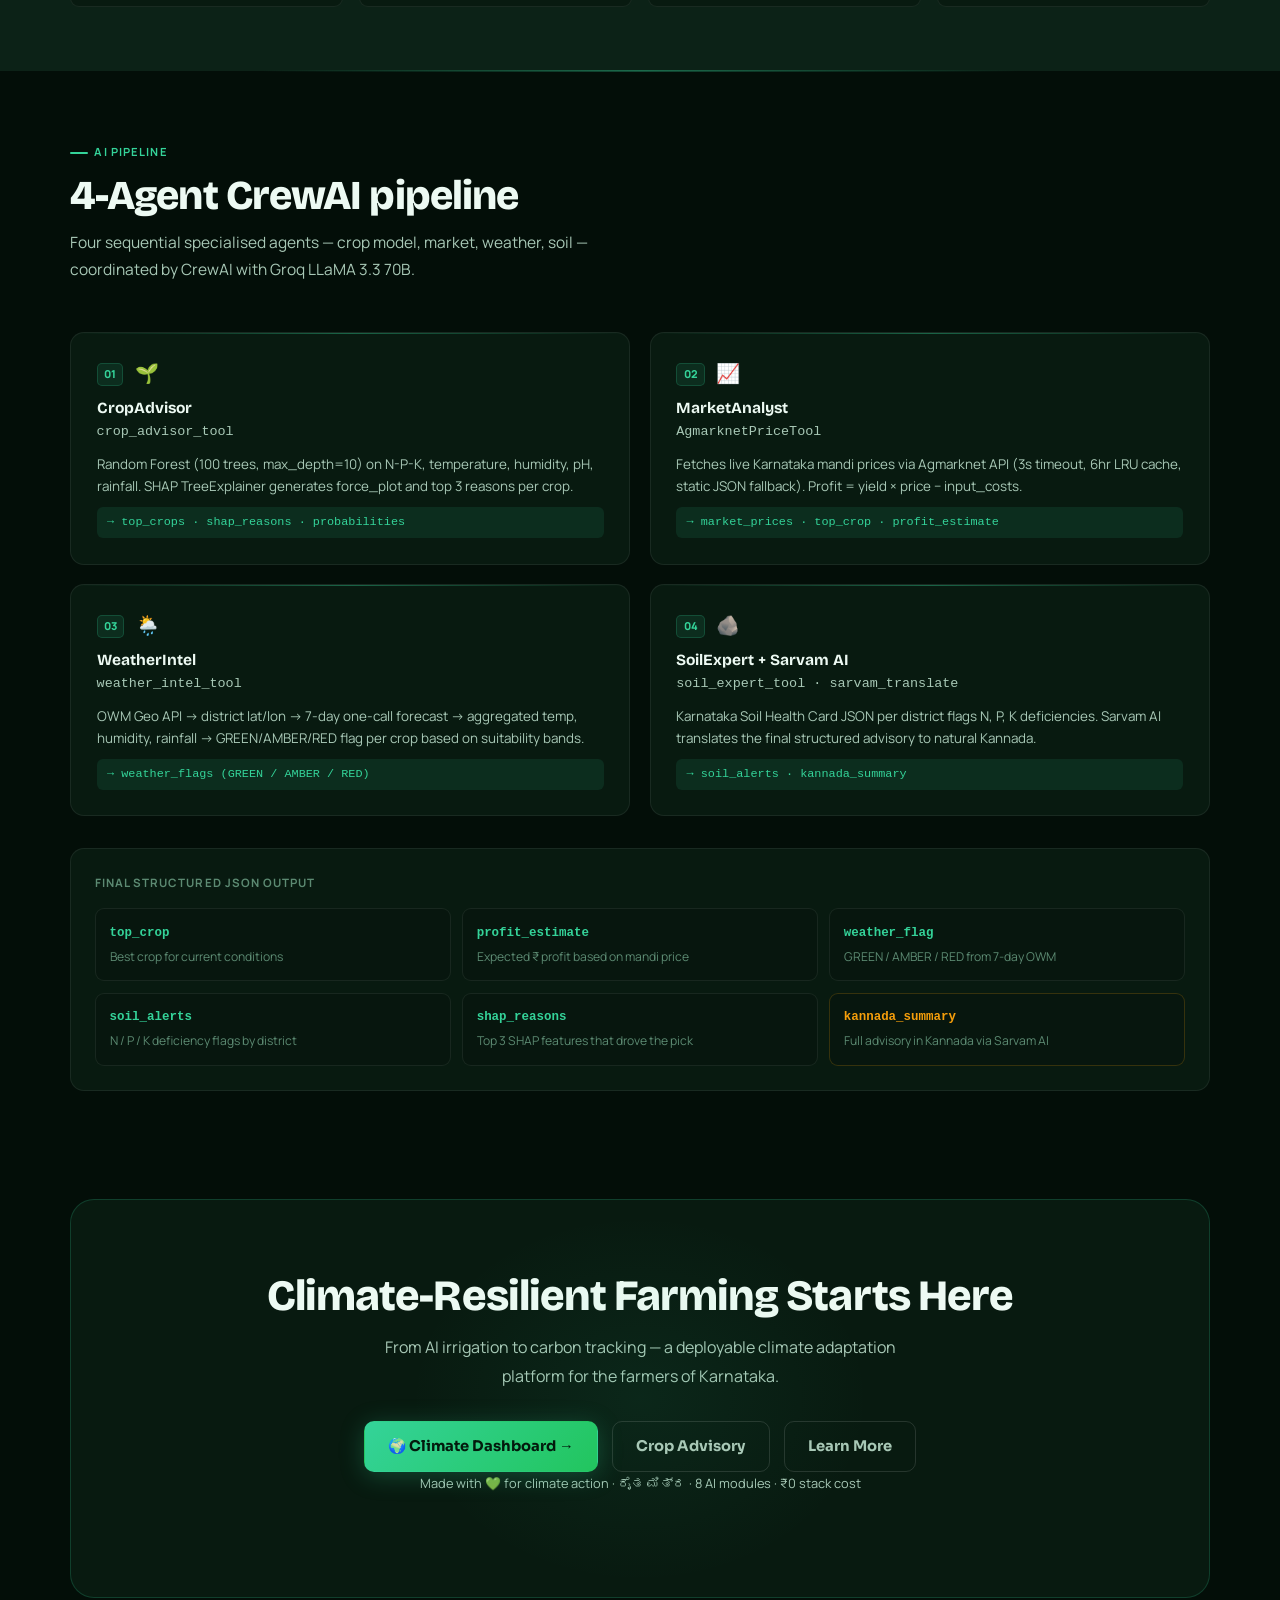
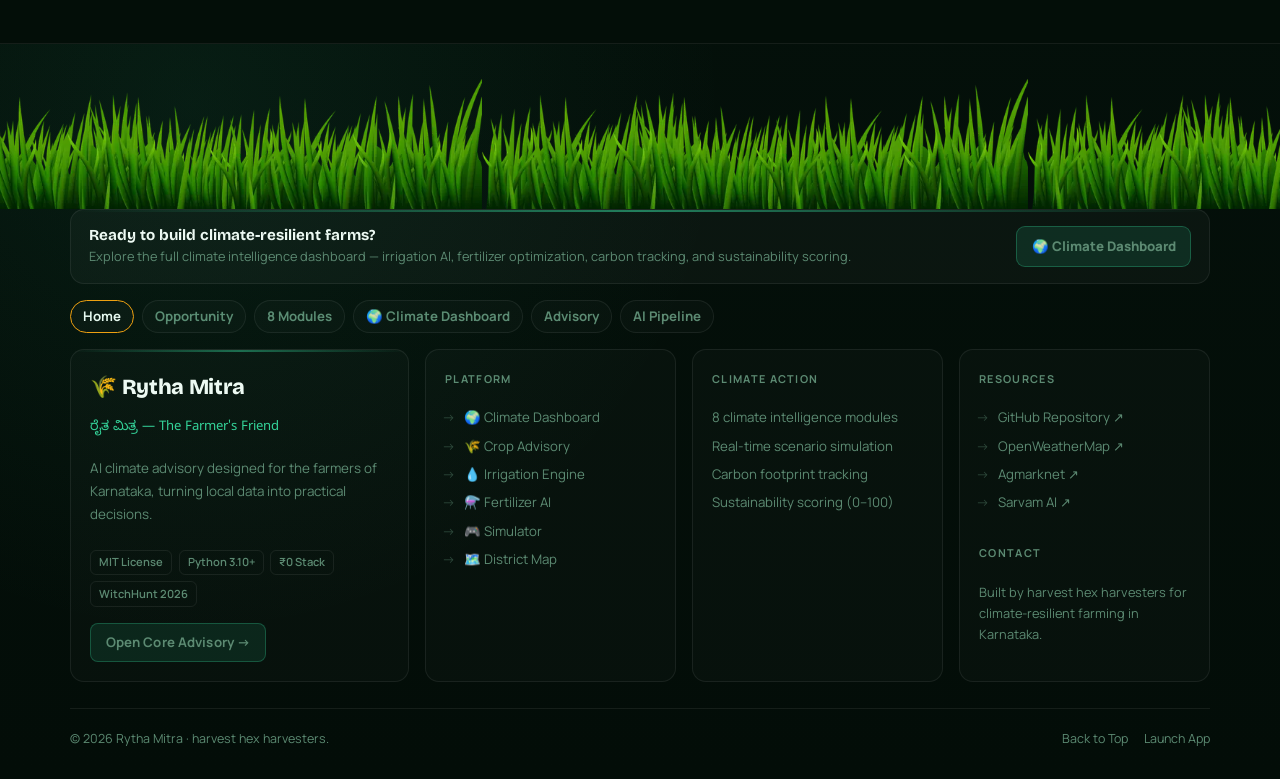
==== commit a95aafd7: "feat: Address mentor feedback - enhance opportunity messaging, remove duplicate stats, add citations" ====
--- a/frontend/index.html
+++ b/frontend/index.html
@@ -101,7 +101,6 @@
         <p class="hero-desc rv d2">
           Actionable, district-focused crop advice in Karnataka — faster farm decisions.
         </p>
-        <!-- IMPACT COUNTERS -->
         <div class="impact-counters" id="impactCounters">
           <div class="ic-stat">
             <div class="ic-num" data-target="6200000" data-prefix="" data-suffix="+">0</div>
@@ -123,10 +122,8 @@
             <div class="ic-label">Karnataka districts</div>
           </div>
         </div>
-        <div class="hero-mini-stats rv d3">
-          <div class="hms"><span class="hms-n">74%</span><span class="hms-l">Crop confidence</span></div>
-          <div class="hms"><span class="hms-n">8</span><span class="hms-l">Climate modules</span></div>
-          <div class="hms"><span class="hms-n">₹0</span><span class="hms-l">Platform cost</span></div>
+        <div style="font-size: 0.75rem; color: var(--muted); margin-top: 0.5rem; text-align: left; opacity: 0.8;">
+          *Source for farmer stats: Karnataka State Government Records / Public Internet Data.
         </div>
         <div class="h-tags rv d3">
           <span class="h-tag">Irrigation AI</span>
@@ -241,7 +238,7 @@
     <div class="sec-head rv">
       <div class="sec-label">The Opportunity We Have to Build</div>
       <h2>A massive opportunity for precision agriculture</h2>
-      <p>Karnataka has one of India’s strongest opportunities to scale district-specific, language-first farm intelligence. The gap is not farmer intent — it is access to personalized, actionable advisory.</p>
+      <p>There is an incredible opportunity to empower farmers through precision agriculture. By providing accessible, personalized, and actionable advisory, we can significantly enhance agricultural outcomes across Karnataka and beyond.</p>
     </div>
 
     <div class="stats-3">
@@ -280,7 +277,7 @@
     <div class="sec-head rv">
       <div class="sec-label">How It Works</div>
       <h2>From farm data to Kannada advice in 4 steps</h2>
-      <p>A farmer fills 10 fields on mobile. Our 4-agent AI pipeline does the rest — in 10–20 seconds.</p>
+      <p>A farmer fills key field parameters on mobile. Our 4-agent AI pipeline does the rest — in 10–20 seconds.</p>
     </div>
     <div class="how-wrap">
       <div class="hw rv d1">
@@ -358,7 +355,7 @@
     <div class="sec-head rv">
       <div class="sec-label">Early Adoption & Feedback</div>
       <h2>Pilot validation: 10+ users, real feedback</h2>
-      <p>Early stage qualitative validation with Karnataka farmers and extension workers; structured outcome tracking in Phase 2.</p>
+      <p>Early stage qualitative validation with Karnataka farmers in Kannada; additional regional languages and structured outcome tracking planned for Phase 2.</p>
     </div>
 
     <div class="pilot-grid">
@@ -388,7 +385,7 @@
         <p>Structured measurement in Phase 2 with baseline and seasonal outcome tracking.</p>
         <ul class="pilot-list">
           <li>✓ Expand to 50+ users</li>
-          <li>✓ Track water, fertilizer, yield confidence</li>
+          <li>✓ Expand to other regional languages</li>
           <li>✓ Pre/post season comparison</li>
         </ul>
       </div>
